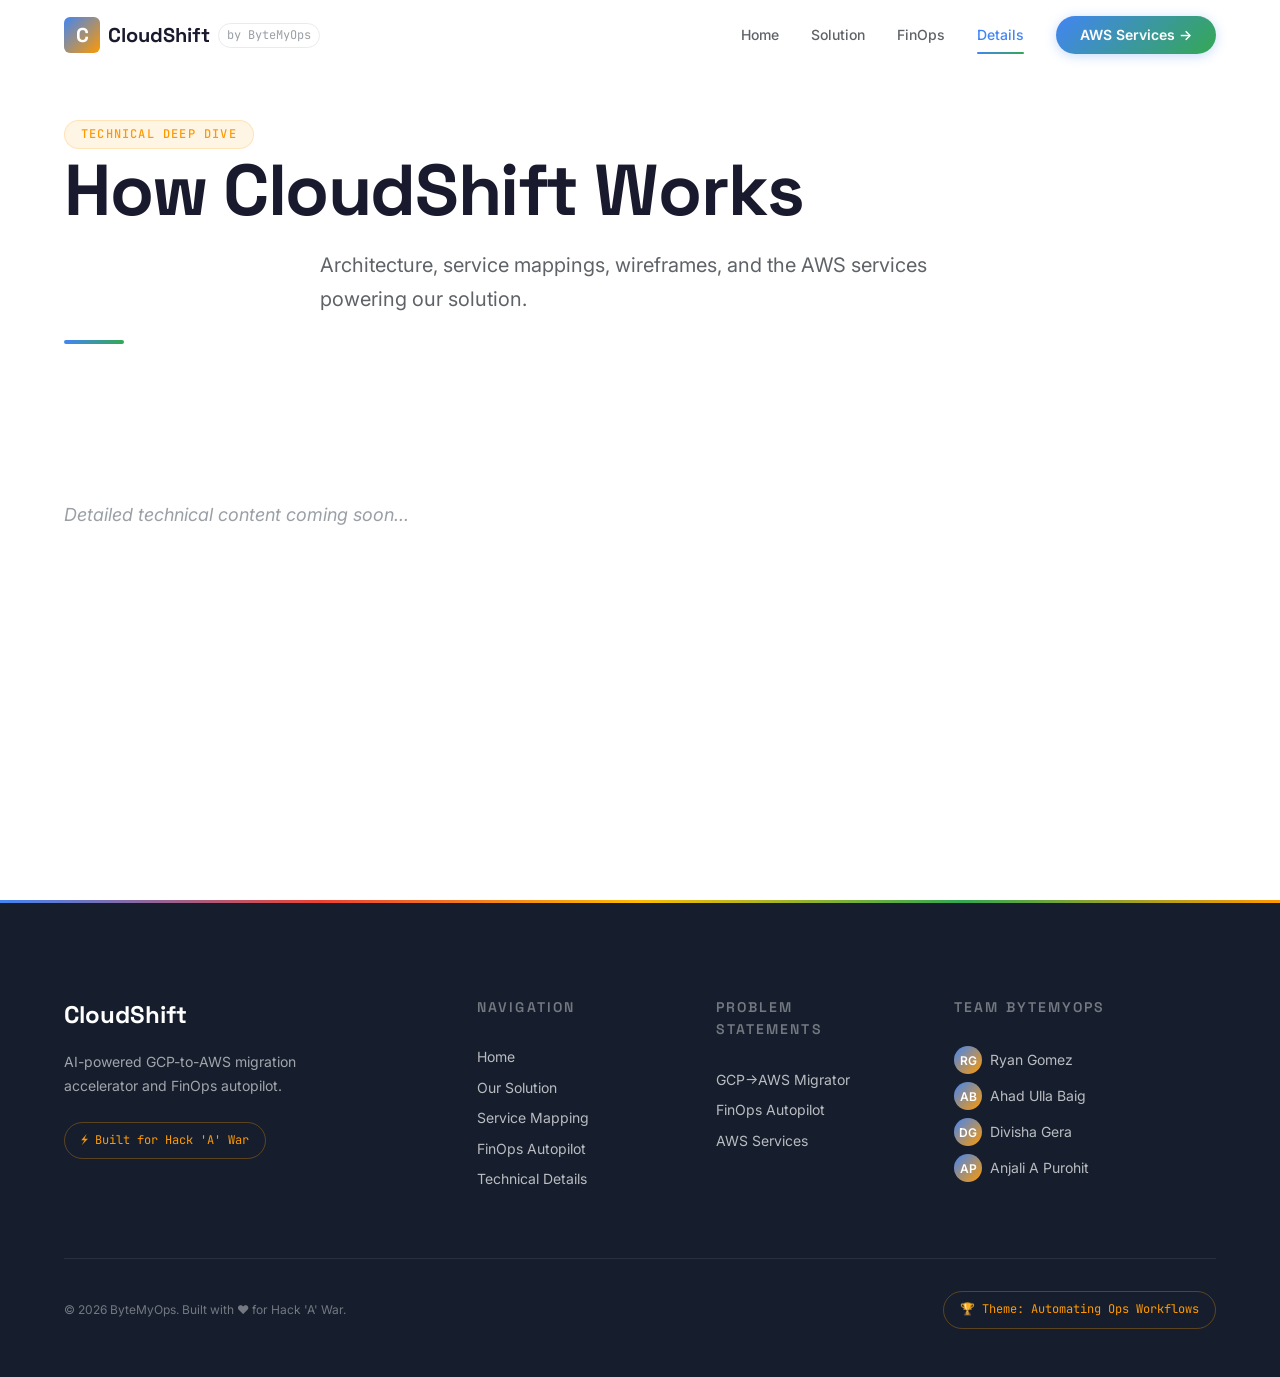
==== details.html @ 3712d78b "Batch 1: Foundation — scaffolding, CSS design system, nav & footer - Project structure: css/, js/, a" ====
<!DOCTYPE html>
<html lang="en">
<head>
  <meta charset="UTF-8">
  <meta name="viewport" content="width=device-width, initial-scale=1.0">
  <title>Technical Details — CloudShift | ByteMyOps</title>
  <meta name="description" content="Technical deep dive into CloudShift's architecture, service mapping, and AWS implementation. By ByteMyOps for Hack 'A' War.">

  <!-- Fonts -->
  <link rel="preconnect" href="https://fonts.googleapis.com">
  <link rel="preconnect" href="https://fonts.gstatic.com" crossorigin>
  <link href="https://fonts.googleapis.com/css2?family=Inter:wght@300;400;500;600;700&family=Space+Grotesk:wght@400;500;600;700&family=JetBrains+Mono:wght@400;500&display=swap" rel="stylesheet">

  <link rel="stylesheet" href="css/style.css">
</head>
<body>

  <!-- ===================== Navigation ===================== -->
  <nav class="nav nav--scrolled" id="main-nav">
    <div class="nav__inner">
      <a href="index.html" class="nav__logo" id="nav-logo">
        <div class="nav__logo-icon" aria-hidden="true">C</div>
        <span class="nav__logo-text">CloudShift</span>
        <span class="nav__logo-badge">by ByteMyOps</span>
      </a>
      <div class="nav__links" id="nav-links">
        <a href="index.html" class="nav__link">Home</a>
        <a href="index.html#transition" class="nav__link">Solution</a>
        <a href="index.html#finops" class="nav__link">FinOps</a>
        <a href="details.html" class="nav__link nav__link--active">Details</a>
        <a href="index.html#aws-services" class="nav__cta">AWS Services →</a>
      </div>
    </div>
  </nav>

  <!-- ===================== Detail Page Content ===================== -->
  <main style="padding-top: 120px; min-height: 100vh;">
    <div class="container">
      <div class="section__header text-left">
        <span class="badge badge--aws">Technical Deep Dive</span>
        <h1 class="section__title">How CloudShift Works</h1>
        <p class="section__subtitle text-left">
          Architecture, service mappings, wireframes, and the AWS services powering our solution.
        </p>
        <div class="divider"></div>
      </div>

      <!-- Placeholder — will be expanded in Batch 6 -->
      <p style="color: var(--text-muted); font-style: italic; padding: 60px 0;">
        Detailed technical content coming soon...
      </p>
    </div>
  </main>

  <!-- ===================== Footer ===================== -->
  <footer class="footer" id="footer">
    <div class="container">
      <div class="footer__inner">
        <div class="footer__brand">
          <div class="footer__brand-name">CloudShift</div>
          <p class="footer__brand-desc">
            AI-powered GCP-to-AWS migration accelerator and FinOps autopilot.
          </p>
          <div class="mt-lg">
            <span class="footer__hackathon">⚡ Built for Hack 'A' War</span>
          </div>
        </div>

        <div class="footer__col">
          <div class="footer__heading">Navigation</div>
          <a href="index.html" class="footer__link">Home</a>
          <a href="index.html#transition" class="footer__link">Our Solution</a>
          <a href="index.html#service-mapping" class="footer__link">Service Mapping</a>
          <a href="index.html#finops" class="footer__link">FinOps Autopilot</a>
          <a href="details.html" class="footer__link">Technical Details</a>
        </div>

        <div class="footer__col">
          <div class="footer__heading">Problem Statements</div>
          <a href="index.html#hero" class="footer__link">GCP→AWS Migrator</a>
          <a href="index.html#finops" class="footer__link">FinOps Autopilot</a>
          <a href="index.html#aws-services" class="footer__link">AWS Services</a>
        </div>

        <div class="footer__col">
          <div class="footer__heading">Team ByteMyOps</div>
          <div class="footer__team-member">
            <div class="footer__member-avatar">RG</div>
            <span class="footer__member-name">Ryan Gomez</span>
          </div>
          <div class="footer__team-member">
            <div class="footer__member-avatar">AB</div>
            <span class="footer__member-name">Ahad Ulla Baig</span>
          </div>
          <div class="footer__team-member">
            <div class="footer__member-avatar">DG</div>
            <span class="footer__member-name">Divisha Gera</span>
          </div>
          <div class="footer__team-member">
            <div class="footer__member-avatar">AP</div>
            <span class="footer__member-name">Anjali A Purohit</span>
          </div>
        </div>
      </div>

      <div class="footer__bottom">
        <p class="footer__copyright">© 2026 ByteMyOps. Built with ❤️ for Hack 'A' War.</p>
        <span class="footer__hackathon">🏆 Theme: Automating Ops Workflows</span>
      </div>
    </div>
  </footer>

  <script src="js/main.js"></script>
</body>
</html>
---- css/style.css ----
/* ================================================================
   CloudShift Design System
   ByteMyOps — Hack 'A' War
   ================================================================ */

/* -------------------- Reset -------------------- */
*, *::before, *::after {
  margin: 0;
  padding: 0;
  box-sizing: border-box;
}

html {
  scroll-behavior: smooth;
  font-size: 16px;
  -webkit-font-smoothing: antialiased;
  -moz-osx-font-smoothing: grayscale;
}

body {
  font-family: var(--font-body);
  color: var(--text-primary);
  background: var(--bg-primary);
  line-height: 1.6;
  overflow-x: hidden;
  transition: background var(--transition-slow), color var(--transition-slow);
}

a {
  text-decoration: none;
  color: inherit;
  transition: color var(--transition-fast);
}

ul, ol { list-style: none; }
img { max-width: 100%; display: block; }

button {
  cursor: pointer;
  border: none;
  outline: none;
  font-family: inherit;
  background: none;
}

/* -------------------- CSS Variables -------------------- */
:root {
  /* GCP Colors */
  --gcp-blue: #4285F4;
  --gcp-red: #EA4335;
  --gcp-yellow: #FBBC05;
  --gcp-green: #34A853;

  /* AWS Colors */
  --aws-orange: #FF9900;
  --aws-navy: #232F3E;
  --aws-squid: #161E2D;
  --aws-light: #F2F3F3;

  /* FinOps Colors */
  --finops-green: #00C853;
  --finops-green-light: #69F0AE;
  --finops-emerald: #00E676;

  /* Active/Dynamic — scroll engine updates these */
  --bg-primary: #ffffff;
  --bg-secondary: #f4f5f7;
  --bg-tertiary: #e8eaed;
  --text-primary: #1a1a2e;
  --text-secondary: #5f6368;
  --text-muted: #9aa0a6;
  --accent-primary: #4285F4;
  --accent-secondary: #34A853;
  --accent-glow: rgba(66, 133, 244, 0.3);

  /* Scroll progress (0–1, set by JS) */
  --scroll-progress: 0;

  /* Typography */
  --font-heading: 'Space Grotesk', sans-serif;
  --font-body: 'Inter', sans-serif;
  --font-mono: 'JetBrains Mono', monospace;

  /* Font Sizes */
  --fs-xs: 0.75rem;
  --fs-sm: 0.875rem;
  --fs-base: 1rem;
  --fs-md: 1.125rem;
  --fs-lg: 1.25rem;
  --fs-xl: 1.5rem;
  --fs-2xl: 2rem;
  --fs-3xl: 2.5rem;
  --fs-4xl: 3.5rem;
  --fs-5xl: 4.5rem;

  /* Font Weights */
  --fw-light: 300;
  --fw-regular: 400;
  --fw-medium: 500;
  --fw-semibold: 600;
  --fw-bold: 700;

  /* Spacing */
  --space-xs: 4px;
  --space-sm: 8px;
  --space-md: 16px;
  --space-lg: 24px;
  --space-xl: 32px;
  --space-2xl: 48px;
  --space-3xl: 64px;
  --space-4xl: 96px;
  --space-5xl: 128px;

  /* Container */
  --container-max: 1200px;
  --container-padding: 24px;

  /* Borders & Radius */
  --radius-sm: 6px;
  --radius-md: 12px;
  --radius-lg: 20px;
  --radius-xl: 32px;
  --radius-full: 9999px;

  /* Shadows */
  --shadow-xs: 0 1px 2px rgba(0, 0, 0, 0.05);
  --shadow-sm: 0 2px 8px rgba(0, 0, 0, 0.08);
  --shadow-md: 0 4px 24px rgba(0, 0, 0, 0.12);
  --shadow-lg: 0 8px 48px rgba(0, 0, 0, 0.16);
  --shadow-xl: 0 16px 64px rgba(0, 0, 0, 0.24);
  --shadow-glow: 0 0 40px var(--accent-glow);

  /* Glassmorphism */
  --glass-bg: rgba(255, 255, 255, 0.06);
  --glass-bg-strong: rgba(255, 255, 255, 0.12);
  --glass-border: rgba(255, 255, 255, 0.12);
  --glass-blur: blur(20px);

  /* Transitions */
  --transition-fast: 0.15s ease;
  --transition-normal: 0.3s ease;
  --transition-slow: 0.6s cubic-bezier(0.16, 1, 0.3, 1);
  --transition-bounce: 0.5s cubic-bezier(0.34, 1.56, 0.64, 1);

  /* Z-index */
  --z-negative: -1;
  --z-base: 1;
  --z-dropdown: 10;
  --z-nav: 100;
  --z-overlay: 200;
  --z-modal: 300;
}

/* -------------------- Typography -------------------- */
h1, h2, h3, h4, h5, h6 {
  font-family: var(--font-heading);
  font-weight: var(--fw-bold);
  line-height: 1.15;
  letter-spacing: -0.02em;
}

h1 { font-size: var(--fs-5xl); }
h2 { font-size: var(--fs-4xl); }
h3 { font-size: var(--fs-3xl); }
h4 { font-size: var(--fs-2xl); }
h5 { font-size: var(--fs-xl); }
h6 { font-size: var(--fs-lg); }

p {
  font-size: var(--fs-md);
  line-height: 1.7;
  color: var(--text-secondary);
}

.text-gradient {
  background: linear-gradient(135deg, var(--accent-primary), var(--accent-secondary));
  -webkit-background-clip: text;
  -webkit-text-fill-color: transparent;
  background-clip: text;
}

.text-gcp-gradient {
  background: linear-gradient(135deg, var(--gcp-blue), var(--gcp-red), var(--gcp-yellow), var(--gcp-green));
  -webkit-background-clip: text;
  -webkit-text-fill-color: transparent;
  background-clip: text;
}

.text-aws-gradient {
  background: linear-gradient(135deg, var(--aws-orange), #FFB84D);
  -webkit-background-clip: text;
  -webkit-text-fill-color: transparent;
  background-clip: text;
}

/* -------------------- Layout -------------------- */
.container {
  width: 100%;
  max-width: var(--container-max);
  margin: 0 auto;
  padding: 0 var(--container-padding);
}

.section {
  position: relative;
  padding: var(--space-5xl) 0;
  overflow: hidden;
}

.section__header {
  text-align: center;
  margin-bottom: var(--space-4xl);
}

.section__label {
  display: inline-block;
  font-family: var(--font-mono);
  font-size: var(--fs-xs);
  font-weight: var(--fw-medium);
  text-transform: uppercase;
  letter-spacing: 0.2em;
  padding: var(--space-sm) var(--space-md);
  border-radius: var(--radius-full);
  margin-bottom: var(--space-md);
  background: rgba(66, 133, 244, 0.1);
  color: var(--accent-primary);
  border: 1px solid rgba(66, 133, 244, 0.2);
}

.section__title { margin-bottom: var(--space-md); }

.section__subtitle {
  font-size: var(--fs-lg);
  color: var(--text-secondary);
  max-width: 640px;
  margin: 0 auto;
}

.grid { display: grid; gap: var(--space-lg); }
.grid--2 { grid-template-columns: repeat(2, 1fr); }
.grid--3 { grid-template-columns: repeat(3, 1fr); }
.grid--4 { grid-template-columns: repeat(4, 1fr); }

.flex { display: flex; gap: var(--space-md); }
.flex--center { align-items: center; justify-content: center; }
.flex--between { align-items: center; justify-content: space-between; }
.flex--column { flex-direction: column; }

/* -------------------- Navigation -------------------- */
.nav {
  position: fixed;
  top: 0;
  left: 0;
  width: 100%;
  z-index: var(--z-nav);
  padding: var(--space-md) 0;
  transition: all var(--transition-normal);
}

.nav::before {
  content: '';
  position: absolute;
  inset: 0;
  background: rgba(255, 255, 255, 0.02);
  backdrop-filter: blur(0px);
  border-bottom: 1px solid transparent;
  transition: all var(--transition-normal);
  z-index: -1;
}

.nav.nav--scrolled::before {
  background: rgba(255, 255, 255, 0.85);
  backdrop-filter: var(--glass-blur);
  border-bottom-color: rgba(0, 0, 0, 0.06);
}

.nav.nav--dark::before {
  background: rgba(22, 30, 45, 0.85);
  border-bottom-color: rgba(255, 255, 255, 0.06);
}

.nav.nav--dark .nav__logo-text,
.nav.nav--dark .nav__link {
  color: #ffffff;
}

.nav__inner {
  display: flex;
  align-items: center;
  justify-content: space-between;
  max-width: var(--container-max);
  margin: 0 auto;
  padding: 0 var(--container-padding);
}

.nav__logo {
  display: flex;
  align-items: center;
  gap: var(--space-sm);
}

.nav__logo-icon {
  width: 36px;
  height: 36px;
  border-radius: var(--radius-sm);
  background: linear-gradient(135deg, var(--gcp-blue), var(--aws-orange));
  display: flex;
  align-items: center;
  justify-content: center;
  font-size: var(--fs-lg);
  color: white;
  font-weight: var(--fw-bold);
  font-family: var(--font-heading);
  transition: background var(--transition-slow);
}

.nav__logo-text {
  font-family: var(--font-heading);
  font-size: var(--fs-lg);
  font-weight: var(--fw-bold);
  color: var(--text-primary);
  transition: color var(--transition-normal);
}

.nav__logo-badge {
  font-family: var(--font-mono);
  font-size: var(--fs-xs);
  color: var(--text-muted);
  padding: 2px 8px;
  border-radius: var(--radius-full);
  border: 1px solid var(--bg-tertiary);
  transition: all var(--transition-normal);
}

.nav__links {
  display: flex;
  align-items: center;
  gap: var(--space-xl);
}

.nav__link {
  font-family: var(--font-body);
  font-size: var(--fs-sm);
  font-weight: var(--fw-medium);
  color: var(--text-secondary);
  position: relative;
  padding: var(--space-sm) 0;
  transition: color var(--transition-fast);
}

.nav__link::after {
  content: '';
  position: absolute;
  bottom: 0;
  left: 0;
  width: 0;
  height: 2px;
  background: linear-gradient(90deg, var(--accent-primary), var(--accent-secondary));
  border-radius: 1px;
  transition: width var(--transition-normal);
}

.nav__link:hover { color: var(--accent-primary); }
.nav__link:hover::after { width: 100%; }
.nav__link--active { color: var(--accent-primary); }
.nav__link--active::after { width: 100%; }

.nav__cta {
  font-family: var(--font-body);
  font-size: var(--fs-sm);
  font-weight: var(--fw-semibold);
  color: white;
  background: linear-gradient(135deg, var(--accent-primary), var(--accent-secondary));
  padding: var(--space-sm) var(--space-lg);
  border-radius: var(--radius-full);
  transition: all var(--transition-normal);
  box-shadow: 0 2px 12px rgba(66, 133, 244, 0.3);
}

.nav__cta:hover {
  transform: translateY(-1px);
  box-shadow: 0 4px 20px rgba(66, 133, 244, 0.4);
}

/* -------------------- Cards -------------------- */
.card {
  background: var(--bg-secondary);
  border: 1px solid var(--bg-tertiary);
  border-radius: var(--radius-lg);
  padding: var(--space-xl);
  transition: all var(--transition-normal);
}

.card:hover {
  transform: translateY(-4px);
  box-shadow: var(--shadow-md);
}

.card--glass {
  background: var(--glass-bg);
  backdrop-filter: var(--glass-blur);
  border: 1px solid var(--glass-border);
}

.card--glass:hover {
  background: var(--glass-bg-strong);
  box-shadow: var(--shadow-glow);
}

.card__icon {
  width: 48px;
  height: 48px;
  border-radius: var(--radius-md);
  display: flex;
  align-items: center;
  justify-content: center;
  font-size: var(--fs-xl);
  margin-bottom: var(--space-md);
}

.card__title {
  font-family: var(--font-heading);
  font-size: var(--fs-lg);
  font-weight: var(--fw-semibold);
  margin-bottom: var(--space-sm);
}

.card__text {
  font-size: var(--fs-sm);
  color: var(--text-secondary);
  line-height: 1.6;
}

/* -------------------- Buttons -------------------- */
.btn {
  display: inline-flex;
  align-items: center;
  gap: var(--space-sm);
  font-family: var(--font-body);
  font-size: var(--fs-sm);
  font-weight: var(--fw-semibold);
  padding: var(--space-md) var(--space-xl);
  border-radius: var(--radius-full);
  transition: all var(--transition-normal);
  cursor: pointer;
  border: none;
  outline: none;
}

.btn--primary {
  background: linear-gradient(135deg, var(--accent-primary), var(--accent-secondary));
  color: white;
  box-shadow: 0 2px 16px var(--accent-glow);
}

.btn--primary:hover {
  transform: translateY(-2px);
  box-shadow: 0 6px 24px var(--accent-glow);
}

.btn--outline {
  background: transparent;
  color: var(--text-primary);
  border: 1.5px solid var(--bg-tertiary);
}

.btn--outline:hover {
  border-color: var(--accent-primary);
  color: var(--accent-primary);
  background: rgba(66, 133, 244, 0.05);
}

.btn--lg {
  font-size: var(--fs-base);
  padding: var(--space-lg) var(--space-2xl);
}

/* -------------------- Badges -------------------- */
.badge {
  display: inline-flex;
  align-items: center;
  gap: var(--space-xs);
  font-family: var(--font-mono);
  font-size: var(--fs-xs);
  font-weight: var(--fw-medium);
  padding: var(--space-xs) var(--space-md);
  border-radius: var(--radius-full);
  text-transform: uppercase;
  letter-spacing: 0.1em;
}

.badge--gcp {
  background: rgba(66, 133, 244, 0.1);
  color: var(--gcp-blue);
  border: 1px solid rgba(66, 133, 244, 0.2);
}

.badge--aws {
  background: rgba(255, 153, 0, 0.1);
  color: var(--aws-orange);
  border: 1px solid rgba(255, 153, 0, 0.2);
}

.badge--finops {
  background: rgba(0, 200, 83, 0.1);
  color: var(--finops-green);
  border: 1px solid rgba(0, 200, 83, 0.2);
}

/* -------------------- Divider -------------------- */
.divider {
  width: 60px;
  height: 4px;
  border-radius: 2px;
  background: linear-gradient(90deg, var(--accent-primary), var(--accent-secondary));
  margin: var(--space-lg) 0;
}

.divider--center { margin-left: auto; margin-right: auto; }

/* -------------------- Footer -------------------- */
.footer {
  background: var(--aws-squid);
  color: #ffffff;
  padding: var(--space-4xl) 0 var(--space-2xl);
  position: relative;
}

.footer::before {
  content: '';
  position: absolute;
  top: 0;
  left: 0;
  width: 100%;
  height: 3px;
  background: linear-gradient(90deg, var(--gcp-blue), var(--gcp-red), var(--gcp-yellow), var(--gcp-green), var(--aws-orange));
}

.footer__inner {
  display: grid;
  grid-template-columns: 2fr 1fr 1fr 1.5fr;
  gap: var(--space-3xl);
  margin-bottom: var(--space-3xl);
}

.footer__brand-name {
  font-family: var(--font-heading);
  font-size: var(--fs-xl);
  font-weight: var(--fw-bold);
  margin-bottom: var(--space-md);
}

.footer__brand-desc {
  font-size: var(--fs-sm);
  color: rgba(255, 255, 255, 0.6);
  line-height: 1.7;
  max-width: 300px;
}

.footer__heading {
  font-family: var(--font-heading);
  font-size: var(--fs-sm);
  font-weight: var(--fw-semibold);
  text-transform: uppercase;
  letter-spacing: 0.15em;
  color: rgba(255, 255, 255, 0.4);
  margin-bottom: var(--space-lg);
}

.footer__link {
  display: block;
  font-size: var(--fs-sm);
  color: rgba(255, 255, 255, 0.7);
  padding: var(--space-xs) 0;
  transition: color var(--transition-fast);
}

.footer__link:hover { color: var(--aws-orange); }

.footer__team-member {
  display: flex;
  align-items: center;
  gap: var(--space-sm);
  padding: var(--space-xs) 0;
}

.footer__member-avatar {
  width: 28px;
  height: 28px;
  border-radius: 50%;
  background: linear-gradient(135deg, var(--gcp-blue), var(--aws-orange));
  display: flex;
  align-items: center;
  justify-content: center;
  font-size: var(--fs-xs);
  font-weight: var(--fw-semibold);
  color: white;
  flex-shrink: 0;
}

.footer__member-name {
  font-size: var(--fs-sm);
  color: rgba(255, 255, 255, 0.7);
}

.footer__bottom {
  display: flex;
  align-items: center;
  justify-content: space-between;
  padding-top: var(--space-xl);
  border-top: 1px solid rgba(255, 255, 255, 0.08);
}

.footer__copyright {
  font-size: var(--fs-xs);
  color: rgba(255, 255, 255, 0.4);
}

.footer__hackathon {
  display: inline-flex;
  align-items: center;
  gap: var(--space-sm);
  font-family: var(--font-mono);
  font-size: var(--fs-xs);
  color: var(--aws-orange);
  padding: var(--space-sm) var(--space-md);
  border: 1px solid rgba(255, 153, 0, 0.3);
  border-radius: var(--radius-full);
}

/* -------------------- Animations -------------------- */
@keyframes fadeInUp {
  from { opacity: 0; transform: translateY(30px); }
  to { opacity: 1; transform: translateY(0); }
}

@keyframes fadeInDown {
  from { opacity: 0; transform: translateY(-20px); }
  to { opacity: 1; transform: translateY(0); }
}

@keyframes fadeIn {
  from { opacity: 0; }
  to { opacity: 1; }
}

@keyframes scaleIn {
  from { opacity: 0; transform: scale(0.9); }
  to { opacity: 1; transform: scale(1); }
}

@keyframes slideInLeft {
  from { opacity: 0; transform: translateX(-40px); }
  to { opacity: 1; transform: translateX(0); }
}

@keyframes slideInRight {
  from { opacity: 0; transform: translateX(40px); }
  to { opacity: 1; transform: translateX(0); }
}

@keyframes pulse {
  0%, 100% { opacity: 1; }
  50% { opacity: 0.5; }
}

@keyframes float {
  0%, 100% { transform: translateY(0); }
  50% { transform: translateY(-10px); }
}

@keyframes scrollIndicator {
  0% { opacity: 1; transform: translateY(0); }
  50% { opacity: 0.3; transform: translateY(8px); }
  100% { opacity: 1; transform: translateY(0); }
}

/* ---- Reveal on Scroll ---- */
.reveal {
  opacity: 0;
  transform: translateY(30px);
  transition: opacity 0.8s cubic-bezier(0.16, 1, 0.3, 1),
              transform 0.8s cubic-bezier(0.16, 1, 0.3, 1);
}

.reveal--visible { opacity: 1; transform: translateY(0); }

.reveal--left { opacity: 0; transform: translateX(-40px); }
.reveal--left.reveal--visible { opacity: 1; transform: translateX(0); }

.reveal--right { opacity: 0; transform: translateX(40px); }
.reveal--right.reveal--visible { opacity: 1; transform: translateX(0); }

.reveal--scale { opacity: 0; transform: scale(0.9); }
.reveal--scale.reveal--visible { opacity: 1; transform: scale(1); }

.reveal-delay-1 { transition-delay: 0.1s; }
.reveal-delay-2 { transition-delay: 0.2s; }
.reveal-delay-3 { transition-delay: 0.3s; }
.reveal-delay-4 { transition-delay: 0.4s; }
.reveal-delay-5 { transition-delay: 0.5s; }

/* -------------------- Section Types -------------------- */
.section--hero {
  min-height: 100vh;
  display: flex;
  align-items: center;
  position: relative;
}

.section--transition { min-height: 80vh; display: flex; align-items: center; }
.section--mapping { min-height: 80vh; }
.section--pipeline { min-height: 60vh; }
.section--finops { min-height: 80vh; }
.section--terminal { min-height: 50vh; }

/* -------------------- Utilities -------------------- */
.text-center { text-align: center; }
.text-left { text-align: left; }
.mx-auto { margin-left: auto; margin-right: auto; }
.mt-sm { margin-top: var(--space-sm); }
.mt-md { margin-top: var(--space-md); }
.mt-lg { margin-top: var(--space-lg); }
.mt-xl { margin-top: var(--space-xl); }
.mt-2xl { margin-top: var(--space-2xl); }
.mb-sm { margin-bottom: var(--space-sm); }
.mb-md { margin-bottom: var(--space-md); }
.mb-lg { margin-bottom: var(--space-lg); }
.mb-xl { margin-bottom: var(--space-xl); }
.mb-2xl { margin-bottom: var(--space-2xl); }
.w-full { width: 100%; }

.sr-only {
  position: absolute;
  width: 1px;
  height: 1px;
  padding: 0;
  margin: -1px;
  overflow: hidden;
  clip: rect(0, 0, 0, 0);
  white-space: nowrap;
  border-width: 0;
}

/* -------------------- Responsive -------------------- */
@media (max-width: 1024px) {
  :root {
    --fs-5xl: 3.5rem;
    --fs-4xl: 2.5rem;
    --fs-3xl: 2rem;
  }
  .grid--4 { grid-template-columns: repeat(2, 1fr); }
  .grid--3 { grid-template-columns: repeat(2, 1fr); }
  .footer__inner { grid-template-columns: 1fr 1fr; gap: var(--space-2xl); }
}

@media (max-width: 768px) {
  :root {
    --fs-5xl: 2.5rem;
    --fs-4xl: 2rem;
    --fs-3xl: 1.75rem;
    --container-padding: 20px;
  }
  .grid--4, .grid--3, .grid--2 { grid-template-columns: 1fr; }
  .nav__links { display: none; }
  .footer__inner { grid-template-columns: 1fr; gap: var(--space-2xl); }
  .footer__bottom { flex-direction: column; gap: var(--space-md); text-align: center; }
  .section { padding: var(--space-4xl) 0; }
}

@media (max-width: 480px) {
  :root {
    --fs-5xl: 2rem;
    --fs-4xl: 1.75rem;
    --container-padding: 16px;
  }
}
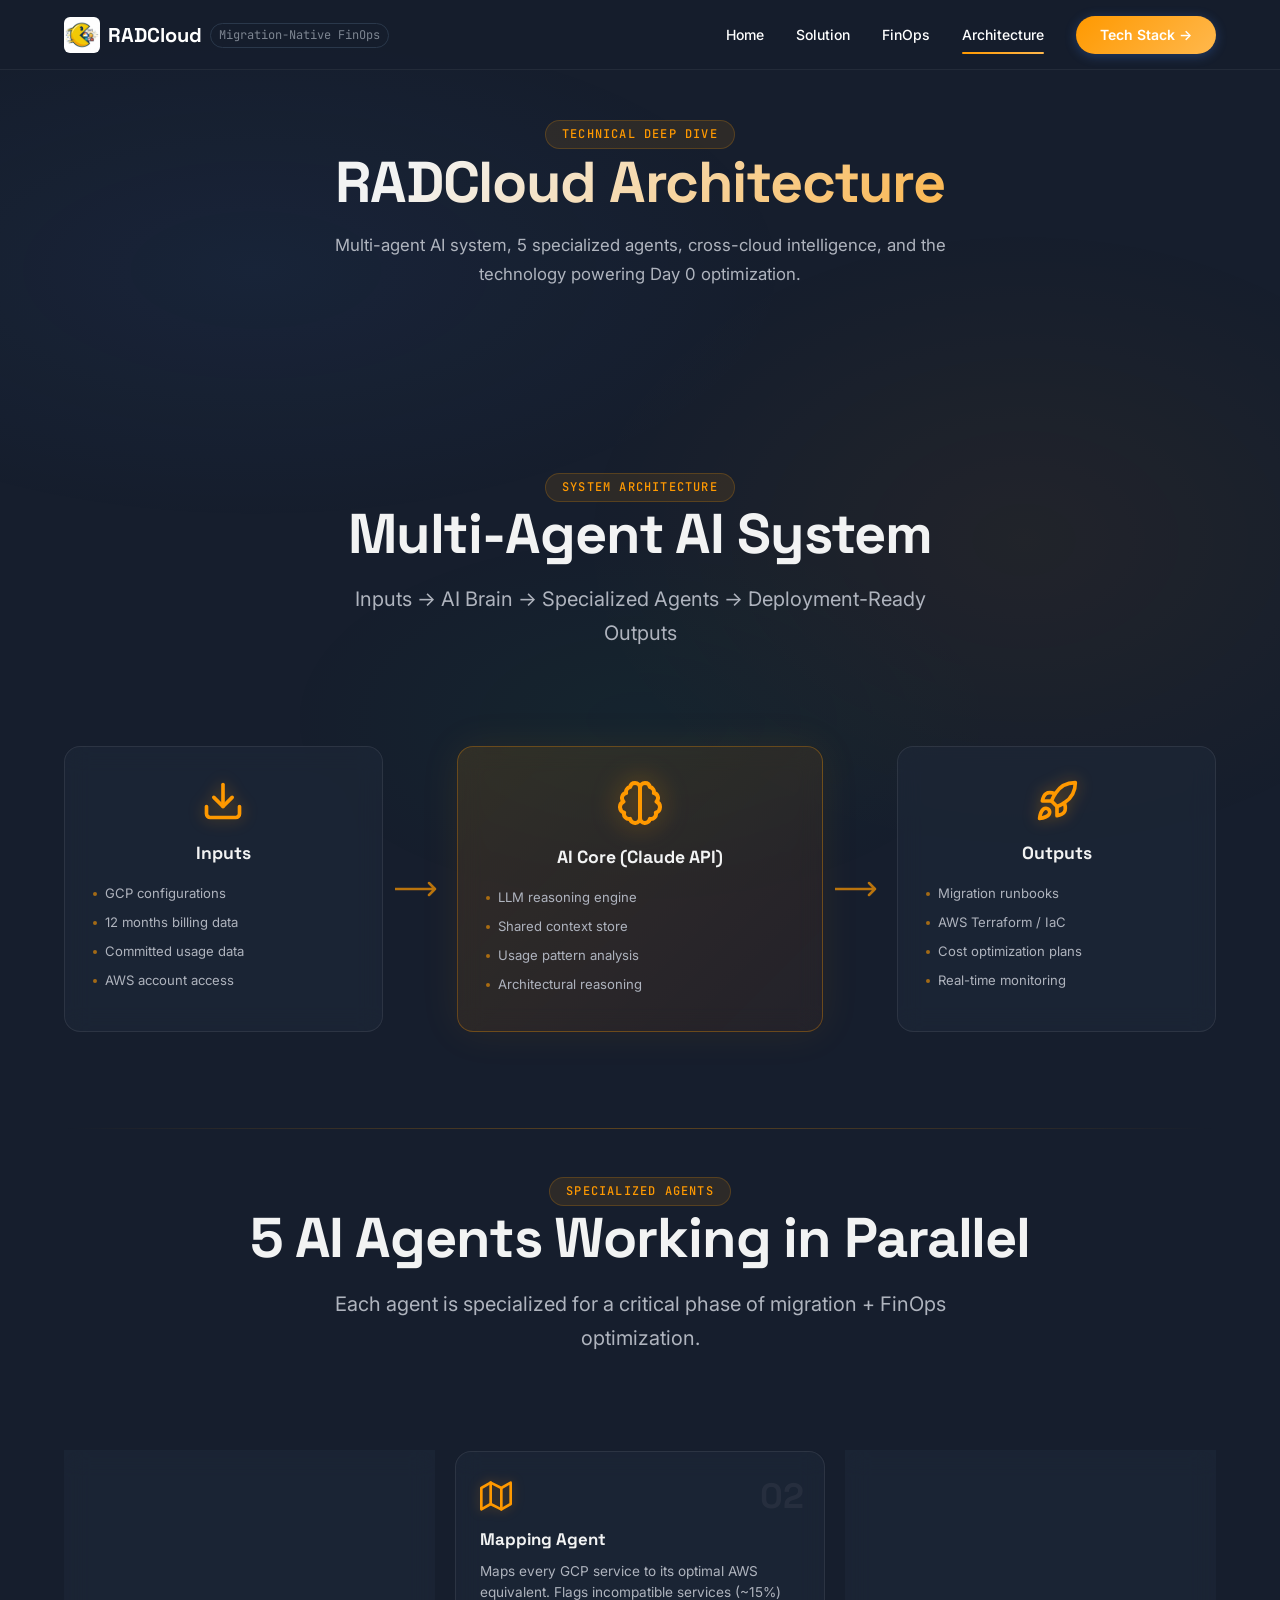
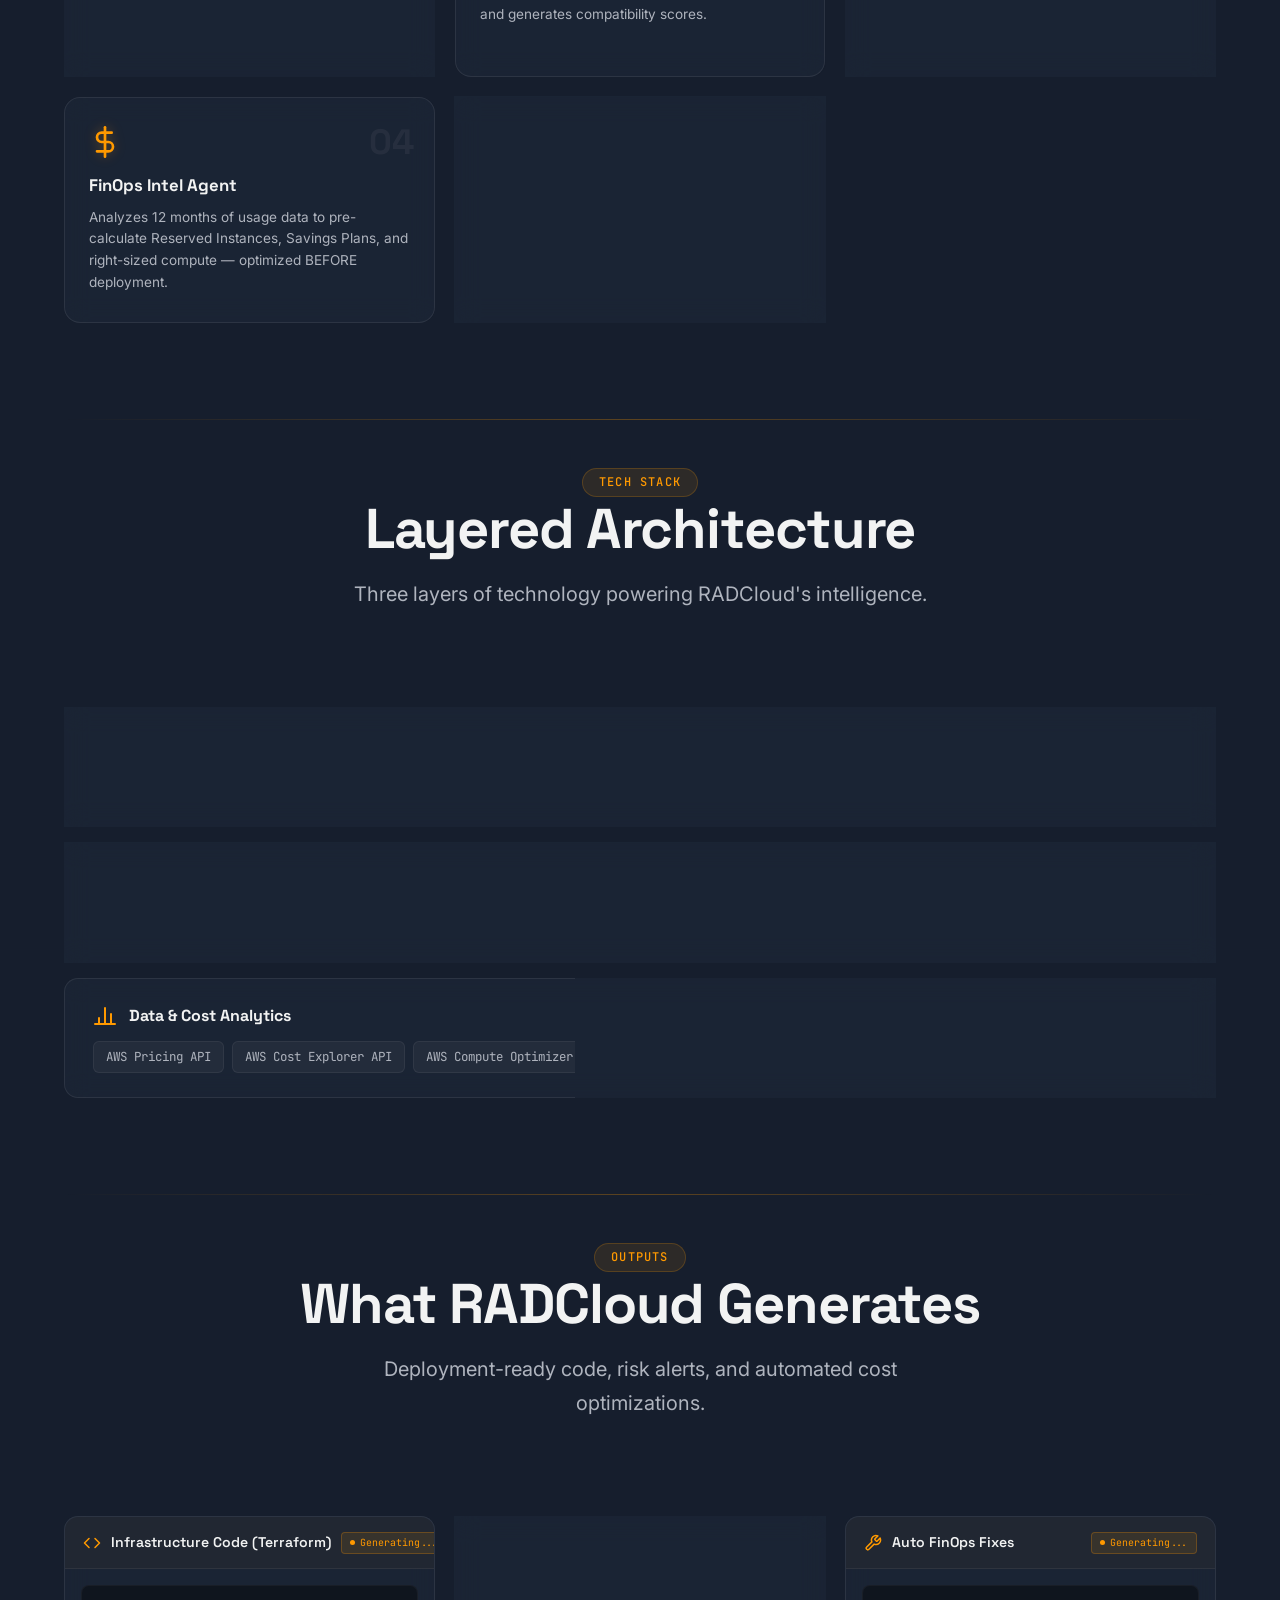
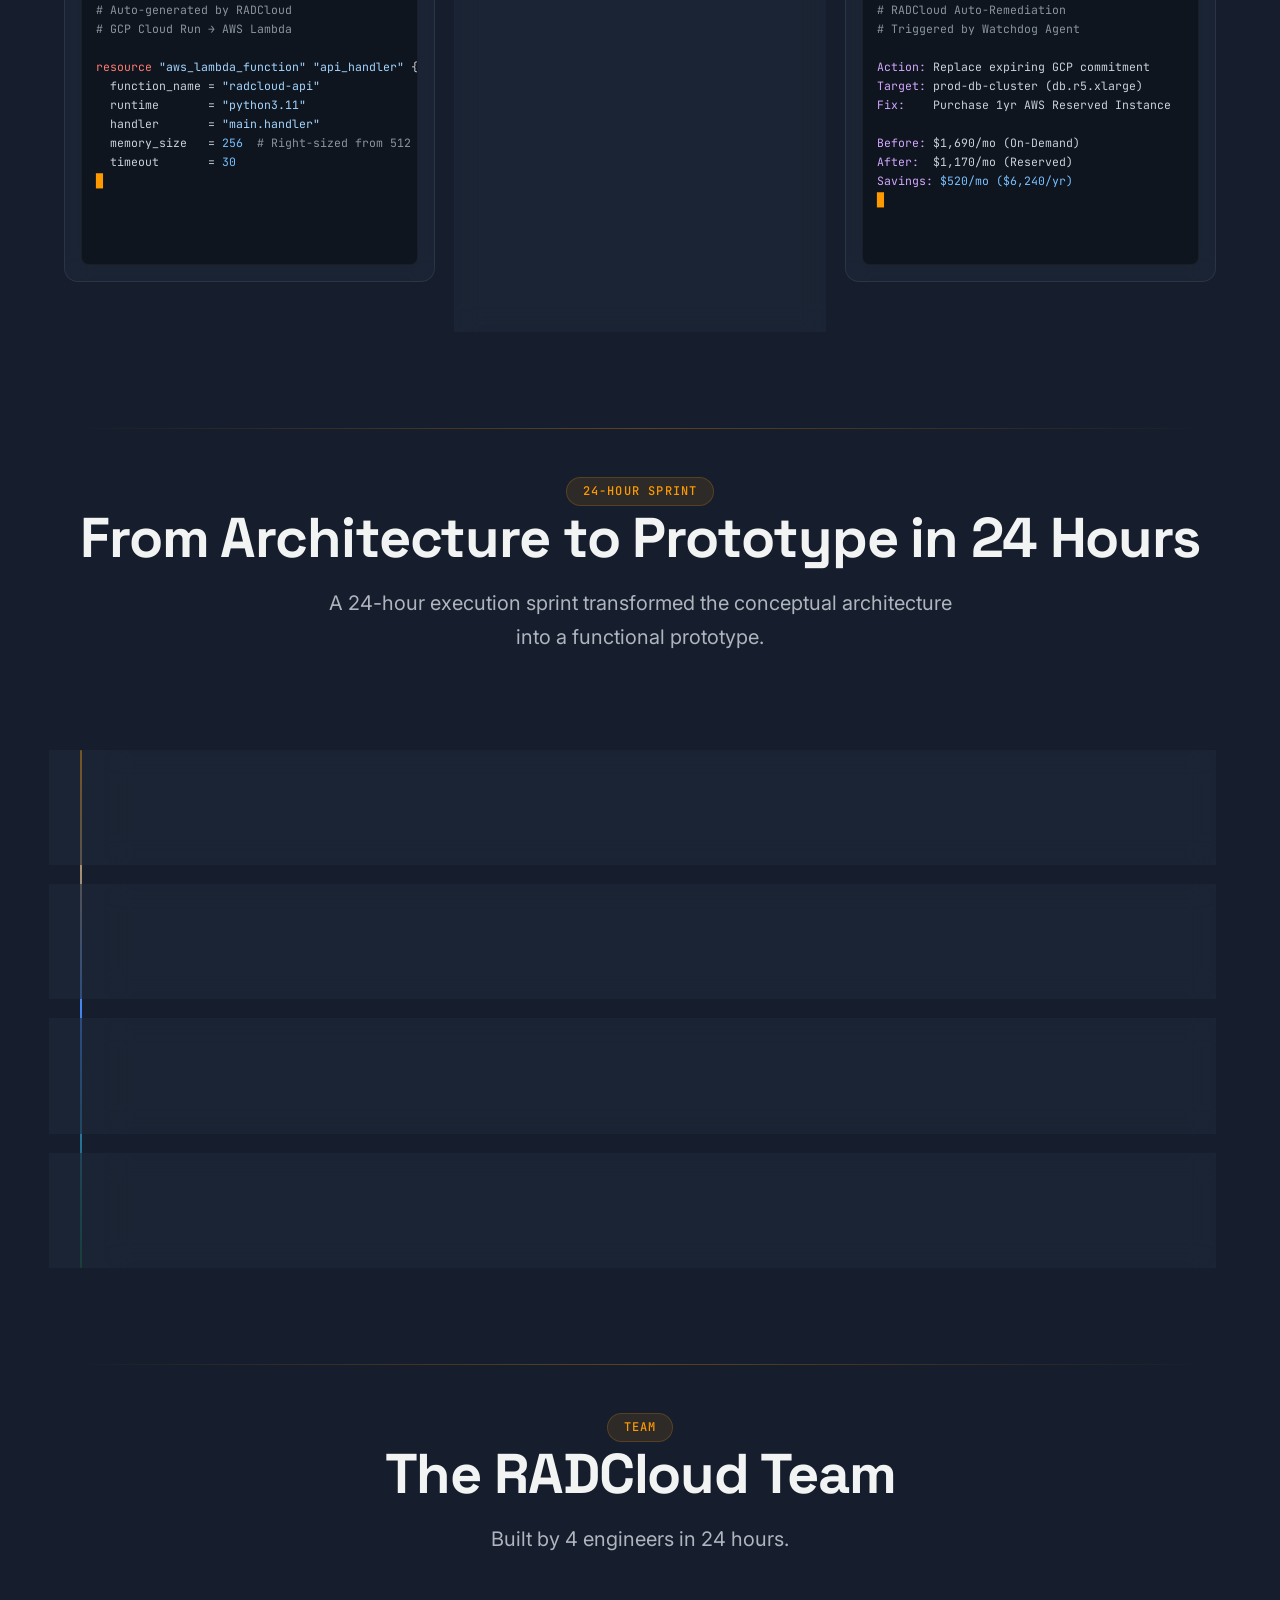
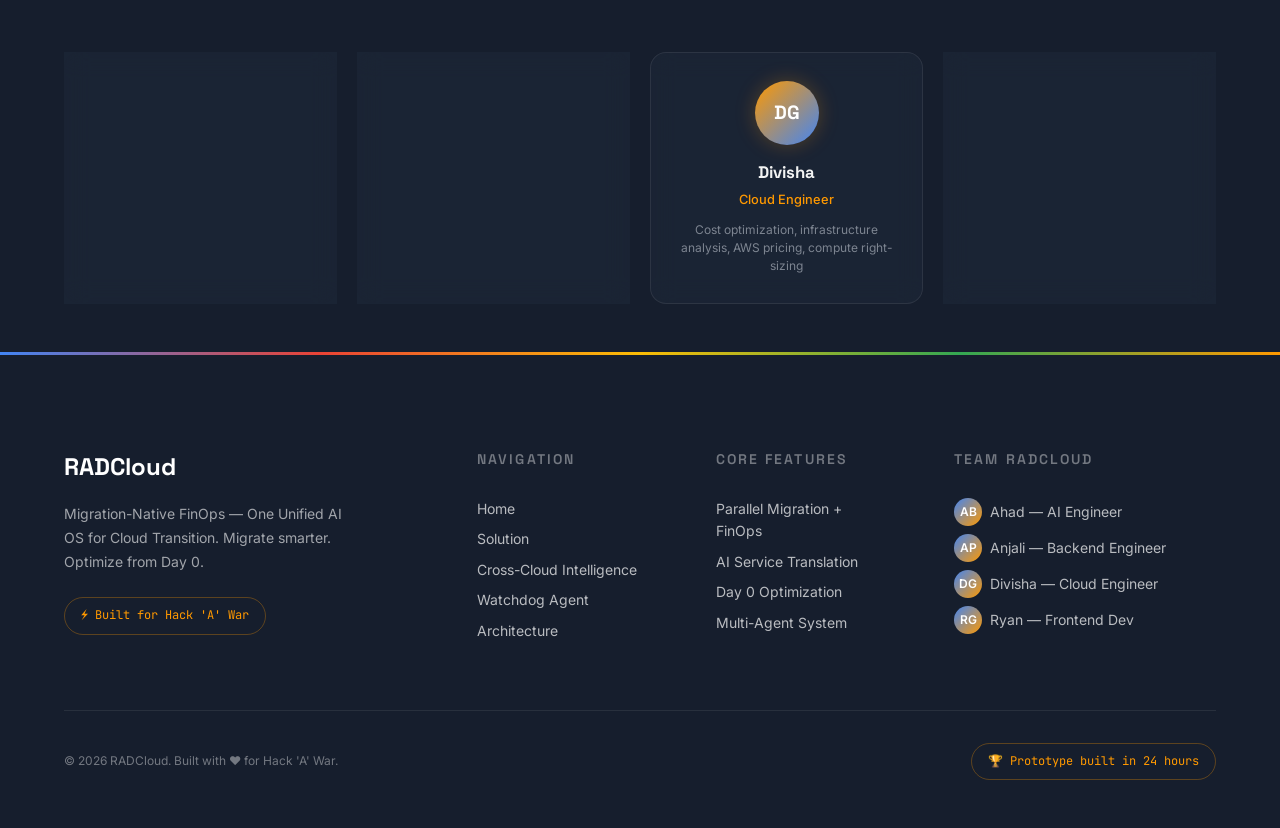
==== commit d9f3ae25: "chore: Apply premium UI enhancements, replace emojis with SVGs, update timeline, ensure consistent c" ====
--- a/details.html
+++ b/details.html
@@ -3,52 +3,1060 @@
 <head>
   <meta charset="UTF-8">
   <meta name="viewport" content="width=device-width, initial-scale=1.0">
-  <title>Technical Details — CloudShift | ByteMyOps</title>
-  <meta name="description" content="Technical deep dive into CloudShift's architecture, service mapping, and AWS implementation. By ByteMyOps for Hack 'A' War.">
+  <title>Architecture & Technical Deep Dive — RADCloud</title>
+  <meta name="description" content="Technical deep dive into RADCloud's multi-agent AI architecture, 5 specialized agents, tech stack, outputs, execution timeline, and team.">
 
   <!-- Fonts -->
   <link rel="preconnect" href="https://fonts.googleapis.com">
   <link rel="preconnect" href="https://fonts.gstatic.com" crossorigin>
   <link href="https://fonts.googleapis.com/css2?family=Inter:wght@300;400;500;600;700&family=Space+Grotesk:wght@400;500;600;700&family=JetBrains+Mono:wght@400;500&display=swap" rel="stylesheet">
 
+  <link rel="icon" type="image/jpeg" href="img/image.png">
   <link rel="stylesheet" href="css/style.css">
+  <style>
+    /* ===== Details Page — Premium Styles ===== */
+
+    /* Animated background */
+    body::before {
+      content: '';
+      position: fixed;
+      inset: 0;
+      z-index: -1;
+      background:
+        radial-gradient(ellipse 60% 40% at 20% 30%, rgba(66,133,244,0.06) 0%, transparent 70%),
+        radial-gradient(ellipse 50% 50% at 80% 60%, rgba(255,153,0,0.05) 0%, transparent 70%),
+        radial-gradient(ellipse 40% 30% at 50% 80%, rgba(0,200,83,0.04) 0%, transparent 70%);
+      animation: bgShift 12s ease-in-out infinite alternate;
+    }
+    @keyframes bgShift {
+      0% { opacity: 0.6; }
+      100% { opacity: 1; }
+    }
+
+    .details-hero {
+      padding-top: 120px;
+      padding-bottom: 40px;
+      text-align: center;
+      position: relative;
+    }
+    .details-hero .section__title {
+      font-size: clamp(2.2rem, 4.5vw, 3.6rem);
+      background: linear-gradient(135deg, var(--text-primary, #f2f3f3) 30%, var(--accent-primary, #FF9900));
+      -webkit-background-clip: text;
+      -webkit-text-fill-color: transparent;
+      background-clip: text;
+      margin-bottom: 16px;
+      letter-spacing: -0.02em;
+    }
+    .details-hero .section__subtitle {
+      text-align: center;
+      max-width: 640px;
+      margin-left: auto;
+      margin-right: auto;
+      font-size: 1.05rem;
+      line-height: 1.7;
+    }
+
+    /* Section defaults */
+    .details-section {
+      padding: 48px 0;
+      border-top: none;
+    }
+    .details-section:first-of-type {
+      padding-top: 24px;
+    }
+    .divider--gradient {
+      height: 1px;
+      background: linear-gradient(90deg, transparent, rgba(255,153,0,0.3), transparent);
+      border: none;
+      margin: 0 0 48px;
+      opacity: 1;
+    }
+
+    /* Architecture Diagram */
+    .arch-diagram {
+      display: grid;
+      grid-template-columns: 1fr auto 1.15fr auto 1fr;
+      gap: 0;
+      align-items: stretch;
+      margin: 40px 0 0;
+    }
+    @media (max-width: 900px) {
+      .arch-diagram {
+        grid-template-columns: 1fr;
+        gap: 24px;
+      }
+      .arch-arrow { transform: rotate(90deg); }
+    }
+    .arch-block {
+      background: rgba(30,40,58,0.6);
+      border: 1px solid rgba(255,255,255,0.08);
+      border-radius: 16px;
+      padding: 32px 28px;
+      text-align: center;
+      transition: transform 0.3s ease, box-shadow 0.3s ease, border-color 0.3s ease;
+      backdrop-filter: blur(12px);
+      position: relative;
+      overflow: hidden;
+      display: flex;
+      flex-direction: column;
+      align-items: center;
+    }
+    .arch-block::before {
+      content: '';
+      position: absolute;
+      inset: -1px;
+      border-radius: 17px;
+      padding: 1px;
+      background: linear-gradient(135deg, rgba(255,153,0,0.2), transparent, rgba(66,133,244,0.2));
+      -webkit-mask: linear-gradient(#fff 0 0) content-box, linear-gradient(#fff 0 0);
+      mask: linear-gradient(#fff 0 0) content-box, linear-gradient(#fff 0 0);
+      -webkit-mask-composite: xor;
+      mask-composite: exclude;
+      opacity: 0;
+      transition: opacity 0.4s ease;
+      pointer-events: none;
+    }
+    .arch-block:hover::before { opacity: 1; }
+    .arch-block:hover {
+      transform: translateY(-6px);
+      box-shadow: 0 16px 48px rgba(255,153,0,0.15);
+      border-color: rgba(255,153,0,0.2);
+    }
+    .arch-block__icon {
+      margin-bottom: 16px;
+      display: flex;
+      align-items: center;
+      justify-content: center;
+    }
+    .arch-block__icon svg {
+      width: 44px;
+      height: 44px;
+      stroke: var(--accent-primary, #FF9900);
+      filter: drop-shadow(0 0 8px rgba(255,153,0,0.4));
+    }
+    .arch-block__title {
+      font-family: 'Space Grotesk', sans-serif;
+      font-weight: 700;
+      font-size: 1.1rem;
+      color: var(--text-primary, #f2f3f3);
+      margin-bottom: 12px;
+    }
+    .arch-block__list {
+      list-style: none;
+      padding: 0;
+      margin: 0;
+      text-align: left;
+      width: 100%;
+    }
+    .arch-block__list li {
+      font-size: 0.82rem;
+      color: var(--text-secondary, #afb4be);
+      padding: 4px 0;
+      display: flex;
+      align-items: center;
+      gap: 8px;
+    }
+    .arch-block__list li::before {
+      content: '';
+      width: 4px;
+      height: 4px;
+      border-radius: 50%;
+      background: var(--accent-primary, #FF9900);
+      flex-shrink: 0;
+      opacity: 0.6;
+    }
+    .arch-block--core {
+      background: linear-gradient(135deg, rgba(255,153,0,0.12), rgba(255,100,0,0.06));
+      border-color: rgba(255,153,0,0.3);
+      box-shadow: 0 0 40px rgba(255,153,0,0.08);
+    }
+    .arch-block--core .arch-block__icon svg {
+      width: 48px;
+      height: 48px;
+      filter: drop-shadow(0 0 12px rgba(255,153,0,0.5));
+    }
+    .arch-arrow {
+      display: flex;
+      align-items: center;
+      justify-content: center;
+      padding: 0 12px;
+    }
+    .arch-arrow svg {
+      width: 50px;
+      height: 24px;
+      color: var(--accent-primary, #FF9900);
+      opacity: 0.7;
+      animation: arrowPulse 2s ease-in-out infinite;
+    }
+    @keyframes arrowPulse {
+      0%, 100% { opacity: 0.5; transform: translateX(0); }
+      50% { opacity: 1; transform: translateX(4px); }
+    }
+
+    /* Agent Cards */
+    .agents-grid {
+      display: grid;
+      grid-template-columns: repeat(3, 1fr);
+      gap: 20px;
+      margin: 40px 0 0;
+    }
+    .agents-grid .agent-card:nth-child(4),
+    .agents-grid .agent-card:nth-child(5) {
+      max-width: 100%;
+    }
+    @media (max-width: 900px) {
+      .agents-grid { grid-template-columns: 1fr; }
+    }
+    .agent-card {
+      background: rgba(30,40,58,0.6);
+      border: 1px solid rgba(255,255,255,0.08);
+      border-radius: 16px;
+      padding: 28px 24px;
+      transition: transform 0.4s ease, box-shadow 0.4s ease, border-color 0.4s ease;
+      position: relative;
+      overflow: hidden;
+      backdrop-filter: blur(12px);
+    }
+    .agent-card::before {
+      content: '';
+      position: absolute;
+      top: 0;
+      left: 0;
+      right: 0;
+      height: 3px;
+      background: linear-gradient(90deg, var(--accent-primary, #FF9900), #4285F4, #00C853);
+      opacity: 0;
+      transition: opacity 0.3s ease;
+    }
+    .agent-card::after {
+      content: '';
+      position: absolute;
+      top: -50%;
+      left: -50%;
+      width: 200%;
+      height: 200%;
+      background: radial-gradient(circle at center, rgba(255,153,0,0.06), transparent 60%);
+      opacity: 0;
+      transition: opacity 0.4s ease;
+      pointer-events: none;
+    }
+    .agent-card:hover {
+      transform: translateY(-8px);
+      box-shadow: 0 20px 60px rgba(255,153,0,0.15);
+      border-color: rgba(255,153,0,0.3);
+    }
+    .agent-card:hover::before { opacity: 1; }
+    .agent-card:hover::after { opacity: 1; }
+    .agent-card__icon {
+      margin-bottom: 14px;
+      display: flex;
+      align-items: center;
+    }
+    .agent-card__icon svg {
+      width: 32px;
+      height: 32px;
+      stroke: var(--accent-primary, #FF9900);
+      filter: drop-shadow(0 0 6px rgba(255,153,0,0.3));
+    }
+    .agent-card__name {
+      font-family: 'Space Grotesk', sans-serif;
+      font-weight: 700;
+      font-size: 1.05rem;
+      color: var(--text-primary, #f2f3f3);
+      margin-bottom: 8px;
+    }
+    .agent-card__desc {
+      font-size: 0.85rem;
+      color: var(--text-secondary, #afb4be);
+      line-height: 1.6;
+    }
+    .agent-card__number {
+      position: absolute;
+      top: 16px;
+      right: 20px;
+      font-family: 'Space Grotesk', sans-serif;
+      font-weight: 700;
+      font-size: 2.2rem;
+      opacity: 0.05;
+      color: var(--text-primary, #f2f3f3);
+    }
+
+    /* Tech Stack Layers */
+    .stack-layers {
+      display: grid;
+      gap: 16px;
+      margin: 40px 0 0;
+    }
+    .stack-layer {
+      background: rgba(30,40,58,0.6);
+      border: 1px solid rgba(255,255,255,0.08);
+      border-radius: 14px;
+      padding: 24px 28px;
+      transition: transform 0.4s ease, box-shadow 0.4s ease, border-color 0.4s ease;
+      backdrop-filter: blur(12px);
+      position: relative;
+    }
+    .stack-layer::before {
+      content: '';
+      position: absolute;
+      left: 0;
+      top: 0;
+      bottom: 0;
+      width: 3px;
+      border-radius: 3px 0 0 3px;
+      background: linear-gradient(180deg, var(--accent-primary, #FF9900), rgba(255,153,0,0.2));
+      opacity: 0;
+      transition: opacity 0.3s ease;
+    }
+    .stack-layer:hover::before { opacity: 1; }
+    .stack-layer:hover {
+      transform: translateX(4px);
+      box-shadow: 0 12px 36px rgba(0,0,0,0.25);
+      border-color: rgba(255,153,0,0.15);
+    }
+    .stack-layer__header {
+      display: flex;
+      align-items: center;
+      gap: 12px;
+      margin-bottom: 12px;
+    }
+    .stack-layer__icon {
+      display: flex;
+      align-items: center;
+    }
+    .stack-layer__icon svg {
+      width: 24px;
+      height: 24px;
+      stroke: var(--accent-primary, #FF9900);
+    }
+    .stack-layer__title {
+      font-family: 'Space Grotesk', sans-serif;
+      font-weight: 700;
+      font-size: 1rem;
+      color: var(--text-primary, #f2f3f3);
+    }
+    .stack-layer__tag {
+      font-size: 0.65rem;
+      font-family: 'JetBrains Mono', monospace;
+      font-weight: 600;
+      background: rgba(255,153,0,0.12);
+      color: var(--accent-primary, #FF9900);
+      border-radius: 4px;
+      padding: 2px 8px;
+      margin-left: auto;
+      border: 1px solid rgba(255,153,0,0.2);
+      letter-spacing: 0.04em;
+      text-transform: uppercase;
+    }
+    .stack-layer__items {
+      display: flex;
+      flex-wrap: wrap;
+      gap: 8px;
+    }
+    .stack-layer__item {
+      font-size: 0.78rem;
+      font-family: 'JetBrains Mono', monospace;
+      background: rgba(255,255,255,0.04);
+      border: 1px solid rgba(255,255,255,0.06);
+      border-radius: 6px;
+      padding: 5px 12px;
+      color: var(--text-secondary, #afb4be);
+      transition: all 0.3s ease;
+    }
+    .stack-layer__item:hover {
+      background: rgba(255,153,0,0.1);
+      border-color: rgba(255,153,0,0.3);
+      color: var(--text-primary, #f2f3f3);
+      transform: translateY(-2px);
+      box-shadow: 0 4px 12px rgba(255,153,0,0.1);
+    }
+
+    /* Output Panels */
+    .output-panels {
+      display: grid;
+      grid-template-columns: repeat(3, 1fr);
+      gap: 20px;
+      margin: 40px 0 0;
+      align-items: start;
+    }
+    @media (max-width: 1000px) {
+      .output-panels { grid-template-columns: 1fr; }
+    }
+    .output-panel {
+      background: rgba(30,40,58,0.6);
+      border: 1px solid rgba(255,255,255,0.08);
+      border-radius: 14px;
+      overflow: hidden;
+      transition: transform 0.3s ease, box-shadow 0.3s ease;
+      backdrop-filter: blur(12px);
+      display: flex;
+      flex-direction: column;
+    }
+    .output-panel:hover {
+      transform: translateY(-4px);
+      box-shadow: 0 16px 48px rgba(0,0,0,0.3);
+    }
+    .output-panel__header {
+      padding: 14px 18px;
+      border-bottom: 1px solid rgba(255,255,255,0.06);
+      display: flex;
+      align-items: center;
+      gap: 10px;
+      background: rgba(255,153,0,0.03);
+      flex-shrink: 0;
+    }
+    .output-panel__icon {
+      display: flex;
+      align-items: center;
+      flex-shrink: 0;
+    }
+    .output-panel__icon svg {
+      width: 18px;
+      height: 18px;
+      stroke: var(--accent-primary, #FF9900);
+    }
+    .output-panel__title {
+      font-family: 'Space Grotesk', sans-serif;
+      font-weight: 600;
+      font-size: 0.88rem;
+      color: var(--text-primary, #f2f3f3);
+      white-space: nowrap;
+    }
+    .output-panel__body {
+      padding: 16px;
+      flex: 1;
+      display: flex;
+      flex-direction: column;
+    }
+    .output-panel__code {
+      font-family: 'JetBrains Mono', monospace;
+      font-size: 0.72rem;
+      line-height: 1.65;
+      color: #c9d1d9;
+      background: rgba(0,0,0,0.4);
+      border: 1px solid rgba(255,255,255,0.04);
+      border-radius: 8px;
+      padding: 14px;
+      overflow-x: auto;
+      white-space: pre;
+      margin: 0;
+      flex: 1;
+    }
+    .output-panel__code .kw { color: #ff7b72; }
+    .output-panel__code .str { color: #a5d6ff; }
+    .output-panel__code .cm { color: #8b949e; }
+    .output-panel__code .fn { color: #d2a8ff; }
+    .output-panel__code .num { color: #79c0ff; }
+
+    .alert-list {
+      list-style: none;
+      padding: 0;
+      margin: 0;
+      display: grid;
+      gap: 10px;
+      flex: 1;
+    }
+    .alert-item {
+      display: flex;
+      gap: 10px;
+      padding: 12px;
+      border-radius: 8px;
+      font-size: 0.8rem;
+      line-height: 1.5;
+      transition: transform 0.2s ease;
+    }
+    .alert-item:hover {
+      transform: translateX(3px);
+    }
+    .alert-item--warn {
+      background: rgba(255,153,0,0.06);
+      border: 1px solid rgba(255,153,0,0.15);
+      color: var(--text-secondary, #afb4be);
+    }
+    .alert-item--ok {
+      background: rgba(63,185,80,0.06);
+      border: 1px solid rgba(63,185,80,0.15);
+      color: var(--text-secondary, #afb4be);
+    }
+    .alert-item__icon {
+      flex-shrink: 0;
+      display: flex;
+      align-items: flex-start;
+      padding-top: 1px;
+    }
+    .alert-item__icon svg { width: 16px; height: 16px; }
+    .alert-item__text { flex: 1; }
+    .alert-item__text strong {
+      color: var(--text-primary, #f2f3f3);
+      font-size: 0.82rem;
+    }
+
+    /* Timeline */
+    .sprint-timeline {
+      position: relative;
+      margin: 40px 0 0;
+      padding-left: 40px;
+    }
+    .sprint-timeline::before {
+      content: '';
+      position: absolute;
+      top: 0;
+      bottom: 0;
+      left: 16px;
+      width: 2px;
+      background: linear-gradient(180deg, var(--accent-primary, #FF9900), #4285F4, rgba(0,200,83,0.4));
+      border-radius: 2px;
+    }
+    .sprint-step {
+      position: relative;
+      margin-bottom: 20px;
+      padding: 20px 24px;
+      background: rgba(30,40,58,0.6);
+      border: 1px solid rgba(255,255,255,0.08);
+      border-radius: 12px;
+      transition: transform 0.3s ease, box-shadow 0.3s ease, border-color 0.3s ease;
+      backdrop-filter: blur(12px);
+    }
+    .sprint-step:last-child { margin-bottom: 0; }
+    .sprint-step:hover {
+      transform: translateX(8px);
+      box-shadow: 0 12px 40px rgba(255,153,0,0.12);
+      border-color: rgba(255,153,0,0.2);
+    }
+    .sprint-step::before {
+      content: '';
+      position: absolute;
+      left: -32px;
+      top: 24px;
+      width: 12px;
+      height: 12px;
+      border-radius: 50%;
+      background: var(--accent-primary, #FF9900);
+      border: 3px solid var(--bg-primary, #161E2D);
+      box-shadow: 0 0 16px rgba(255,153,0,0.5);
+      animation: dotPulse 2s ease-in-out infinite;
+    }
+    @keyframes dotPulse {
+      0%, 100% { box-shadow: 0 0 8px rgba(255,153,0,0.3); }
+      50% { box-shadow: 0 0 20px rgba(255,153,0,0.6); }
+    }
+    .sprint-step__hours {
+      font-family: 'JetBrains Mono', monospace;
+      font-size: 0.72rem;
+      color: var(--accent-primary, #FF9900);
+      margin-bottom: 4px;
+      font-weight: 600;
+      letter-spacing: 0.02em;
+    }
+    .sprint-step__title {
+      font-family: 'Space Grotesk', sans-serif;
+      font-weight: 700;
+      font-size: 1rem;
+      color: var(--text-primary, #f2f3f3);
+      margin-bottom: 4px;
+    }
+    .sprint-step__desc {
+      font-size: 0.82rem;
+      color: var(--text-secondary, #afb4be);
+      line-height: 1.55;
+    }
+
+    /* Team Section */
+    .team-grid {
+      display: grid;
+      grid-template-columns: repeat(4, 1fr);
+      gap: 20px;
+      margin: 40px 0 0;
+    }
+    @media (max-width: 900px) {
+      .team-grid { grid-template-columns: repeat(2, 1fr); }
+    }
+    .team-card {
+      background: rgba(30,40,58,0.6);
+      border: 1px solid rgba(255,255,255,0.08);
+      border-radius: 16px;
+      padding: 28px 20px;
+      text-align: center;
+      transition: transform 0.4s ease, box-shadow 0.4s ease, border-color 0.4s ease;
+      position: relative;
+      overflow: hidden;
+      backdrop-filter: blur(12px);
+    }
+    .team-card::after {
+      content: '';
+      position: absolute;
+      bottom: 0;
+      left: 0;
+      right: 0;
+      height: 3px;
+      background: linear-gradient(90deg, var(--accent-primary, #FF9900), #4285F4);
+      opacity: 0;
+      transition: opacity 0.3s ease;
+    }
+    .team-card:hover {
+      transform: translateY(-8px);
+      box-shadow: 0 20px 60px rgba(255,153,0,0.12);
+      border-color: rgba(255,153,0,0.25);
+    }
+    .team-card:hover::after {
+      opacity: 1;
+    }
+    .team-card__avatar {
+      width: 64px;
+      height: 64px;
+      border-radius: 50%;
+      background: linear-gradient(135deg, var(--accent-primary, #FF9900), #4285F4);
+      display: flex;
+      align-items: center;
+      justify-content: center;
+      font-family: 'Space Grotesk', sans-serif;
+      font-weight: 700;
+      font-size: 1.2rem;
+      color: #fff;
+      margin: 0 auto 14px;
+      box-shadow: 0 0 20px rgba(255,153,0,0.25);
+    }
+    .team-card__name {
+      font-family: 'Space Grotesk', sans-serif;
+      font-weight: 700;
+      font-size: 1.05rem;
+      color: var(--text-primary, #f2f3f3);
+      margin-bottom: 4px;
+    }
+    .team-card__role {
+      font-size: 0.8rem;
+      color: var(--accent-primary, #FF9900);
+      font-weight: 500;
+      margin-bottom: 10px;
+    }
+    .team-card__focus {
+      font-size: 0.75rem;
+      color: var(--text-muted, #7d8591);
+      line-height: 1.5;
+    }
+
+    /* Typewriter animation */
+    .output-panel__code--typewriter {
+      position: relative;
+      min-height: 280px;
+    }
+    .typewriter-cursor {
+      display: inline;
+      color: var(--accent-primary, #FF9900);
+      animation: cursorBlink 0.7s step-end infinite;
+      font-weight: bold;
+    }
+    @keyframes cursorBlink {
+      0%, 100% { opacity: 1; }
+      50% { opacity: 0; }
+    }
+    .output-panel__status {
+      font-family: 'JetBrains Mono', monospace;
+      font-size: 0.62rem;
+      padding: 2px 8px;
+      border-radius: 4px;
+      margin-left: auto;
+      display: flex;
+      align-items: center;
+      gap: 5px;
+      flex-shrink: 0;
+    }
+    .output-panel__status--generating {
+      background: rgba(255,153,0,0.1);
+      color: var(--accent-primary, #FF9900);
+      border: 1px solid rgba(255,153,0,0.25);
+    }
+    .output-panel__status--complete {
+      background: rgba(63,185,80,0.1);
+      color: #3fb950;
+      border: 1px solid rgba(63,185,80,0.25);
+    }
+    .status-dot {
+      width: 5px;
+      height: 5px;
+      border-radius: 50%;
+      display: inline-block;
+    }
+    .status-dot--pulse {
+      background: var(--accent-primary, #FF9900);
+      animation: statusPulse 1s ease-in-out infinite;
+    }
+    .status-dot--done {
+      background: #3fb950;
+    }
+    @keyframes statusPulse {
+      0%, 100% { opacity: 1; transform: scale(1); }
+      50% { opacity: 0.4; transform: scale(0.7); }
+    }
+  </style>
+  <link rel="icon" type="image/jpeg" href="img/image.png">
 </head>
-<body>
+<body class="phase-aws" style="--bg-primary: rgb(22, 30, 45); --bg-secondary: rgb(30, 40, 58); --bg-tertiary: rgb(42, 56, 75); --text-primary: rgb(242, 243, 243); --text-secondary: rgb(175, 180, 190); --text-muted: rgb(125, 133, 145); --accent-primary: rgb(255, 153, 0); --accent-secondary: rgb(255, 184, 77); --accent-glow: rgba(255, 153, 0, 0.3); --grad-1: rgba(255, 153, 0, 0.07); --grad-2: rgba(100, 130, 180, 0.04);">
+
+  <!-- ===================== Premium Loading Screen ===================== -->
+  <div class="loader-overlay" id="loader">
+    <div class="loader__particles">
+      <div class="loader__particle"></div>
+      <div class="loader__particle"></div>
+      <div class="loader__particle"></div>
+      <div class="loader__particle"></div>
+      <div class="loader__particle"></div>
+      <div class="loader__particle"></div>
+    </div>
+    <div class="loader__logo-wrap">
+      <div class="loader__glow"></div>
+      <img src="img/image.png" alt="RADCloud" class="loader__logo-img">
+      <div class="loader__ring loader__ring--1"></div>
+      <div class="loader__ring loader__ring--2"></div>
+      <div class="loader__ring loader__ring--3"></div>
+    </div>
+    <div class="loader__title">RADCloud</div>
+    <div class="loader__subtitle">Architecture Deep Dive</div>
+  </div>
 
   <!-- ===================== Navigation ===================== -->
-  <nav class="nav nav--scrolled" id="main-nav">
+  <nav class="nav nav--scrolled nav--dark" id="main-nav">
     <div class="nav__inner">
       <a href="index.html" class="nav__logo" id="nav-logo">
-        <div class="nav__logo-icon" aria-hidden="true">C</div>
-        <span class="nav__logo-text">CloudShift</span>
-        <span class="nav__logo-badge">by ByteMyOps</span>
+        <img src="img/image.png" alt="RADCloud" style="width:36px;height:36px;border-radius:6px;object-fit:cover;">
+        <span class="nav__logo-text">RADCloud</span>
+        <span class="nav__logo-badge">Migration-Native FinOps</span>
       </a>
       <div class="nav__links" id="nav-links">
         <a href="index.html" class="nav__link">Home</a>
         <a href="index.html#transition" class="nav__link">Solution</a>
         <a href="index.html#finops" class="nav__link">FinOps</a>
-        <a href="details.html" class="nav__link nav__link--active">Details</a>
-        <a href="index.html#aws-services" class="nav__cta">AWS Services →</a>
+        <a href="details.html" class="nav__link nav__link--active">Architecture</a>
+        <a href="index.html#aws-services" class="nav__cta">Tech Stack →</a>
       </div>
     </div>
   </nav>
 
-  <!-- ===================== Detail Page Content ===================== -->
-  <main style="padding-top: 120px; min-height: 100vh;">
-    <div class="container">
-      <div class="section__header text-left">
-        <span class="badge badge--aws">Technical Deep Dive</span>
-        <h1 class="section__title">How CloudShift Works</h1>
-        <p class="section__subtitle text-left">
-          Architecture, service mappings, wireframes, and the AWS services powering our solution.
-        </p>
-        <div class="divider"></div>
+  <!-- ===================== Page Header ===================== -->
+  <main>
+    <div class="details-hero">
+      <div class="container">
+        <div class="section__header">
+          <span class="badge badge--aws">Technical Deep Dive</span>
+          <h1 class="section__title">RADCloud Architecture</h1>
+          <p class="section__subtitle">
+            Multi-agent AI system, 5 specialized agents, cross-cloud intelligence, and the technology powering Day 0 optimization.
+          </p>
+        </div>
       </div>
-
-      <!-- Placeholder — will be expanded in Batch 6 -->
-      <p style="color: var(--text-muted); font-style: italic; padding: 60px 0;">
-        Detailed technical content coming soon...
-      </p>
+    </div>
+
+    <!-- ===================== Architecture Diagram ===================== -->
+    <div class="details-section">
+      <div class="container">
+        <div class="section__header reveal">
+          <span class="badge badge--aws">System Architecture</span>
+          <h2 class="section__title">Multi-Agent AI System</h2>
+          <p class="section__subtitle">Inputs → AI Brain → Specialized Agents → Deployment-Ready Outputs</p>
+        </div>
+
+        <div class="arch-diagram reveal">
+          <!-- Inputs -->
+          <div class="arch-block">
+            <div class="arch-block__icon"><svg width="44" height="44" viewBox="0 0 24 24" fill="none" stroke="currentColor" stroke-width="2" stroke-linecap="round" stroke-linejoin="round"><path d="M21 15v4a2 2 0 0 1-2 2H5a2 2 0 0 1-2-2v-4"/><polyline points="7 10 12 15 17 10"/><line x1="12" y1="15" x2="12" y2="3"/></svg></div>
+            <div class="arch-block__title">Inputs</div>
+            <ul class="arch-block__list">
+              <li>GCP configurations</li>
+              <li>12 months billing data</li>
+              <li>Committed usage data</li>
+              <li>AWS account access</li>
+            </ul>
+          </div>
+
+          <!-- Arrow -->
+          <div class="arch-arrow">
+            <svg viewBox="0 0 50 24"><path d="M 0 12 L 40 12 M 34 6 L 40 12 L 34 18" fill="none" stroke="currentColor" stroke-width="2.5" stroke-linecap="round" stroke-linejoin="round"/></svg>
+          </div>
+
+          <!-- AI Core -->
+          <div class="arch-block arch-block--core">
+            <div class="arch-block__icon"><svg width="48" height="48" viewBox="0 0 24 24" fill="none" stroke="currentColor" stroke-width="2" stroke-linecap="round" stroke-linejoin="round"><path d="M9.5 2A2.5 2.5 0 0 1 12 4.5v15a2.5 2.5 0 0 1-4.96.44 2.5 2.5 0 0 1-2.96-3.08 3 3 0 0 1-.34-5.58 2.5 2.5 0 0 1 1.32-4.24 2.5 2.5 0 0 1 1.98-3A2.5 2.5 0 0 1 9.5 2Z"/><path d="M14.5 2A2.5 2.5 0 0 0 12 4.5v15a2.5 2.5 0 0 0 4.96.44 2.5 2.5 0 0 0 2.96-3.08 3 3 0 0 0 .34-5.58 2.5 2.5 0 0 0-1.32-4.24 2.5 2.5 0 0 0-1.98-3A2.5 2.5 0 0 0 14.5 2Z"/></svg></div>
+            <div class="arch-block__title">AI Core (Claude API)</div>
+            <ul class="arch-block__list">
+              <li>LLM reasoning engine</li>
+              <li>Shared context store</li>
+              <li>Usage pattern analysis</li>
+              <li>Architectural reasoning</li>
+            </ul>
+          </div>
+
+          <!-- Arrow -->
+          <div class="arch-arrow">
+            <svg viewBox="0 0 50 24"><path d="M 0 12 L 40 12 M 34 6 L 40 12 L 34 18" fill="none" stroke="currentColor" stroke-width="2.5" stroke-linecap="round" stroke-linejoin="round"/></svg>
+          </div>
+
+          <!-- Outputs -->
+          <div class="arch-block">
+            <div class="arch-block__icon"><svg width="44" height="44" viewBox="0 0 24 24" fill="none" stroke="currentColor" stroke-width="2" stroke-linecap="round" stroke-linejoin="round"><path d="M4.5 16.5c-1.5 1.26-2 5-2 5s3.74-.5 5-2c.71-.84.7-2.13-.09-2.91a2.18 2.18 0 0 0-2.91-.09z"/><path d="m12 15-3-3a22 22 0 0 1 2-3.95A12.88 12.88 0 0 1 22 2c0 2.72-.78 7.5-6 11a22.35 22.35 0 0 1-4 2z"/><path d="M9 12H4s.55-3.03 2-4c1.62-1.08 5 0 5 0"/><path d="M12 15v5s3.03-.55 4-2c1.08-1.62 0-5 0-5"/></svg></div>
+            <div class="arch-block__title">Outputs</div>
+            <ul class="arch-block__list">
+              <li>Migration runbooks</li>
+              <li>AWS Terraform / IaC</li>
+              <li>Cost optimization plans</li>
+              <li>Real-time monitoring</li>
+            </ul>
+          </div>
+        </div>
+      </div>
+    </div>
+
+    <!-- ===================== Five Agents ===================== -->
+    <div class="details-section">
+      <div class="container">
+        <hr class="divider--gradient">
+        <div class="section__header reveal">
+          <span class="badge badge--aws">Specialized Agents</span>
+          <h2 class="section__title">5 AI Agents Working in Parallel</h2>
+          <p class="section__subtitle">Each agent is specialized for a critical phase of migration + FinOps optimization.</p>
+        </div>
+
+        <div class="agents-grid">
+          <div class="agent-card reveal">
+            <span class="agent-card__number">01</span>
+            <div class="agent-card__icon"><svg width="36" height="36" viewBox="0 0 24 24" fill="none" stroke="currentColor" stroke-width="2" stroke-linecap="round" stroke-linejoin="round"><circle cx="11" cy="11" r="8"/><path d="m21 21-4.3-4.3"/><path d="M11 8v6M8 11h6"/></svg></div>
+            <div class="agent-card__name">Discovery Agent</div>
+            <p class="agent-card__desc">Identifies all GCP resources, configurations, dependencies, and usage patterns. Scans IAM, networking, compute, storage, and database layers.</p>
+          </div>
+          <div class="agent-card reveal">
+            <span class="agent-card__number">02</span>
+            <div class="agent-card__icon"><svg width="36" height="36" viewBox="0 0 24 24" fill="none" stroke="currentColor" stroke-width="2" stroke-linecap="round" stroke-linejoin="round"><polygon points="1 6 1 22 8 18 16 22 23 18 23 2 16 6 8 2 1 6"/><line x1="8" y1="2" x2="8" y2="18"/><line x1="16" y1="6" x2="16" y2="22"/></svg></div>
+            <div class="agent-card__name">Mapping Agent</div>
+            <p class="agent-card__desc">Maps every GCP service to its optimal AWS equivalent. Flags incompatible services (~15%) and generates compatibility scores.</p>
+          </div>
+          <div class="agent-card reveal">
+            <span class="agent-card__number">03</span>
+            <div class="agent-card__icon"><svg width="36" height="36" viewBox="0 0 24 24" fill="none" stroke="currentColor" stroke-width="2" stroke-linecap="round" stroke-linejoin="round"><path d="M12 22s8-4 8-10V5l-8-3-8 3v7c0 6 8 10 8 10z"/></svg></div>
+            <div class="agent-card__name">Risk Agent</div>
+            <p class="agent-card__desc">Detects deployment risks, architecture incompatibilities, and data migration hazards. Produces confidence-ranked migration plans with rollback strategies.</p>
+          </div>
+          <div class="agent-card reveal">
+            <span class="agent-card__number">04</span>
+            <div class="agent-card__icon"><svg width="36" height="36" viewBox="0 0 24 24" fill="none" stroke="currentColor" stroke-width="2" stroke-linecap="round" stroke-linejoin="round"><line x1="12" y1="1" x2="12" y2="23"/><path d="M17 5H9.5a3.5 3.5 0 0 0 0 7h5a3.5 3.5 0 0 1 0 7H6"/></svg></div>
+            <div class="agent-card__name">FinOps Intel Agent</div>
+            <p class="agent-card__desc">Analyzes 12 months of usage data to pre-calculate Reserved Instances, Savings Plans, and right-sized compute — optimized BEFORE deployment.</p>
+          </div>
+          <div class="agent-card reveal">
+            <span class="agent-card__number">05</span>
+            <div class="agent-card__icon"><svg width="36" height="36" viewBox="0 0 24 24" fill="none" stroke="currentColor" stroke-width="2" stroke-linecap="round" stroke-linejoin="round"><path d="M2 12s3-7 10-7 10 7 10 7-3 7-10 7-10-7-10-7Z"/><circle cx="12" cy="12" r="3"/></svg></div>
+            <div class="agent-card__name">Watchdog Agent</div>
+            <p class="agent-card__desc">Post-migration continuous monitoring. Detects anomalies, cost spikes, and performance issues. Triggers auto-remediation when safe.</p>
+          </div>
+        </div>
+      </div>
+    </div>
+
+    <!-- ===================== Tech Stack ===================== -->
+    <div class="details-section">
+      <div class="container">
+        <hr class="divider--gradient">
+        <div class="section__header reveal">
+          <span class="badge badge--aws">Tech Stack</span>
+          <h2 class="section__title">Layered Architecture</h2>
+          <p class="section__subtitle">Three layers of technology powering RADCloud's intelligence.</p>
+        </div>
+
+        <div class="stack-layers">
+          <div class="stack-layer reveal">
+            <div class="stack-layer__header">
+              <span class="stack-layer__icon"><svg width="28" height="28" viewBox="0 0 24 24" fill="none" stroke="currentColor" stroke-width="2" stroke-linecap="round" stroke-linejoin="round"><path d="M21 12a9 9 0 0 0-9-9 9.75 9.75 0 0 0-6.74 2.74L3 8"/><path d="M3 3v5h5"/><path d="M3 12a9 9 0 0 0 9 9 9.75 9.75 0 0 0 6.74-2.74L21 16"/><path d="M16 16h5v5"/></svg></span>
+              <span class="stack-layer__title">Orchestration & Ingestion</span>
+              <span class="stack-layer__tag">Layer 1</span>
+            </div>
+            <div class="stack-layer__items">
+              <span class="stack-layer__item">gcloud CLI Parsing</span>
+              <span class="stack-layer__item">Terraform / YAML Parsing</span>
+              <span class="stack-layer__item">AWS Account Connector</span>
+              <span class="stack-layer__item">Multi-Agent Orchestrator</span>
+            </div>
+          </div>
+
+          <div class="stack-layer reveal">
+            <div class="stack-layer__header">
+              <span class="stack-layer__icon"><svg width="28" height="28" viewBox="0 0 24 24" fill="none" stroke="currentColor" stroke-width="2" stroke-linecap="round" stroke-linejoin="round"><path d="M9.5 2A2.5 2.5 0 0 1 12 4.5v15a2.5 2.5 0 0 1-4.96.44 2.5 2.5 0 0 1-2.96-3.08 3 3 0 0 1-.34-5.58 2.5 2.5 0 0 1 1.32-4.24 2.5 2.5 0 0 1 1.98-3A2.5 2.5 0 0 1 9.5 2Z"/><path d="M14.5 2A2.5 2.5 0 0 0 12 4.5v15a2.5 2.5 0 0 0 4.96.44 2.5 2.5 0 0 0 2.96-3.08 3 3 0 0 0 .34-5.58 2.5 2.5 0 0 0-1.32-4.24 2.5 2.5 0 0 0-1.98-3A2.5 2.5 0 0 0 14.5 2Z"/></svg></span>
+              <span class="stack-layer__title">Intelligence Core</span>
+              <span class="stack-layer__tag">Layer 2</span>
+            </div>
+            <div class="stack-layer__items">
+              <span class="stack-layer__item">Amazon Bedrock</span>
+              <span class="stack-layer__item">Claude API</span>
+              <span class="stack-layer__item">Shared Context Store</span>
+              <span class="stack-layer__item">Contextual Reasoning Engine</span>
+            </div>
+          </div>
+
+          <div class="stack-layer reveal">
+            <div class="stack-layer__header">
+              <span class="stack-layer__icon"><svg width="28" height="28" viewBox="0 0 24 24" fill="none" stroke="currentColor" stroke-width="2" stroke-linecap="round" stroke-linejoin="round"><line x1="18" y1="20" x2="18" y2="10"/><line x1="12" y1="20" x2="12" y2="4"/><line x1="6" y1="20" x2="6" y2="14"/><line x1="2" y1="20" x2="22" y2="20"/></svg></span>
+              <span class="stack-layer__title">Data & Cost Analytics</span>
+              <span class="stack-layer__tag">Layer 3</span>
+            </div>
+            <div class="stack-layer__items">
+              <span class="stack-layer__item">AWS Pricing API</span>
+              <span class="stack-layer__item">AWS Cost Explorer API</span>
+              <span class="stack-layer__item">AWS Compute Optimizer</span>
+              <span class="stack-layer__item">Usage Pattern Analyzer</span>
+            </div>
+          </div>
+        </div>
+      </div>
+    </div>
+
+    <!-- ===================== Outputs ===================== -->
+    <div class="details-section">
+      <div class="container">
+        <hr class="divider--gradient">
+        <div class="section__header reveal">
+          <span class="badge badge--aws">Outputs</span>
+          <h2 class="section__title">What RADCloud Generates</h2>
+          <p class="section__subtitle">Deployment-ready code, risk alerts, and automated cost optimizations.</p>
+        </div>
+
+        <div class="output-panels">
+          <!-- Terraform Code -->
+          <div class="output-panel reveal">
+            <div class="output-panel__header">
+              <span class="output-panel__icon"><svg width="22" height="22" viewBox="0 0 24 24" fill="none" stroke="currentColor" stroke-width="2" stroke-linecap="round" stroke-linejoin="round"><polyline points="16 18 22 12 16 6"/><polyline points="8 6 2 12 8 18"/></svg></span>
+              <span class="output-panel__title">Infrastructure Code (Terraform)</span>
+              <span class="output-panel__status output-panel__status--generating" id="terraform-status"><span class="status-dot status-dot--pulse"></span> Generating...</span>
+            </div>
+            <div class="output-panel__body">
+              <pre class="output-panel__code output-panel__code--typewriter" id="terraform-code"></pre>
+
+            </div>
+          </div>
+
+          <!-- Risk Alerts -->
+          <div class="output-panel reveal">
+            <div class="output-panel__header">
+              <span class="output-panel__icon"><svg width="22" height="22" viewBox="0 0 24 24" fill="none" stroke="#FF9900" stroke-width="2" stroke-linecap="round" stroke-linejoin="round"><path d="M10.29 3.86L1.82 18a2 2 0 0 0 1.71 3h16.94a2 2 0 0 0 1.71-3L13.71 3.86a2 2 0 0 0-3.42 0z"/><line x1="12" y1="9" x2="12" y2="13"/><line x1="12" y1="17" x2="12.01" y2="17"/></svg></span>
+              <span class="output-panel__title">Risk Alerts</span>
+            </div>
+            <div class="output-panel__body">
+              <ul class="alert-list">
+                <li class="alert-item alert-item--warn">
+                  <span class="alert-item__icon"><svg width="18" height="18" viewBox="0 0 24 24" fill="none" stroke="#FF9900" stroke-width="2" stroke-linecap="round" stroke-linejoin="round"><path d="M10.29 3.86L1.82 18a2 2 0 0 0 1.71 3h16.94a2 2 0 0 0 1.71-3L13.71 3.86a2 2 0 0 0-3.42 0z"/><line x1="12" y1="9" x2="12" y2="13"/><line x1="12" y1="17" x2="12.01" y2="17"/></svg></span>
+                  <div class="alert-item__text">
+                    <strong>Incompatible Service Detected</strong><br>
+                    GCP Cloud Spanner has no direct AWS equivalent. Suggested: Amazon Aurora Global Database with manual schema migration.
+                  </div>
+                </li>
+                <li class="alert-item alert-item--warn">
+                  <span class="alert-item__icon">&#x26A0;</span>
+                  <div class="alert-item__text">
+                    <strong>Expiring Commitment</strong><br>
+                    GCP committed use discount expires in 45 days. RADCloud pre-calculated AWS Reserved Instance to replace it.
+                  </div>
+                </li>
+                <li class="alert-item alert-item--ok">
+                  <span class="alert-item__icon"><svg width="18" height="18" viewBox="0 0 24 24" fill="none" stroke="#3fb950" stroke-width="2" stroke-linecap="round" stroke-linejoin="round"><path d="M22 11.08V12a10 10 0 1 1-5.93-9.14"/><polyline points="22 4 12 14.01 9 11.01"/></svg></span>
+                  <div class="alert-item__text">
+                    <strong>Data Migration Safe</strong><br>
+                    All Cloud Storage → S3 transfers validated. Zero-downtime sync available. Formats 100% compatible.
+                  </div>
+                </li>
+              </ul>
+            </div>
+          </div>
+
+          <!-- Auto FinOps Fix -->
+          <div class="output-panel reveal">
+            <div class="output-panel__header">
+              <span class="output-panel__icon"><svg width="22" height="22" viewBox="0 0 24 24" fill="none" stroke="currentColor" stroke-width="2" stroke-linecap="round" stroke-linejoin="round"><path d="M14.7 6.3a1 1 0 0 0 0 1.4l1.6 1.6a1 1 0 0 0 1.4 0l3.77-3.77a6 6 0 0 1-7.94 7.94l-6.91 6.91a2.12 2.12 0 0 1-3-3l6.91-6.91a6 6 0 0 1 7.94-7.94l-3.76 3.76z"/></svg></span>
+              <span class="output-panel__title">Auto FinOps Fixes</span>
+              <span class="output-panel__status output-panel__status--generating" id="finops-status"><span class="status-dot status-dot--pulse"></span> Generating...</span>
+            </div>
+            <div class="output-panel__body">
+              <pre class="output-panel__code output-panel__code--typewriter" id="finops-code"></pre>
+            </div>
+          </div>
+        </div>
+      </div>
+    </div>
+
+    <!-- ===================== Execution Timeline ===================== -->
+    <div class="details-section">
+      <div class="container">
+        <hr class="divider--gradient">
+        <div class="section__header reveal">
+          <span class="badge badge--aws">24-Hour Sprint</span>
+          <h2 class="section__title">From Architecture to Prototype in 24 Hours</h2>
+          <p class="section__subtitle">A 24-hour execution sprint transformed the conceptual architecture into a functional prototype.</p>
+        </div>
+
+        <div class="sprint-timeline">
+          <div class="sprint-step reveal">
+            <div class="sprint-step__hours">Hours 1–6</div>
+            <div class="sprint-step__title">Foundation</div>
+            <div class="sprint-step__desc">Stand up Amazon Bedrock / Claude API connections; build the core GCP Terraform/YAML parser.</div>
+          </div>
+
+          <div class="sprint-step reveal">
+            <div class="sprint-step__hours">Hours 6–12</div>
+            <div class="sprint-step__title">Intelligence</div>
+            <div class="sprint-step__desc">Develop the Discovery and Mapping Agents; establish stable hooks into the AWS Pricing API.</div>
+          </div>
+
+          <div class="sprint-step reveal">
+            <div class="sprint-step__hours">Hours 12–18</div>
+            <div class="sprint-step__title">FinOps</div>
+            <div class="sprint-step__desc">Build and train the FinOps Intel Agent to execute accurate RI and right-sizing calculations based on historical data.</div>
+          </div>
+
+          <div class="sprint-step reveal">
+            <div class="sprint-step__hours">Hours 18–24</div>
+            <div class="sprint-step__title">Execution</div>
+            <div class="sprint-step__desc">Finalize UI dashboard mockups, tune the Risk Agent parameters, and generate the end-to-end demonstration.</div>
+          </div>
+        </div>
+      </div>
+    </div>
+
+    <!-- ===================== Team ===================== -->
+    <div class="details-section">
+      <div class="container">
+        <hr class="divider--gradient">
+        <div class="section__header reveal">
+          <span class="badge badge--aws">Team</span>
+          <h2 class="section__title">The RADCloud Team</h2>
+          <p class="section__subtitle">Built by 4 engineers in 24 hours.</p>
+        </div>
+
+        <div class="team-grid">
+          <div class="team-card reveal">
+            <div class="team-card__avatar">AB</div>
+            <div class="team-card__name">Ahad</div>
+            <div class="team-card__role">AI Engineer</div>
+            <div class="team-card__focus">LLM integration, code generation, multi-agent architecture, Claude API</div>
+          </div>
+
+          <div class="team-card reveal">
+            <div class="team-card__avatar">AP</div>
+            <div class="team-card__name">Anjali</div>
+            <div class="team-card__role">Backend Engineer</div>
+            <div class="team-card__focus">Cloud orchestration, agent coordination, API integration, data pipeline</div>
+          </div>
+
+          <div class="team-card reveal">
+            <div class="team-card__avatar">DG</div>
+            <div class="team-card__name">Divisha</div>
+            <div class="team-card__role">Cloud Engineer</div>
+            <div class="team-card__focus">Cost optimization, infrastructure analysis, AWS pricing, compute right-sizing</div>
+          </div>
+
+          <div class="team-card reveal">
+            <div class="team-card__avatar">RG</div>
+            <div class="team-card__name">Ryan</div>
+            <div class="team-card__role">Frontend Developer</div>
+            <div class="team-card__focus">UI/UX design, dashboard visualization, website implementation</div>
+          </div>
+        </div>
+      </div>
     </div>
   </main>
 
@@ -57,9 +1065,10 @@
     <div class="container">
       <div class="footer__inner">
         <div class="footer__brand">
-          <div class="footer__brand-name">CloudShift</div>
+          <div class="footer__brand-name">RADCloud</div>
           <p class="footer__brand-desc">
-            AI-powered GCP-to-AWS migration accelerator and FinOps autopilot.
+            Migration-Native FinOps — One Unified AI OS for Cloud Transition.
+            Migrate smarter. Optimize from Day 0.
           </p>
           <div class="mt-lg">
             <span class="footer__hackathon">⚡ Built for Hack 'A' War</span>
@@ -69,47 +1078,196 @@
         <div class="footer__col">
           <div class="footer__heading">Navigation</div>
           <a href="index.html" class="footer__link">Home</a>
-          <a href="index.html#transition" class="footer__link">Our Solution</a>
-          <a href="index.html#service-mapping" class="footer__link">Service Mapping</a>
-          <a href="index.html#finops" class="footer__link">FinOps Autopilot</a>
-          <a href="details.html" class="footer__link">Technical Details</a>
+          <a href="index.html#transition" class="footer__link">Solution</a>
+          <a href="index.html#service-mapping" class="footer__link">Cross-Cloud Intelligence</a>
+          <a href="index.html#finops" class="footer__link">Watchdog Agent</a>
+          <a href="details.html" class="footer__link">Architecture</a>
         </div>
 
         <div class="footer__col">
-          <div class="footer__heading">Problem Statements</div>
-          <a href="index.html#hero" class="footer__link">GCP→AWS Migrator</a>
-          <a href="index.html#finops" class="footer__link">FinOps Autopilot</a>
-          <a href="index.html#aws-services" class="footer__link">AWS Services</a>
+          <div class="footer__heading">Core Features</div>
+          <a href="index.html#transition" class="footer__link">Parallel Migration + FinOps</a>
+          <a href="index.html#service-mapping" class="footer__link">AI Service Translation</a>
+          <a href="index.html#finops" class="footer__link">Day 0 Optimization</a>
+          <a href="index.html#aws-services" class="footer__link">Multi-Agent System</a>
         </div>
 
         <div class="footer__col">
-          <div class="footer__heading">Team ByteMyOps</div>
+          <div class="footer__heading">Team RADCloud</div>
+          <div class="footer__team-member">
+            <div class="footer__member-avatar">AB</div>
+            <span class="footer__member-name">Ahad — AI Engineer</span>
+          </div>
+          <div class="footer__team-member">
+            <div class="footer__member-avatar">AP</div>
+            <span class="footer__member-name">Anjali — Backend Engineer</span>
+          </div>
+          <div class="footer__team-member">
+            <div class="footer__member-avatar">DG</div>
+            <span class="footer__member-name">Divisha — Cloud Engineer</span>
+          </div>
           <div class="footer__team-member">
             <div class="footer__member-avatar">RG</div>
-            <span class="footer__member-name">Ryan Gomez</span>
-          </div>
-          <div class="footer__team-member">
-            <div class="footer__member-avatar">AB</div>
-            <span class="footer__member-name">Ahad Ulla Baig</span>
-          </div>
-          <div class="footer__team-member">
-            <div class="footer__member-avatar">DG</div>
-            <span class="footer__member-name">Divisha Gera</span>
-          </div>
-          <div class="footer__team-member">
-            <div class="footer__member-avatar">AP</div>
-            <span class="footer__member-name">Anjali A Purohit</span>
+            <span class="footer__member-name">Ryan — Frontend Dev</span>
           </div>
         </div>
       </div>
 
       <div class="footer__bottom">
-        <p class="footer__copyright">© 2026 ByteMyOps. Built with ❤️ for Hack 'A' War.</p>
-        <span class="footer__hackathon">🏆 Theme: Automating Ops Workflows</span>
+        <p class="footer__copyright">© 2026 RADCloud. Built with ♥ for Hack 'A' War.</p>
+        <span class="footer__hackathon">&#x1F3C6; Prototype built in 24 hours</span>
       </div>
     </div>
   </footer>
 
   <script src="js/main.js"></script>
+  <script>
+    window.addEventListener('load', function() {
+      setTimeout(function() {
+        var loader = document.getElementById('loader');
+        if (loader) {
+          loader.classList.add('loader--hidden');
+          setTimeout(function() { loader.remove(); }, 600);
+        }
+      }, 1500);
+    });
+  </script>
+
+  <script>
+    // ===== Typewriter Animation for Code Blocks =====
+    (function() {
+      var terraformLines = [
+        { text: '# Auto-generated by RADCloud', cls: 'cm' },
+        { text: '# GCP Cloud Run → AWS Lambda', cls: 'cm' },
+        { text: '' },
+        { text: 'resource', cls: 'kw', after: ' "aws_lambda_function" "api_handler" {', afterParts: [{text: '"aws_lambda_function"', cls:'str'}, {text: ' '}, {text: '"api_handler"', cls:'str'}, {text: ' {'}] },
+        { text: '  function_name = "radcloud-api"', parts: [{text:'  function_name = '}, {text:'"radcloud-api"', cls:'str'}] },
+        { text: '  runtime       = "python3.11"', parts: [{text:'  runtime       = '}, {text:'"python3.11"', cls:'str'}] },
+        { text: '  handler       = "main.handler"', parts: [{text:'  handler       = '}, {text:'"main.handler"', cls:'str'}] },
+        { text: '  memory_size   = 256  # Right-sized from 512', parts: [{text:'  memory_size   = '}, {text:'256', cls:'num'}, {text:'  '}, {text:'# Right-sized from 512', cls:'cm'}] },
+        { text: '  timeout       = 30', parts: [{text:'  timeout       = '}, {text:'30', cls:'num'}] },
+        { text: '' },
+        { text: '  # FinOps: Savings Plan pre-calculated', cls: 'cm' },
+        { text: '  tags = {' },
+        { text: '    cost_center  = "production"', parts: [{text:'    cost_center  = '}, {text:'"production"', cls:'str'}] },
+        { text: '    savings_plan = "compute-1yr"', parts: [{text:'    savings_plan = '}, {text:'"compute-1yr"', cls:'str'}] },
+        { text: '    managed_by   = "radcloud"', parts: [{text:'    managed_by   = '}, {text:'"radcloud"', cls:'str'}] },
+        { text: '  }' },
+        { text: '}' },
+        { text: '' },
+        { text: 'resource', cls: 'kw', after: ' "aws_lambda_function_url" "api" {', afterParts: [{text: '"aws_lambda_function_url"', cls:'str'}, {text: ' '}, {text: '"api"', cls:'str'}, {text: ' {'}] },
+        { text: '  function_name      = aws_lambda_function.api_handler.function_name' },
+        { text: '  authorization_type = "NONE"', parts: [{text:'  authorization_type = '}, {text:'"NONE"', cls:'str'}] },
+        { text: '}' }
+      ];
+
+      var finopsLines = [
+        { text: '# RADCloud Auto-Remediation', cls: 'cm' },
+        { text: '# Triggered by Watchdog Agent', cls: 'cm' },
+        { text: '' },
+        { text: 'Action:', cls: 'fn', after: ' Replace expiring GCP commitment' },
+        { text: 'Target:', cls: 'fn', after: ' prod-db-cluster (db.r5.xlarge)' },
+        { text: 'Fix:   ', cls: 'fn', after: ' Purchase 1yr AWS Reserved Instance' },
+        { text: '' },
+        { text: 'Before:', cls: 'fn', after: ' $1,690/mo (On-Demand)' },
+        { text: 'After: ', cls: 'fn', after: ' $1,170/mo (Reserved)' },
+        { text: 'Savings:', cls: 'fn', after: ' ', afterParts: [{text:'$520/mo ($6,240/yr)', cls:'num'}] },
+        { text: '' },
+        { text: 'Action:', cls: 'fn', after: ' Right-size compute' },
+        { text: 'Target:', cls: 'fn', after: ' 9x m5.xlarge instances' },
+        { text: 'Fix:   ', cls: 'fn', after: ' Downsize to m5.large' },
+        { text: '' },
+        { text: 'Before:', cls: 'fn', after: ' $2,950/mo' },
+        { text: 'After: ', cls: 'fn', after: ' $2,110/mo' },
+        { text: 'Savings:', cls: 'fn', after: ' ', afterParts: [{text:'$840/mo ($10,080/yr)', cls:'num'}] },
+        { text: '' },
+        { text: 'Status:', cls: 'fn', after: ' ', afterParts: [{text:'APPLIED ✓', cls:'str'}] }
+      ];
+
+      function buildLineHTML(line) {
+        if (!line.text && !line.cls) return '';
+        if (line.parts) {
+          return line.parts.map(function(p) {
+            return p.cls ? '<span class="' + p.cls + '">' + escapeHTML(p.text) + '</span>' : escapeHTML(p.text);
+          }).join('');
+        }
+        var html = '';
+        if (line.cls) {
+          html += '<span class="' + line.cls + '">' + escapeHTML(line.text) + '</span>';
+        } else {
+          html += escapeHTML(line.text);
+        }
+        if (line.after) {
+          if (line.afterParts) {
+            html += escapeHTML(line.after.substring(0, 1));
+            html += line.afterParts.map(function(p) {
+              return p.cls ? '<span class="' + p.cls + '">' + escapeHTML(p.text) + '</span>' : escapeHTML(p.text);
+            }).join('');
+          } else {
+            html += escapeHTML(line.after);
+          }
+        }
+        return html;
+      }
+
+      function escapeHTML(s) {
+        return s.replace(/&/g,'&amp;').replace(/</g,'&lt;').replace(/>/g,'&gt;');
+      }
+
+      function typewriterAnimate(elementId, lines, statusId, delay) {
+        var el = document.getElementById(elementId);
+        var statusEl = document.getElementById(statusId);
+        if (!el) return;
+        el.innerHTML = '<span class="typewriter-cursor">█</span>';
+        var lineIndex = 0;
+        var lineDelay = delay || 80;
+
+        function typeLine() {
+          if (lineIndex >= lines.length) {
+            // Remove cursor, update status
+            el.innerHTML = el.innerHTML.replace('<span class="typewriter-cursor">█</span>', '');
+            if (statusEl) {
+              statusEl.className = 'output-panel__status output-panel__status--complete';
+              statusEl.innerHTML = '<span class="status-dot status-dot--done"></span> Complete';
+            }
+            return;
+          }
+          var line = lines[lineIndex];
+          var html = el.innerHTML.replace('<span class="typewriter-cursor">█</span>', '');
+          html += buildLineHTML(line) + '\n';
+          html += '<span class="typewriter-cursor">█</span>';
+          el.innerHTML = html;
+          el.scrollTop = el.scrollHeight;
+          lineIndex++;
+          setTimeout(typeLine, line.text === '' ? lineDelay * 0.4 : lineDelay);
+        }
+
+        setTimeout(typeLine, 400);
+      }
+
+      // Use IntersectionObserver to trigger when panels come into view
+      var observed = { terraform: false, finops: false };
+      var observer = new IntersectionObserver(function(entries) {
+        entries.forEach(function(entry) {
+          if (entry.isIntersecting) {
+            var id = entry.target.id;
+            if (id === 'terraform-code' && !observed.terraform) {
+              observed.terraform = true;
+              typewriterAnimate('terraform-code', terraformLines, 'terraform-status', 70);
+            }
+            if (id === 'finops-code' && !observed.finops) {
+              observed.finops = true;
+              typewriterAnimate('finops-code', finopsLines, 'finops-status', 65);
+            }
+          }
+        });
+      }, { threshold: 0.3 });
+
+      var tf = document.getElementById('terraform-code');
+      var fo = document.getElementById('finops-code');
+      if (tf) observer.observe(tf);
+      if (fo) observer.observe(fo);
+    })();
+  </script>
 </body>
 </html>
--- a/css/style.css
+++ b/css/style.css
@@ -1,7 +1,168 @@
 /* ================================================================
-   CloudShift Design System
-   ByteMyOps — Hack 'A' War
+   RADCloud Design System
+   Migration-Native FinOps | Hack 'A' War
    ================================================================ */
+
+/* -------------------- Premium Loading Screen -------------------- */
+.loader-overlay {
+  position: fixed;
+  inset: 0;
+  z-index: 10000;
+  display: flex;
+  flex-direction: column;
+  align-items: center;
+  justify-content: center;
+  background: #0a0e1a;
+  transition: opacity 0.6s ease, visibility 0.6s ease;
+}
+.loader-overlay.loader--hidden {
+  opacity: 0;
+  visibility: hidden;
+  pointer-events: none;
+}
+
+/* Animated gradient backdrop */
+.loader-overlay::before {
+  content: '';
+  position: absolute;
+  inset: 0;
+  background:
+    radial-gradient(ellipse 60% 50% at 30% 40%, rgba(66,133,244,0.15) 0%, transparent 70%),
+    radial-gradient(ellipse 50% 60% at 70% 60%, rgba(255,153,0,0.12) 0%, transparent 70%),
+    radial-gradient(ellipse 40% 40% at 50% 20%, rgba(0,200,83,0.08) 0%, transparent 70%);
+  animation: loaderGradientShift 3s ease-in-out infinite alternate;
+}
+
+@keyframes loaderGradientShift {
+  0% { opacity: 0.6; transform: scale(1); }
+  100% { opacity: 1; transform: scale(1.05); }
+}
+
+/* Logo container */
+.loader__logo-wrap {
+  position: relative;
+  width: 140px;
+  height: 140px;
+  display: flex;
+  align-items: center;
+  justify-content: center;
+  z-index: 1;
+}
+
+.loader__logo-img {
+  width: 80px;
+  height: 80px;
+  border-radius: 50%;
+  object-fit: cover;
+  position: relative;
+  z-index: 3;
+  filter: drop-shadow(0 0 20px rgba(255,153,0,0.5));
+  animation: loaderLogoPulse 2s ease-in-out infinite;
+}
+
+@keyframes loaderLogoPulse {
+  0%, 100% { filter: drop-shadow(0 0 20px rgba(255,153,0,0.5)); transform: scale(1); }
+  50% { filter: drop-shadow(0 0 35px rgba(255,153,0,0.8)); transform: scale(1.04); }
+}
+
+/* Orbital rings */
+.loader__ring {
+  position: absolute;
+  border-radius: 50%;
+  border: 2px solid transparent;
+}
+.loader__ring--1 {
+  width: 120px;
+  height: 120px;
+  border-top-color: rgba(66,133,244,0.7);
+  border-right-color: rgba(66,133,244,0.2);
+  animation: loaderSpin 1.5s linear infinite;
+}
+.loader__ring--2 {
+  width: 140px;
+  height: 140px;
+  border-bottom-color: rgba(255,153,0,0.7);
+  border-left-color: rgba(255,153,0,0.2);
+  animation: loaderSpin 2s linear infinite reverse;
+}
+.loader__ring--3 {
+  width: 100px;
+  height: 100px;
+  border-top-color: rgba(0,200,83,0.5);
+  border-left-color: rgba(0,200,83,0.15);
+  animation: loaderSpin 2.5s linear infinite;
+}
+
+@keyframes loaderSpin { to { transform: rotate(360deg); } }
+
+/* Glow pulse behind logo */
+.loader__glow {
+  position: absolute;
+  width: 80px;
+  height: 80px;
+  border-radius: 50%;
+  background: radial-gradient(circle, rgba(255,153,0,0.3), transparent 70%);
+  animation: loaderGlowPulse 2s ease-in-out infinite;
+  z-index: 0;
+}
+@keyframes loaderGlowPulse {
+  0%, 100% { transform: scale(1); opacity: 0.5; }
+  50% { transform: scale(2); opacity: 0.15; }
+}
+
+.loader__title {
+  font-family: 'Space Grotesk', sans-serif;
+  font-size: 1.5rem;
+  font-weight: 700;
+  letter-spacing: 0.1em;
+  margin-top: 28px;
+  z-index: 1;
+  background: linear-gradient(135deg, #4285F4, #FF9900, #00C853);
+  -webkit-background-clip: text;
+  -webkit-text-fill-color: transparent;
+  background-clip: text;
+  animation: loaderTextPulse 2s ease-in-out infinite;
+}
+@keyframes loaderTextPulse {
+  0%, 100% { opacity: 0.7; }
+  50% { opacity: 1; }
+}
+
+.loader__subtitle {
+  font-family: 'JetBrains Mono', monospace;
+  font-size: 0.7rem;
+  color: rgba(255,255,255,0.35);
+  letter-spacing: 0.2em;
+  text-transform: uppercase;
+  margin-top: 8px;
+  z-index: 1;
+}
+
+/* Floating particles */
+.loader__particles {
+  position: absolute;
+  inset: 0;
+  overflow: hidden;
+}
+.loader__particle {
+  position: absolute;
+  width: 3px;
+  height: 3px;
+  border-radius: 50%;
+  background: rgba(255,255,255,0.3);
+  animation: loaderFloat 4s ease-in-out infinite;
+}
+.loader__particle:nth-child(1) { left: 15%; top: 20%; animation-delay: 0s; background: rgba(66,133,244,0.5); }
+.loader__particle:nth-child(2) { left: 75%; top: 30%; animation-delay: 0.5s; background: rgba(255,153,0,0.5); }
+.loader__particle:nth-child(3) { left: 40%; top: 70%; animation-delay: 1s; background: rgba(0,200,83,0.5); }
+.loader__particle:nth-child(4) { left: 85%; top: 65%; animation-delay: 1.5s; background: rgba(66,133,244,0.4); }
+.loader__particle:nth-child(5) { left: 25%; top: 80%; animation-delay: 0.8s; background: rgba(255,153,0,0.4); }
+.loader__particle:nth-child(6) { left: 60%; top: 15%; animation-delay: 1.2s; background: rgba(0,200,83,0.4); }
+
+@keyframes loaderFloat {
+  0%, 100% { transform: translateY(0) scale(1); opacity: 0.3; }
+  50% { transform: translateY(-30px) scale(1.5); opacity: 0.8; }
+}
 
 /* -------------------- Reset -------------------- */
 *, *::before, *::after {
@@ -24,6 +185,18 @@
   line-height: 1.6;
   overflow-x: hidden;
   transition: background var(--transition-slow), color var(--transition-slow);
+}
+
+/* ---- Gradient Background Overlay ---- */
+.bg-gradient {
+  position: fixed;
+  inset: 0;
+  z-index: 0;
+  pointer-events: none;
+  will-change: background;
+  background:
+    radial-gradient(ellipse 80% 60% at 80% 15%, var(--grad-1) 0%, transparent 70%),
+    radial-gradient(ellipse 70% 80% at 15% 85%, var(--grad-2) 0%, transparent 70%);
 }
 
 a {
@@ -72,6 +245,10 @@
   --accent-primary: #4285F4;
   --accent-secondary: #34A853;
   --accent-glow: rgba(66, 133, 244, 0.3);
+
+  /* Gradient overlay colors (set by scroll engine) */
+  --grad-1: rgba(66, 133, 244, 0.12);
+  --grad-2: rgba(52, 168, 83, 0.08);
 
   /* Scroll progress (0–1, set by JS) */
   --scroll-progress: 0;
@@ -205,6 +382,7 @@
   position: relative;
   padding: var(--space-5xl) 0;
   overflow: hidden;
+  z-index: var(--z-base);
 }
 
 .section__header {
@@ -524,6 +702,7 @@
   color: #ffffff;
   padding: var(--space-4xl) 0 var(--space-2xl);
   position: relative;
+  z-index: var(--z-base);
 }
 
 .footer::before {
@@ -681,9 +860,10 @@
   transform: translateY(30px);
   transition: opacity 0.8s cubic-bezier(0.16, 1, 0.3, 1),
               transform 0.8s cubic-bezier(0.16, 1, 0.3, 1);
-}
-
-.reveal--visible { opacity: 1; transform: translateY(0); }
+  will-change: transform, opacity;
+}
+
+.reveal--visible { opacity: 1; transform: translateY(0); will-change: auto; }
 
 .reveal--left { opacity: 0; transform: translateX(-40px); }
 .reveal--left.reveal--visible { opacity: 1; transform: translateX(0); }
@@ -713,6 +893,1683 @@
 .section--pipeline { min-height: 60vh; }
 .section--finops { min-height: 80vh; }
 .section--terminal { min-height: 50vh; }
+
+/* -------------------- Hero Section -------------------- */
+.hero__bg {
+  position: absolute;
+  inset: 0;
+  overflow: hidden;
+  z-index: var(--z-negative);
+}
+
+.hero__orb {
+  position: absolute;
+  border-radius: 50%;
+  filter: blur(80px);
+  opacity: 0.15;
+}
+
+.hero__orb--blue {
+  width: 500px;
+  height: 500px;
+  background: var(--gcp-blue);
+  top: -10%;
+  right: -5%;
+  animation: float 8s ease-in-out infinite;
+}
+
+.hero__orb--red {
+  width: 350px;
+  height: 350px;
+  background: var(--gcp-red);
+  bottom: 10%;
+  right: 15%;
+  animation: float 10s ease-in-out infinite 1s;
+}
+
+.hero__orb--yellow {
+  width: 300px;
+  height: 300px;
+  background: var(--gcp-yellow);
+  top: 30%;
+  left: -5%;
+  animation: float 12s ease-in-out infinite 2s;
+}
+
+.hero__orb--green {
+  width: 250px;
+  height: 250px;
+  background: var(--gcp-green);
+  bottom: -5%;
+  left: 20%;
+  animation: float 9s ease-in-out infinite 0.5s;
+}
+
+.hero__content {
+  max-width: 800px;
+  position: relative;
+  z-index: var(--z-base);
+}
+
+.hero__badge {
+  animation: fadeInDown 0.6s ease forwards;
+}
+
+.hero__title {
+  font-size: var(--fs-5xl);
+  line-height: 1.1;
+  margin-top: var(--space-md);
+  margin-bottom: var(--space-lg);
+  animation: fadeInUp 0.8s ease 0.2s both;
+}
+
+.hero__subtitle {
+  font-size: var(--fs-lg);
+  color: var(--text-secondary);
+  max-width: 600px;
+  line-height: 1.7;
+  margin-bottom: var(--space-2xl);
+  animation: fadeInUp 0.8s ease 0.4s both;
+}
+
+.hero__stats {
+  display: flex;
+  gap: var(--space-2xl);
+  margin-bottom: var(--space-2xl);
+  animation: fadeInUp 0.8s ease 0.6s both;
+}
+
+.hero__stat {
+  position: relative;
+  padding-left: var(--space-lg);
+}
+
+.hero__stat::before {
+  content: '';
+  position: absolute;
+  left: 0;
+  top: 0;
+  bottom: 0;
+  width: 3px;
+  border-radius: 2px;
+  background: linear-gradient(180deg, var(--gcp-blue), var(--gcp-green));
+}
+
+.hero__stat--red::before {
+  background: linear-gradient(180deg, var(--gcp-red), var(--gcp-yellow));
+}
+
+.hero__stat--green::before {
+  background: linear-gradient(180deg, var(--gcp-green), var(--gcp-blue));
+}
+
+.hero__stat-value {
+  font-family: var(--font-heading);
+  font-size: var(--fs-3xl);
+  font-weight: var(--fw-bold);
+  color: var(--text-primary);
+  line-height: 1.2;
+}
+
+.hero__stat-label {
+  font-size: var(--fs-sm);
+  color: var(--text-muted);
+  margin-top: var(--space-xs);
+}
+
+.hero__actions {
+  display: flex;
+  gap: var(--space-md);
+  animation: fadeInUp 0.8s ease 0.8s both;
+}
+
+.hero__scroll-indicator {
+  position: absolute;
+  bottom: var(--space-2xl);
+  left: 50%;
+  transform: translateX(-50%);
+  display: flex;
+  flex-direction: column;
+  align-items: center;
+  gap: var(--space-sm);
+  animation: fadeIn 1s ease 1.2s both;
+}
+
+.hero__scroll-indicator span {
+  font-family: var(--font-mono);
+  font-size: var(--fs-xs);
+  color: var(--text-muted);
+  text-transform: uppercase;
+  letter-spacing: 0.15em;
+}
+
+.hero__scroll-arrow {
+  font-size: var(--fs-lg);
+  color: var(--text-muted);
+  animation: scrollIndicator 2s ease-in-out infinite;
+}
+
+/* -------------------- Transition Portal -------------------- */
+.portal {
+  display: grid;
+  grid-template-columns: 1fr auto 1fr;
+  gap: var(--space-xl);
+  align-items: stretch;
+  margin-bottom: var(--space-4xl);
+}
+
+.portal__side {
+  background: rgba(255, 255, 255, 0.04);
+  border: 1px solid rgba(255, 255, 255, 0.08);
+  border-radius: var(--radius-lg);
+  padding: var(--space-2xl);
+  backdrop-filter: blur(8px);
+  transition: transform var(--transition-normal), box-shadow var(--transition-normal);
+}
+
+.portal__side:hover {
+  transform: translateY(-4px);
+  box-shadow: 0 12px 40px rgba(0, 0, 0, 0.2);
+}
+
+.portal__side--gcp {
+  border-color: rgba(66, 133, 244, 0.15);
+}
+
+.portal__side--aws {
+  border-color: rgba(255, 153, 0, 0.15);
+}
+
+.portal__side-header {
+  display: flex;
+  align-items: center;
+  gap: var(--space-sm);
+  margin-bottom: var(--space-xl);
+  padding-bottom: var(--space-md);
+  border-bottom: 1px solid rgba(255, 255, 255, 0.06);
+}
+
+.portal__icon {
+  font-size: var(--fs-2xl);
+}
+
+.portal__side-title {
+  font-family: var(--font-heading);
+  font-size: var(--fs-lg);
+  font-weight: var(--fw-bold);
+  color: var(--text-primary);
+  flex: 1;
+}
+
+.portal__tag {
+  font-family: var(--font-mono);
+  font-size: var(--fs-xs);
+  font-weight: var(--fw-semibold);
+  padding: 2px 10px;
+  border-radius: var(--radius-full);
+  text-transform: uppercase;
+  letter-spacing: 0.08em;
+}
+
+.portal__tag--old {
+  background: rgba(234, 67, 53, 0.12);
+  color: var(--gcp-red);
+  border: 1px solid rgba(234, 67, 53, 0.2);
+}
+
+.portal__tag--new {
+  background: rgba(0, 200, 83, 0.12);
+  color: var(--finops-green);
+  border: 1px solid rgba(0, 200, 83, 0.2);
+}
+
+.portal__list {
+  list-style: none;
+  padding: 0;
+  margin: 0;
+  display: flex;
+  flex-direction: column;
+  gap: var(--space-md);
+}
+
+.portal__item {
+  display: flex;
+  align-items: center;
+  gap: var(--space-md);
+  font-size: var(--fs-sm);
+  color: var(--text-secondary);
+  padding: var(--space-sm) var(--space-md);
+  border-radius: var(--radius-sm);
+  transition: background var(--transition-fast);
+}
+
+.portal__item:hover {
+  background: rgba(255, 255, 255, 0.04);
+}
+
+.portal__item-icon {
+  display: flex;
+  align-items: center;
+  justify-content: center;
+  width: 28px;
+  height: 28px;
+  border-radius: 50%;
+  font-size: var(--fs-xs);
+  font-weight: var(--fw-bold);
+  flex-shrink: 0;
+}
+
+.portal__item--pain .portal__item-icon {
+  background: rgba(234, 67, 53, 0.12);
+  color: var(--gcp-red);
+}
+
+.portal__item--win .portal__item-icon {
+  background: rgba(0, 200, 83, 0.12);
+  color: var(--finops-green);
+}
+
+/* Staggered list item animations */
+.portal__side .portal__item {
+  opacity: 0;
+  transform: translateY(12px);
+  transition: opacity 0.4s ease, transform 0.4s ease;
+}
+
+.portal__side.reveal--visible .portal__item:nth-child(1) { opacity: 1; transform: translateY(0); transition-delay: 0.15s; }
+.portal__side.reveal--visible .portal__item:nth-child(2) { opacity: 1; transform: translateY(0); transition-delay: 0.25s; }
+.portal__side.reveal--visible .portal__item:nth-child(3) { opacity: 1; transform: translateY(0); transition-delay: 0.35s; }
+.portal__side.reveal--visible .portal__item:nth-child(4) { opacity: 1; transform: translateY(0); transition-delay: 0.45s; }
+
+/* Portal divider — glowing vertical line */
+.portal__divider {
+  display: flex;
+  flex-direction: column;
+  align-items: center;
+  justify-content: center;
+  position: relative;
+  width: 48px;
+}
+
+.portal__divider-line {
+  width: 2px;
+  flex: 1;
+  background: linear-gradient(
+    to bottom,
+    transparent,
+    var(--aws-orange) 30%,
+    var(--aws-orange) 70%,
+    transparent
+  );
+  border-radius: 1px;
+}
+
+.portal__divider-glow {
+  position: absolute;
+  width: 40px;
+  height: 40px;
+  border-radius: 50%;
+  background: var(--aws-orange);
+  opacity: 0.15;
+  filter: blur(12px);
+  animation: portalPulse 3s ease-in-out infinite;
+}
+
+.portal__divider-label {
+  position: absolute;
+  width: 36px;
+  height: 36px;
+  border-radius: 50%;
+  background: rgba(255, 153, 0, 0.15);
+  border: 1px solid rgba(255, 153, 0, 0.3);
+  display: flex;
+  align-items: center;
+  justify-content: center;
+  font-size: var(--fs-sm);
+  color: var(--aws-orange);
+  font-weight: var(--fw-bold);
+}
+
+@keyframes portalPulse {
+  0%, 100% { opacity: 0.15; transform: scale(1); }
+  50% { opacity: 0.3; transform: scale(1.5); }
+}
+
+/* Feature cards */
+.portal__features {
+  display: grid;
+  grid-template-columns: repeat(3, 1fr);
+  gap: var(--space-xl);
+}
+
+.portal__feature-card {
+  background: rgba(255, 255, 255, 0.03);
+  border: 1px solid rgba(255, 255, 255, 0.06);
+  border-radius: var(--radius-lg);
+  padding: var(--space-2xl);
+  text-align: center;
+  transition: transform var(--transition-normal), border-color var(--transition-normal), box-shadow var(--transition-normal);
+}
+
+.portal__feature-card:hover {
+  transform: translateY(-6px);
+  border-color: rgba(255, 153, 0, 0.2);
+  box-shadow: 0 16px 48px rgba(0, 0, 0, 0.2);
+}
+
+.portal__feature-icon {
+  font-size: 2.5rem;
+  margin-bottom: var(--space-md);
+}
+
+.portal__feature-title {
+  font-family: var(--font-heading);
+  font-size: var(--fs-base);
+  font-weight: var(--fw-semibold);
+  color: var(--text-primary);
+  margin-bottom: var(--space-sm);
+}
+
+.portal__feature-text {
+  font-size: var(--fs-sm);
+  color: var(--text-secondary);
+  line-height: 1.6;
+}
+
+/* -------------------- Service Mapping -------------------- */
+.mapping {
+  display: grid;
+  grid-template-columns: 1fr 80px 1fr;
+  gap: var(--space-md) var(--space-lg);
+  align-items: center;
+}
+
+/* Column headers */
+.mapping__col-header {
+  display: flex;
+  align-items: center;
+  justify-content: center;
+  gap: var(--space-sm);
+  font-family: var(--font-mono);
+  font-size: var(--fs-xs);
+  font-weight: var(--fw-semibold);
+  text-transform: uppercase;
+  letter-spacing: 0.1em;
+  color: var(--text-muted);
+  padding: var(--space-sm) 0;
+  margin-bottom: var(--space-md);
+}
+
+.mapping__col-icon {
+  font-size: var(--fs-base);
+}
+
+.mapping__col-header--center {
+  font-size: 0.65rem;
+}
+
+/* Service cards */
+.mapping__card {
+  display: flex;
+  align-items: flex-start;
+  gap: var(--space-md);
+  padding: var(--space-lg);
+  background: rgba(255, 255, 255, 0.04);
+  border: 1px solid rgba(255, 255, 255, 0.06);
+  border-radius: var(--radius-md);
+  transition: transform var(--transition-normal),
+              border-color var(--transition-normal),
+              box-shadow var(--transition-normal),
+              background var(--transition-normal);
+  position: relative;
+  cursor: default;
+}
+
+.mapping__card:hover {
+  transform: translateY(-3px);
+  background: rgba(255, 255, 255, 0.07);
+}
+
+/* JS-driven cross-pair highlight */
+.mapping__card--highlight {
+  transform: translateY(-3px);
+  background: rgba(255, 255, 255, 0.07);
+}
+
+.mapping__card--gcp {
+  border-left: 3px solid var(--gcp-blue);
+}
+
+.mapping__card--gcp:hover,
+.mapping__card--gcp.mapping__card--highlight {
+  border-color: var(--gcp-blue);
+  box-shadow: 0 8px 32px rgba(66, 133, 244, 0.15), 0 0 0 1px rgba(66, 133, 244, 0.1);
+}
+
+.mapping__card--aws {
+  border-right: 3px solid var(--aws-orange);
+}
+
+.mapping__card--aws:hover,
+.mapping__card--aws.mapping__card--highlight {
+  border-color: var(--aws-orange);
+  box-shadow: 0 8px 32px rgba(255, 153, 0, 0.15), 0 0 0 1px rgba(255, 153, 0, 0.1);
+}
+
+.mapping__card-icon {
+  font-size: 1.8rem;
+  flex-shrink: 0;
+  width: 44px;
+  height: 44px;
+  display: flex;
+  align-items: center;
+  justify-content: center;
+  background: rgba(255, 255, 255, 0.06);
+  border-radius: var(--radius-sm);
+  transition: background var(--transition-normal), transform var(--transition-normal);
+}
+
+.mapping__card:hover .mapping__card-icon,
+.mapping__card--highlight .mapping__card-icon {
+  transform: scale(1.08);
+}
+
+.mapping__card--gcp:hover .mapping__card-icon,
+.mapping__card--gcp.mapping__card--highlight .mapping__card-icon {
+  background: rgba(66, 133, 244, 0.12);
+}
+
+.mapping__card--aws:hover .mapping__card-icon,
+.mapping__card--aws.mapping__card--highlight .mapping__card-icon {
+  background: rgba(255, 153, 0, 0.12);
+}
+
+.mapping__card-body {
+  flex: 1;
+  min-width: 0;
+}
+
+.mapping__card-category {
+  font-family: var(--font-mono);
+  font-size: 0.65rem;
+  font-weight: var(--fw-semibold);
+  text-transform: uppercase;
+  letter-spacing: 0.1em;
+  color: var(--text-muted);
+  display: block;
+  margin-bottom: 2px;
+}
+
+.mapping__card-name {
+  font-family: var(--font-heading);
+  font-size: var(--fs-base);
+  font-weight: var(--fw-semibold);
+  color: var(--text-primary);
+  margin-bottom: 4px;
+}
+
+.mapping__card-desc {
+  font-size: var(--fs-xs);
+  color: var(--text-secondary);
+  line-height: 1.5;
+}
+
+/* Connector between cards */
+.mapping__connector {
+  display: flex;
+  flex-direction: column;
+  align-items: center;
+  justify-content: center;
+  gap: var(--space-xs);
+  position: relative;
+  min-height: 60px;
+  --stagger: 0s;
+}
+
+/* SVG connector line */
+.mapping__svg {
+  width: 100%;
+  height: 20px;
+  overflow: visible;
+}
+
+.mapping__svg-path {
+  fill: none;
+  stroke: var(--aws-orange);
+  stroke-width: 2;
+  stroke-dasharray: 6 4;
+  stroke-dashoffset: 80;
+  opacity: 0.5;
+  transition: stroke-dashoffset 0.8s ease-out, opacity 0.5s ease;
+  transition-delay: var(--stagger);
+}
+
+/* Draw-on animation when revealed */
+.mapping__connector.reveal--visible .mapping__svg-path {
+  stroke-dashoffset: 0;
+  opacity: 0.6;
+  animation: svgDraw 0.8s ease-out forwards;
+  animation-delay: var(--stagger);
+}
+
+/* Connector glow on row hover */
+.mapping__connector--active .mapping__svg-path {
+  opacity: 1;
+  stroke-width: 3;
+  filter: drop-shadow(0 0 6px rgba(255, 153, 0, 0.5));
+}
+
+@keyframes svgDraw {
+  0% { stroke-dashoffset: 80; opacity: 0.2; }
+  100% { stroke-dashoffset: 0; opacity: 0.6; }
+}
+
+/* Flowing data particle */
+.mapping__svg-dot {
+  fill: var(--aws-orange);
+  opacity: 0;
+  filter: drop-shadow(0 0 4px var(--aws-orange));
+  transition: opacity 0.3s ease;
+}
+
+.mapping__connector.reveal--visible .mapping__svg-dot {
+  opacity: 0.9;
+  transition-delay: calc(var(--stagger) + 0.6s);
+}
+
+/* Badge glow on reveal */
+.mapping__connector-badge {
+  font-family: var(--font-mono);
+  font-size: 0.7rem;
+  font-weight: var(--fw-bold);
+  padding: 2px 8px;
+  border-radius: var(--radius-full);
+  white-space: nowrap;
+  opacity: 0;
+  transform: scale(0.7);
+  transition: opacity 0.4s ease, transform 0.4s var(--transition-bounce), box-shadow var(--transition-normal);
+  position: relative;
+}
+
+/* Badge color tiers */
+.mapping__connector-badge[data-tier="high"] {
+  background: rgba(0, 200, 83, 0.12);
+  color: var(--finops-green);
+  border: 1px solid rgba(0, 200, 83, 0.2);
+}
+
+.mapping__connector-badge[data-tier="mid"] {
+  background: rgba(251, 188, 5, 0.12);
+  color: var(--gcp-yellow);
+  border: 1px solid rgba(251, 188, 5, 0.2);
+}
+
+.mapping__connector-badge[data-tier="low"] {
+  background: rgba(255, 153, 0, 0.12);
+  color: var(--aws-orange);
+  border: 1px solid rgba(255, 153, 0, 0.2);
+}
+
+/* Tooltip on badge hover */
+.mapping__connector-badge::after {
+  content: 'Compatibility';
+  position: absolute;
+  bottom: calc(100% + 6px);
+  left: 50%;
+  transform: translateX(-50%) scale(0.9);
+  font-size: 0.6rem;
+  font-weight: var(--fw-medium);
+  color: var(--text-muted);
+  background: rgba(0, 0, 0, 0.6);
+  padding: 2px 8px;
+  border-radius: var(--radius-sm);
+  white-space: nowrap;
+  opacity: 0;
+  pointer-events: none;
+  transition: opacity var(--transition-fast), transform var(--transition-fast);
+}
+
+.mapping__connector-badge:hover::after {
+  opacity: 1;
+  transform: translateX(-50%) scale(1);
+}
+
+.mapping__connector.reveal--visible .mapping__connector-badge {
+  opacity: 1;
+  transform: scale(1);
+  transition-delay: calc(var(--stagger) + 0.4s);
+}
+
+/* Badge glow on active */
+.mapping__connector--active .mapping__connector-badge {
+  box-shadow: 0 0 12px rgba(0, 200, 83, 0.3);
+}
+
+/* -------------------- Pipeline -------------------- */
+.pipeline {
+  display: flex;
+  align-items: flex-start;
+  gap: 0;
+  margin-top: var(--space-2xl);
+}
+
+.pipeline__step {
+  flex: 1;
+  padding: var(--space-xl) var(--space-lg);
+  background: rgba(255, 255, 255, 0.04);
+  border: 1px solid rgba(255, 255, 255, 0.06);
+  border-radius: var(--radius-md);
+  text-align: center;
+  position: relative;
+  transition: transform var(--transition-normal),
+              border-color var(--transition-normal),
+              box-shadow var(--transition-normal);
+}
+
+.pipeline__step:hover {
+  transform: translateY(-4px);
+  border-color: rgba(255, 153, 0, 0.2);
+  box-shadow: 0 8px 32px rgba(255, 153, 0, 0.1);
+}
+
+.pipeline__step-number {
+  font-family: var(--font-mono);
+  font-size: var(--fs-xs);
+  font-weight: var(--fw-bold);
+  color: var(--aws-orange);
+  letter-spacing: 0.15em;
+  margin-bottom: var(--space-sm);
+  opacity: 0.7;
+}
+
+.pipeline__step-icon {
+  font-size: 2.5rem;
+  margin-bottom: var(--space-md);
+  line-height: 1;
+  display: flex;
+  align-items: center;
+  justify-content: center;
+}
+.pipeline__step-icon svg {
+  width: 40px;
+  height: 40px;
+  stroke: var(--accent-primary);
+  filter: drop-shadow(0 0 6px var(--accent-glow));
+}
+
+.pipeline__step-title {
+  font-family: var(--font-heading);
+  font-size: var(--fs-lg);
+  font-weight: var(--fw-bold);
+  color: var(--text-primary);
+  margin-bottom: var(--space-sm);
+}
+
+.pipeline__step-desc {
+  font-size: var(--fs-sm);
+  color: var(--text-secondary);
+  line-height: 1.6;
+  margin-bottom: var(--space-md);
+}
+
+.pipeline__step-list {
+  text-align: left;
+  padding-left: var(--space-md);
+}
+
+.pipeline__step-list li {
+  font-size: var(--fs-xs);
+  color: var(--text-muted);
+  line-height: 1.8;
+  position: relative;
+  padding-left: var(--space-md);
+}
+
+.pipeline__step-list li::before {
+  content: '→';
+  position: absolute;
+  left: 0;
+  color: var(--aws-orange);
+  font-weight: var(--fw-bold);
+}
+
+/* Flow arrows */
+.pipeline__arrow {
+  display: flex;
+  align-items: center;
+  justify-content: center;
+  flex-shrink: 0;
+  width: 40px;
+  align-self: center;
+  color: var(--aws-orange);
+  opacity: 0.5;
+}
+
+.pipeline__arrow-svg {
+  width: 100%;
+  height: 24px;
+}
+
+/* Arrow pulse on reveal */
+.pipeline__arrow.reveal--visible {
+  animation: arrowPulse 2s ease-in-out infinite;
+}
+
+@keyframes arrowPulse {
+  0%, 100% { opacity: 0.4; transform: scale(1); }
+  50% { opacity: 0.8; transform: scale(1.1); }
+}
+
+/* -------------------- FinOps Dashboard -------------------- */
+.finops-dashboard {
+  display: flex;
+  gap: var(--space-xl);
+  margin-top: var(--space-2xl);
+  background: rgba(255, 255, 255, 0.03);
+  border: 1px solid rgba(0, 200, 83, 0.1);
+  border-radius: var(--radius-lg);
+  padding: var(--space-xl);
+  box-shadow: 0 0 40px rgba(0, 200, 83, 0.04);
+}
+
+.finops-chart-panel {
+  flex: 0 0 42%;
+  display: flex;
+  flex-direction: column;
+  align-items: center;
+}
+
+.finops-kpi-panel {
+  flex: 1;
+  display: flex;
+  flex-direction: column;
+}
+
+.finops-panel__title {
+  font-family: var(--font-heading);
+  font-size: var(--fs-base);
+  font-weight: var(--fw-semibold);
+  color: var(--text-primary);
+  margin-bottom: var(--space-lg);
+  text-align: center;
+}
+
+/* Donut chart wrapper */
+.finops-chart-wrap {
+  position: relative;
+  width: 260px;
+  height: 260px;
+  margin: 0 auto var(--space-lg);
+}
+
+.finops-chart-wrap canvas {
+  width: 100% !important;
+  height: 100% !important;
+}
+
+.finops-chart-center {
+  position: absolute;
+  top: 50%;
+  left: 50%;
+  transform: translate(-50%, -50%);
+  text-align: center;
+  pointer-events: none;
+}
+
+.finops-chart-center__amount {
+  display: block;
+  font-family: var(--font-mono);
+  font-size: var(--fs-2xl);
+  font-weight: var(--fw-bold);
+  color: var(--text-primary);
+  line-height: 1.2;
+}
+
+.finops-chart-center__label {
+  font-family: var(--font-mono);
+  font-size: var(--fs-xs);
+  color: var(--text-muted);
+  text-transform: uppercase;
+  letter-spacing: 0.06em;
+}
+
+/* Legend */
+.finops-legend {
+  display: flex;
+  justify-content: center;
+  gap: var(--space-lg);
+  flex-wrap: wrap;
+}
+
+.finops-legend__item {
+  display: flex;
+  align-items: center;
+  gap: 6px;
+}
+
+.finops-legend__dot {
+  width: 10px;
+  height: 10px;
+  border-radius: 50%;
+  flex-shrink: 0;
+}
+
+.finops-legend__name {
+  font-family: var(--font-mono);
+  font-size: var(--fs-xs);
+  color: var(--text-secondary);
+}
+
+.finops-legend__val {
+  font-family: var(--font-mono);
+  font-size: var(--fs-xs);
+  font-weight: var(--fw-bold);
+  color: var(--text-primary);
+}
+
+/* KPI cards */
+.finops-kpis {
+  display: flex;
+  flex-direction: column;
+  gap: var(--space-md);
+  flex: 1;
+}
+
+.finops-kpi {
+  display: flex;
+  align-items: center;
+  gap: var(--space-md);
+  padding: var(--space-md) var(--space-lg);
+  background: rgba(255, 255, 255, 0.04);
+  border: 1px solid rgba(255, 255, 255, 0.06);
+  border-radius: var(--radius-md);
+  transition: transform var(--transition-normal),
+              border-color var(--transition-normal),
+              box-shadow var(--transition-normal);
+}
+
+.finops-kpi:hover {
+  transform: translateX(4px);
+  border-color: rgba(0, 200, 83, 0.2);
+  box-shadow: 0 4px 16px rgba(0, 200, 83, 0.06);
+}
+
+.finops-kpi__icon {
+  font-size: 1.6rem;
+  width: 44px;
+  height: 44px;
+  display: flex;
+  align-items: center;
+  justify-content: center;
+  background: rgba(0, 200, 83, 0.06);
+  border-radius: var(--radius-sm);
+  flex-shrink: 0;
+}
+
+.finops-kpi__body {
+  display: flex;
+  flex-direction: column;
+}
+
+.finops-kpi__value {
+  font-family: var(--font-mono);
+  font-size: var(--fs-xl);
+  font-weight: var(--fw-bold);
+  color: var(--text-primary);
+  line-height: 1.2;
+}
+
+.finops-kpi__value--green {
+  color: var(--finops-green);
+}
+
+.finops-kpi__label {
+  font-size: var(--fs-xs);
+  color: var(--text-muted);
+  margin-top: 2px;
+}
+/* Optimization flip cards */
+.optim-section {
+  margin-top: var(--space-xl);
+}
+
+.optim-grid {
+  display: grid;
+  grid-template-columns: repeat(3, 1fr);
+  gap: var(--space-lg);
+}
+
+.optim-flip {
+  perspective: 1000px;
+  height: 300px;
+  cursor: pointer;
+}
+
+.optim-flip__inner {
+  position: relative;
+  width: 100%;
+  height: 100%;
+  transition: transform 0.6s cubic-bezier(0.4, 0, 0.2, 1);
+  transform-style: preserve-3d;
+  will-change: transform;
+}
+
+.optim-flip:hover .optim-flip__inner {
+  transform: rotateY(180deg);
+}
+
+.optim-flip__front,
+.optim-flip__back {
+  position: absolute;
+  inset: 0;
+  backface-visibility: hidden;
+  -webkit-backface-visibility: hidden;
+  border-radius: var(--radius-lg);
+  padding: var(--space-xl) var(--space-lg);
+  display: flex;
+  flex-direction: column;
+  align-items: center;
+  justify-content: center;
+  text-align: center;
+}
+
+.optim-flip__front {
+  background: rgba(255, 255, 255, 0.03);
+  border: 1px solid rgba(0, 200, 83, 0.1);
+}
+
+.optim-flip__back {
+  background: rgba(0, 200, 83, 0.06);
+  border: 1px solid rgba(0, 200, 83, 0.2);
+  transform: rotateY(180deg);
+}
+
+.optim-flip__badge {
+  font-family: var(--font-mono);
+  font-size: 0.6rem;
+  font-weight: var(--fw-bold);
+  text-transform: uppercase;
+  letter-spacing: 0.1em;
+  padding: 3px 10px;
+  border-radius: var(--radius-full);
+  margin-bottom: var(--space-sm);
+}
+
+.optim-flip__badge--high {
+  color: #3fb950;
+  background: rgba(63, 185, 80, 0.1);
+  border: 1px solid rgba(63, 185, 80, 0.25);
+}
+
+.optim-flip__badge--medium {
+  color: #d29922;
+  background: rgba(210, 153, 34, 0.1);
+  border: 1px solid rgba(210, 153, 34, 0.25);
+}
+
+.optim-flip__icon {
+  font-size: 2.2rem;
+  margin-bottom: var(--space-sm);
+}
+
+.optim-flip__title {
+  font-family: var(--font-heading);
+  font-size: var(--fs-base);
+  font-weight: var(--fw-semibold);
+  color: var(--text-primary);
+  margin-bottom: var(--space-xs);
+}
+
+.optim-flip__stat {
+  font-size: var(--fs-xs);
+  color: var(--text-muted);
+  margin-bottom: var(--space-md);
+}
+
+.optim-flip__savings {
+  display: flex;
+  align-items: baseline;
+  gap: 4px;
+}
+
+.optim-flip__savings-amount {
+  font-family: var(--font-mono);
+  font-size: var(--fs-2xl);
+  font-weight: var(--fw-bold);
+  color: #3fb950;
+}
+
+.optim-flip__savings-label {
+  font-family: var(--font-mono);
+  font-size: var(--fs-xs);
+  color: var(--text-muted);
+}
+
+/* Back face */
+.optim-flip__back-icon {
+  font-size: 1.6rem;
+  margin-bottom: var(--space-sm);
+}
+
+.optim-flip__back-title {
+  font-family: var(--font-heading);
+  font-size: var(--fs-base);
+  font-weight: var(--fw-semibold);
+  color: var(--text-primary);
+  margin-bottom: var(--space-md);
+}
+
+.optim-flip__actions {
+  list-style: none;
+  padding: 0;
+  margin: 0 0 var(--space-md) 0;
+  text-align: left;
+  width: 100%;
+}
+
+.optim-flip__actions li {
+  font-family: var(--font-mono);
+  font-size: 0.72rem;
+  color: var(--text-secondary);
+  padding: 6px 0;
+  border-bottom: 1px solid rgba(255, 255, 255, 0.06);
+  line-height: 1.5;
+}
+
+.optim-flip__actions li:last-child {
+  border-bottom: none;
+}
+
+.optim-flip__actions li::before {
+  content: '→ ';
+  color: #3fb950;
+}
+
+.optim-flip__confidence {
+  font-family: var(--font-mono);
+  font-size: 0.65rem;
+  color: #3fb950;
+  letter-spacing: 0.05em;
+}
+
+/* Auto-Remediation Flow */
+.remediation-section {
+  margin-top: var(--space-xl);
+}
+
+.remediation-flow {
+  display: flex;
+  align-items: flex-start;
+  justify-content: center;
+  gap: 0;
+  margin-bottom: var(--space-xl);
+}
+
+.remediation-step {
+  flex: 1;
+  text-align: center;
+  padding: var(--space-lg) var(--space-sm);
+  background: rgba(255, 255, 255, 0.03);
+  border: 1px solid rgba(0, 200, 83, 0.08);
+  border-radius: var(--radius-md);
+  transition: border-color var(--transition-normal), box-shadow var(--transition-normal);
+}
+
+.remediation-step:hover {
+  border-color: rgba(0, 200, 83, 0.2);
+  box-shadow: 0 4px 20px rgba(0, 200, 83, 0.06);
+}
+
+.remediation-step__icon {
+  font-size: 1.8rem;
+  margin-bottom: var(--space-xs);
+  display: flex;
+  align-items: center;
+  justify-content: center;
+}
+.remediation-step__icon svg {
+  width: 32px;
+  height: 32px;
+  stroke: var(--finops-green);
+  filter: drop-shadow(0 0 4px rgba(0, 200, 83, 0.3));
+}
+
+.remediation-step__title {
+  font-family: var(--font-heading);
+  font-size: var(--fs-sm);
+  font-weight: var(--fw-semibold);
+  color: var(--text-primary);
+  margin-bottom: 4px;
+}
+
+.remediation-step__desc {
+  font-size: 0.7rem;
+  color: var(--text-muted);
+  line-height: 1.5;
+}
+
+.remediation-arrow {
+  display: flex;
+  align-items: center;
+  padding: 0 var(--space-xs);
+  color: rgba(0, 200, 83, 0.4);
+  flex-shrink: 0;
+  margin-top: 36px;
+}
+
+/* Savings Total Aggregator */
+.savings-total {
+  display: flex;
+  gap: var(--space-xl);
+  background: rgba(0, 200, 83, 0.04);
+  border: 1px solid rgba(0, 200, 83, 0.15);
+  border-radius: var(--radius-lg);
+  padding: var(--space-xl);
+}
+
+.savings-total__left {
+  flex: 1;
+  display: flex;
+  flex-direction: column;
+  gap: var(--space-md);
+}
+
+.savings-total__status {
+  display: flex;
+  align-items: center;
+  gap: 8px;
+}
+
+.savings-total__dot {
+  width: 10px;
+  height: 10px;
+  border-radius: 50%;
+  background: #3fb950;
+  animation: autopilotPulse 2s ease-in-out infinite;
+  flex-shrink: 0;
+}
+
+@keyframes autopilotPulse {
+  0%, 100% { box-shadow: 0 0 0 0 rgba(63, 185, 80, 0.5); }
+  50% { box-shadow: 0 0 0 6px rgba(63, 185, 80, 0); }
+}
+
+.savings-total__status-text {
+  font-family: var(--font-mono);
+  font-size: var(--fs-xs);
+  font-weight: var(--fw-semibold);
+  color: #3fb950;
+  text-transform: uppercase;
+  letter-spacing: 0.08em;
+}
+
+.savings-total__line {
+  display: flex;
+  align-items: baseline;
+  justify-content: space-between;
+}
+
+.savings-total__label {
+  font-size: var(--fs-sm);
+  color: var(--text-secondary);
+}
+
+.savings-total__amount {
+  font-family: var(--font-mono);
+  font-size: var(--fs-3xl);
+  font-weight: var(--fw-bold);
+  color: #3fb950;
+  line-height: 1;
+}
+
+.savings-total__amount--annual {
+  font-size: var(--fs-xl);
+  color: var(--text-primary);
+}
+
+.savings-total__line--sub {
+  padding-top: var(--space-xs);
+  border-top: 1px solid rgba(255, 255, 255, 0.06);
+}
+
+.savings-total__right {
+  flex: 0 0 240px;
+  display: flex;
+  align-items: center;
+}
+
+.savings-total__breakdown {
+  width: 100%;
+  display: flex;
+  flex-direction: column;
+  gap: var(--space-xs);
+}
+
+.savings-total__item {
+  display: flex;
+  justify-content: space-between;
+  align-items: center;
+  font-family: var(--font-mono);
+  font-size: var(--fs-xs);
+  color: var(--text-secondary);
+  padding: 6px 0;
+  border-bottom: 1px solid rgba(255, 255, 255, 0.04);
+}
+
+.savings-total__item:last-child {
+  border-bottom: none;
+}
+
+.savings-total__item-val {
+  font-weight: var(--fw-bold);
+  color: #3fb950;
+}
+
+/* Charts row */
+.finops-charts-row {
+  display: grid;
+  grid-template-columns: repeat(2, 1fr);
+  gap: var(--space-xl);
+  margin-top: var(--space-xl);
+}
+
+.finops-chart-card {
+  background: rgba(255, 255, 255, 0.03);
+  border: 1px solid rgba(0, 200, 83, 0.1);
+  border-radius: var(--radius-lg);
+  padding: var(--space-xl);
+}
+
+.finops-chart-card__sub {
+  font-size: var(--fs-xs);
+  color: var(--text-muted);
+  text-align: center;
+  margin-bottom: var(--space-lg);
+}
+
+.finops-chart-canvas-wrap {
+  position: relative;
+}
+
+.finops-chart-canvas-wrap--line {
+  height: 280px;
+}
+
+.finops-chart-canvas-wrap--bar {
+  height: 260px;
+}
+
+.finops-chart-canvas-wrap canvas {
+  width: 100% !important;
+  height: 100% !important;
+}
+
+/* -------------------- AWS Services Grid -------------------- */
+.services-grid {
+  display: grid;
+  grid-template-columns: repeat(4, 1fr);
+  gap: var(--space-lg);
+  margin-top: var(--space-2xl);
+}
+
+.service-card {
+  padding: var(--space-xl) var(--space-lg);
+  background: rgba(255, 255, 255, 0.04);
+  border: 1px solid rgba(255, 255, 255, 0.06);
+  border-radius: var(--radius-md);
+  text-align: center;
+  transition: transform var(--transition-normal),
+              border-color var(--transition-normal),
+              box-shadow var(--transition-normal);
+}
+
+.service-card:hover {
+  transform: translateY(-4px);
+  border-color: rgba(255, 153, 0, 0.2);
+  box-shadow: 0 8px 32px rgba(255, 153, 0, 0.08);
+}
+
+.service-card__icon {
+  font-size: 2.2rem;
+  margin-bottom: var(--space-md);
+  width: 56px;
+  height: 56px;
+  display: flex;
+  align-items: center;
+  justify-content: center;
+  background: rgba(255, 153, 0, 0.06);
+  border-radius: var(--radius-full);
+  margin-left: auto;
+  margin-right: auto;
+  transition: background var(--transition-normal), transform var(--transition-normal);
+}
+.service-card__icon svg {
+  width: 28px;
+  height: 28px;
+  stroke: var(--accent-primary);
+}
+
+.service-card:hover .service-card__icon {
+  background: rgba(255, 153, 0, 0.12);
+  transform: scale(1.08);
+}
+
+.service-card__name {
+  font-family: var(--font-heading);
+  font-size: var(--fs-base);
+  font-weight: var(--fw-semibold);
+  color: var(--text-primary);
+  margin-bottom: var(--space-xs);
+}
+
+.service-card__desc {
+  font-size: var(--fs-xs);
+  color: var(--text-secondary);
+  line-height: 1.6;
+  margin-bottom: var(--space-md);
+}
+
+.service-card__tag {
+  font-family: var(--font-mono);
+  font-size: 0.65rem;
+  font-weight: var(--fw-semibold);
+  text-transform: uppercase;
+  letter-spacing: 0.08em;
+  color: var(--aws-orange);
+  background: rgba(255, 153, 0, 0.08);
+  padding: 2px 10px;
+  border-radius: var(--radius-full);
+  border: 1px solid rgba(255, 153, 0, 0.15);
+}
+
+/* -------------------- Terminal -------------------- */
+.terminal {
+  border-radius: var(--radius-lg);
+  overflow: hidden;
+  border: 1px solid rgba(255, 255, 255, 0.08);
+  margin-top: var(--space-2xl);
+  box-shadow: 0 16px 48px rgba(0, 0, 0, 0.3);
+}
+
+.terminal__chrome {
+  display: flex;
+  align-items: center;
+  padding: 12px 16px;
+  background: rgba(255, 255, 255, 0.06);
+  border-bottom: 1px solid rgba(255, 255, 255, 0.06);
+}
+
+.terminal__dots {
+  display: flex;
+  gap: 8px;
+}
+
+.terminal__dot {
+  width: 12px;
+  height: 12px;
+  border-radius: 50%;
+}
+
+.terminal__dot--red { background: #ff5f57; }
+.terminal__dot--yellow { background: #febc2e; }
+.terminal__dot--green { background: #28c840; }
+
+.terminal__title {
+  flex: 1;
+  text-align: center;
+  font-family: var(--font-mono);
+  font-size: var(--fs-xs);
+  color: var(--text-muted);
+  margin-right: 52px; /* offset for dots width to center */
+}
+
+.terminal__body {
+  background: #0d1117;
+  padding: var(--space-xl);
+  min-height: 320px;
+  max-height: 420px;
+  overflow-y: auto;
+  position: relative;
+}
+
+.terminal__output {
+  font-family: var(--font-mono);
+  font-size: 0.8rem;
+  line-height: 1.7;
+  color: #c9d1d9;
+  white-space: pre-wrap;
+  word-break: break-word;
+  margin: 0;
+}
+
+.terminal__cursor {
+  font-family: var(--font-mono);
+  font-size: 0.8rem;
+  color: var(--finops-green);
+  animation: cursorBlink 1s step-end infinite;
+}
+
+@keyframes cursorBlink {
+  0%, 100% { opacity: 1; }
+  50% { opacity: 0; }
+}
+
+/* Terminal text color classes (applied by JS) */
+.t-green { color: #3fb950; }
+.t-orange { color: var(--aws-orange); }
+.t-muted { color: #6e7681; }
+.t-blue { color: #58a6ff; }
+.t-bold { font-weight: var(--fw-bold); color: #f0f6fc; }
+
+/* -------------------- Cost Comparison -------------------- */
+.cost-compare {
+  display: flex;
+  align-items: stretch;
+  gap: 0;
+  margin-top: var(--space-2xl);
+}
+
+.cost-card {
+  flex: 1;
+  background: rgba(255, 255, 255, 0.04);
+  border: 1px solid rgba(255, 255, 255, 0.06);
+  border-radius: var(--radius-md);
+  overflow: hidden;
+  transition: transform var(--transition-normal), box-shadow var(--transition-normal);
+}
+
+.cost-card:hover {
+  transform: translateY(-3px);
+  box-shadow: 0 8px 32px rgba(0, 0, 0, 0.2);
+}
+
+.cost-card--gcp { border-left: 3px solid var(--gcp-blue); }
+.cost-card--aws { border-right: 3px solid var(--aws-orange); }
+
+.cost-card__header {
+  display: flex;
+  justify-content: space-between;
+  align-items: center;
+  padding: var(--space-lg);
+  border-bottom: 1px solid rgba(255, 255, 255, 0.06);
+}
+
+.cost-card__provider {
+  font-family: var(--font-heading);
+  font-size: var(--fs-base);
+  font-weight: var(--fw-semibold);
+  color: var(--text-primary);
+}
+
+.cost-card__label {
+  font-family: var(--font-mono);
+  font-size: var(--fs-xs);
+  color: var(--text-muted);
+  text-transform: uppercase;
+  letter-spacing: 0.08em;
+}
+
+.cost-card__rows { padding: var(--space-md) var(--space-lg); }
+
+.cost-card__row {
+  display: flex;
+  justify-content: space-between;
+  align-items: center;
+  padding: var(--space-sm) 0;
+  border-bottom: 1px dashed rgba(255, 255, 255, 0.06);
+  font-size: var(--fs-sm);
+  color: var(--text-secondary);
+}
+
+.cost-card__row:last-child { border-bottom: none; }
+
+.cost-card__amount {
+  font-family: var(--font-mono);
+  font-weight: var(--fw-bold);
+  color: var(--text-primary);
+}
+
+.cost-card__total {
+  display: flex;
+  justify-content: space-between;
+  align-items: center;
+  padding: var(--space-md) var(--space-lg);
+  background: rgba(255, 255, 255, 0.03);
+  border-top: 1px solid rgba(255, 255, 255, 0.08);
+}
+
+.cost-card__amount--total {
+  font-size: var(--fs-xl);
+}
+
+.cost-card__amount--savings {
+  color: var(--finops-green);
+}
+
+/* Savings callout */
+.cost-savings {
+  display: flex;
+  flex-direction: column;
+  align-items: center;
+  justify-content: center;
+  padding: 0 var(--space-lg);
+  gap: var(--space-sm);
+  min-width: 120px;
+}
+
+.cost-savings__arrow {
+  font-size: 1.5rem;
+  color: var(--aws-orange);
+  opacity: 0.5;
+}
+
+.cost-savings__badge {
+  display: flex;
+  flex-direction: column;
+  align-items: center;
+  background: rgba(0, 200, 83, 0.1);
+  border: 1px solid rgba(0, 200, 83, 0.2);
+  border-radius: var(--radius-full);
+  padding: var(--space-md) var(--space-lg);
+  animation: savingsPulse 3s ease-in-out infinite;
+}
+
+@keyframes savingsPulse {
+  0%, 100% { box-shadow: 0 0 0 0 rgba(0, 200, 83, 0); }
+  50% { box-shadow: 0 0 20px 4px rgba(0, 200, 83, 0.15); }
+}
+
+.cost-savings__percent {
+  font-family: var(--font-mono);
+  font-size: var(--fs-3xl);
+  font-weight: var(--fw-bold);
+  color: var(--finops-green);
+  line-height: 1;
+}
+
+.cost-savings__label {
+  font-size: var(--fs-xs);
+  color: var(--finops-green);
+  opacity: 0.8;
+}
+
+.cost-savings__sub {
+  font-family: var(--font-mono);
+  font-size: var(--fs-xs);
+  color: var(--text-muted);
+  white-space: nowrap;
+}
+
+/* Risk cards */
+.risk-grid {
+  display: grid;
+  grid-template-columns: repeat(3, 1fr);
+  gap: var(--space-lg);
+  margin-top: var(--space-2xl);
+}
+
+.risk-card {
+  padding: var(--space-lg);
+  background: rgba(255, 255, 255, 0.04);
+  border: 1px solid rgba(255, 255, 255, 0.06);
+  border-radius: var(--radius-md);
+  text-align: center;
+  position: relative;
+  overflow: hidden;
+  transition: transform var(--transition-normal), box-shadow var(--transition-normal);
+}
+
+.risk-card:hover {
+  transform: translateY(-3px);
+  box-shadow: 0 8px 24px rgba(0, 0, 0, 0.15);
+}
+
+.risk-card__indicator {
+  height: 3px;
+  position: absolute;
+  top: 0;
+  left: 0;
+  right: 0;
+}
+
+.risk-card__indicator--low { background: var(--finops-green); }
+.risk-card__indicator--medium { background: var(--gcp-yellow); }
+.risk-card__indicator--high { background: var(--gcp-red); }
+
+.risk-card__title {
+  font-family: var(--font-heading);
+  font-size: var(--fs-sm);
+  font-weight: var(--fw-semibold);
+  color: var(--text-primary);
+  margin-bottom: var(--space-sm);
+  margin-top: var(--space-sm);
+}
+
+.risk-card__value {
+  font-family: var(--font-mono);
+  font-size: var(--fs-base);
+  font-weight: var(--fw-bold);
+  display: inline-block;
+  padding: 2px 12px;
+  border-radius: var(--radius-full);
+  margin-bottom: var(--space-sm);
+}
+
+.risk-card__value--low {
+  background: rgba(0, 200, 83, 0.12);
+  color: var(--finops-green);
+}
+
+.risk-card__value--medium {
+  background: rgba(251, 188, 5, 0.12);
+  color: var(--gcp-yellow);
+}
+
+.risk-card__desc {
+  font-size: var(--fs-xs);
+  color: var(--text-muted);
+  line-height: 1.6;
+}
 
 /* -------------------- Utilities -------------------- */
 .text-center { text-align: center; }
@@ -752,6 +2609,10 @@
   .grid--4 { grid-template-columns: repeat(2, 1fr); }
   .grid--3 { grid-template-columns: repeat(2, 1fr); }
   .footer__inner { grid-template-columns: 1fr 1fr; gap: var(--space-2xl); }
+  .portal__features { grid-template-columns: repeat(2, 1fr); }
+  .mapping { grid-template-columns: 1fr 60px 1fr; gap: var(--space-sm) var(--space-md); }
+  .mapping__card { padding: var(--space-md); }
+  .mapping__card-desc { display: none; }
 }
 
 @media (max-width: 768px) {
@@ -762,16 +2623,169 @@
     --container-padding: 20px;
   }
   .grid--4, .grid--3, .grid--2 { grid-template-columns: 1fr; }
+  /* Nav */
   .nav__links { display: none; }
+  .nav__cta { font-size: var(--fs-xs); padding: 8px 16px; }
+
+  /* Layout */
   .footer__inner { grid-template-columns: 1fr; gap: var(--space-2xl); }
   .footer__bottom { flex-direction: column; gap: var(--space-md); text-align: center; }
   .section { padding: var(--space-4xl) 0; }
+
+  /* Hero */
+  .hero__title { font-size: var(--fs-4xl); }
+  .hero__description { font-size: var(--fs-sm); }
+  .hero__stats { flex-direction: column; gap: var(--space-lg); }
+  .hero__actions { flex-direction: column; align-items: flex-start; }
+  .hero__scroll-indicator { display: none; }
+
+  /* Portal */
+  .portal { grid-template-columns: 1fr; gap: var(--space-lg); }
+  .portal__divider {
+    width: 100%;
+    height: 48px;
+    flex-direction: row;
+  }
+  .portal__divider-line {
+    height: 2px;
+    width: 100%;
+    flex: 1;
+    background: linear-gradient(to right, transparent, var(--aws-orange) 30%, var(--aws-orange) 70%, transparent);
+  }
+  .portal__features { grid-template-columns: 1fr; }
+
+  /* Mapping */
+  .mapping {
+    grid-template-columns: 1fr;
+    gap: 0;
+  }
+  .mapping__col-header { display: none; }
+  .mapping__card { border-left: 3px solid transparent; border-right: 3px solid transparent; }
+  .mapping__card--gcp { border-left-color: var(--gcp-blue); border-radius: var(--radius-md) var(--radius-md) 0 0; }
+  .mapping__card--aws { border-right-color: var(--aws-orange); border-radius: 0 0 var(--radius-md) var(--radius-md); margin-bottom: var(--space-lg); }
+  .mapping__connector {
+    min-height: 36px;
+    flex-direction: row;
+  }
+  .mapping__svg {
+    transform: rotate(90deg);
+    width: 36px;
+    height: 20px;
+  }
+
+  /* Pipeline */
+  .pipeline { flex-direction: column; gap: var(--space-md); }
+  .pipeline__arrow { width: 100%; height: 32px; transform: rotate(90deg); }
+  .pipeline__step { padding: var(--space-lg); }
+
+  /* Cost */
+  .cost-compare { flex-direction: column; gap: var(--space-md); }
+  .cost-savings { flex-direction: row; padding: var(--space-md) 0; }
+  .cost-savings__arrow { transform: rotate(90deg); }
+  .risk-grid { grid-template-columns: 1fr; }
+
+  /* Services */
+  .services-grid { grid-template-columns: repeat(2, 1fr); }
+
+  /* FinOps */
+  .finops-dashboard { flex-direction: column; }
+  .finops-charts-row { grid-template-columns: 1fr; }
+  .finops-chart-canvas-wrap--line { height: 240px; }
+  .finops-chart-canvas-wrap--bar { height: 220px; }
+  .optim-grid { grid-template-columns: 1fr; }
+  .optim-flip { height: 260px; }
+  .remediation-flow { flex-direction: column; align-items: stretch; }
+  .remediation-arrow { transform: rotate(90deg); justify-content: center; padding: var(--space-xs) 0; margin-top: 0; }
+  .savings-total { flex-direction: column; }
+  .savings-total__right { flex: auto; }
+  .savings-total__amount { font-size: var(--fs-2xl); }
+
+  /* Terminal */
+  .terminal__body { font-size: 0.72rem; }
+  .terminal__output { word-break: break-all; }
 }
 
 @media (max-width: 480px) {
   :root {
     --fs-5xl: 2rem;
-    --fs-4xl: 1.75rem;
+    --fs-4xl: 1.6rem;
+    --fs-3xl: 1.4rem;
+    --fs-2xl: 1.25rem;
     --container-padding: 16px;
   }
-}
+
+  /* Section spacing tighter */
+  .section { padding: var(--space-3xl) 0; }
+  .section__header { margin-bottom: var(--space-xl); }
+
+  /* Hero */
+  .hero { min-height: 85vh; padding-top: 80px; }
+  .hero__actions { width: 100%; }
+  .hero__actions .btn { width: 100%; text-align: center; }
+
+  /* Pipeline */
+  .pipeline__step-number { font-size: var(--fs-sm); width: 28px; height: 28px; }
+  .pipeline__step-title { font-size: var(--fs-sm); }
+  .pipeline__step-desc { font-size: var(--fs-xs); }
+
+  /* Services */
+  .services-grid { grid-template-columns: 1fr; }
+  .service-card { padding: var(--space-md); }
+
+  /* FinOps */
+  .finops-dashboard { padding: var(--space-md); }
+  .finops-chart-wrap { width: 200px; height: 200px; }
+  .finops-chart-center__amount { font-size: var(--fs-xl); }
+  .finops-panel__title { font-size: var(--fs-sm); }
+  .finops-kpi { padding: var(--space-sm) var(--space-md); }
+  .finops-kpi__value { font-size: var(--fs-lg); }
+  .finops-chart-card { padding: var(--space-md); }
+  .finops-chart-canvas-wrap--line { height: 200px; }
+  .finops-chart-canvas-wrap--bar { height: 200px; }
+  .optim-flip { height: 240px; }
+  .optim-flip__icon { font-size: 1.6rem; }
+  .optim-flip__savings-amount { font-size: var(--fs-xl); }
+  .optim-flip__title { font-size: var(--fs-sm); }
+
+  /* Remediation */
+  .remediation-step { padding: var(--space-md) var(--space-xs); }
+  .remediation-step__icon { font-size: 1.4rem; }
+
+  /* Savings */
+  .savings-total { padding: var(--space-md); }
+  .savings-total__amount { font-size: var(--fs-xl); }
+  .savings-total__amount--annual { font-size: var(--fs-lg); }
+
+  /* Cost section */
+  .cost-card { padding: var(--space-md); }
+  .cost-card__amount { font-size: var(--fs-2xl); }
+
+  /* Terminal */
+  .terminal__body { font-size: 0.65rem; padding: var(--space-md); }
+  .terminal__header { padding: 8px var(--space-md); }
+}
+
+/* Force equal heights on remediation cards */
+.remediation-flow {
+  align-items: stretch;
+}
+.remediation-step {
+  height: 100%;
+  display: flex;
+  flex-direction: column;
+}
+.remediation-step__desc {
+  flex-grow: 1;
+}
+
+/* -------------------- Reduced Motion -------------------- */
+@media (prefers-reduced-motion: reduce) {
+  *, *::before, *::after {
+    animation-duration: 0.01ms !important;
+    animation-iteration-count: 1 !important;
+    transition-duration: 0.01ms !important;
+    scroll-behavior: auto !important;
+  }
+  .reveal { will-change: auto; }
+  .optim-flip__inner { will-change: auto; }
+}
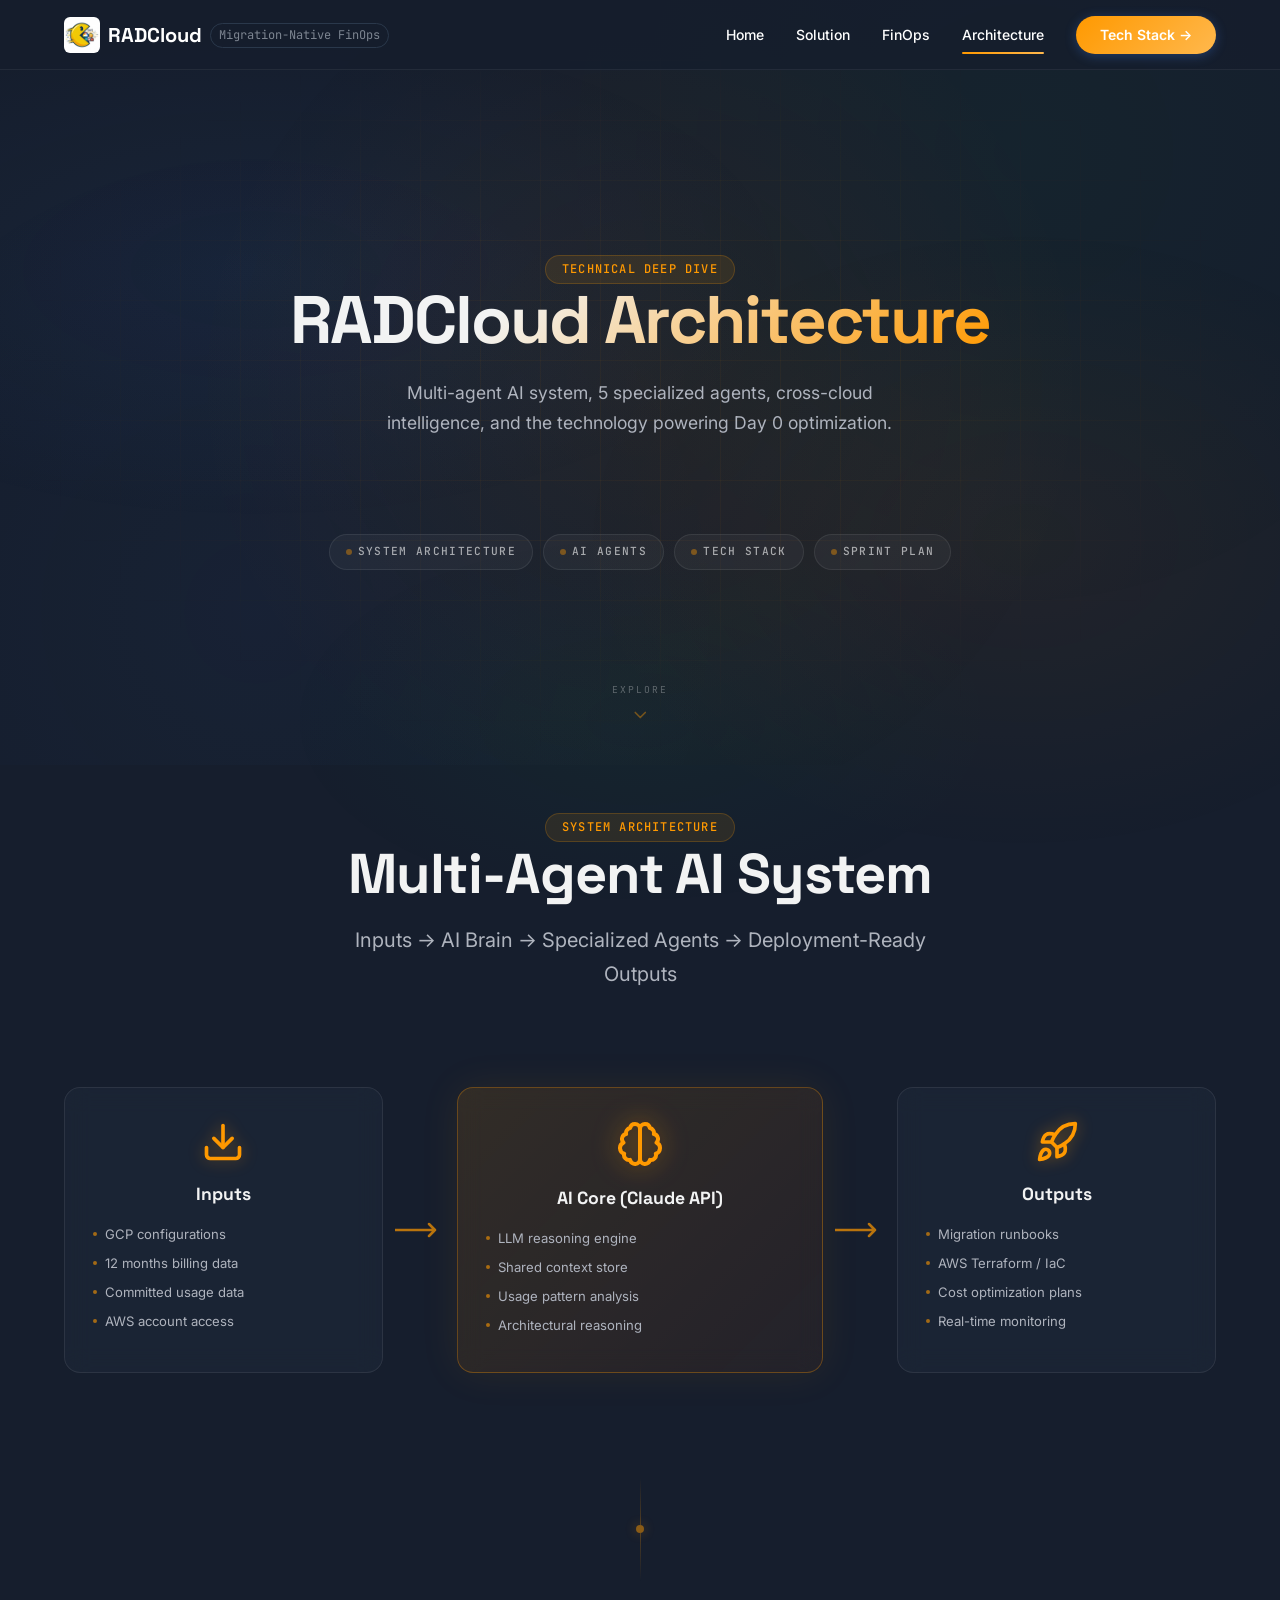
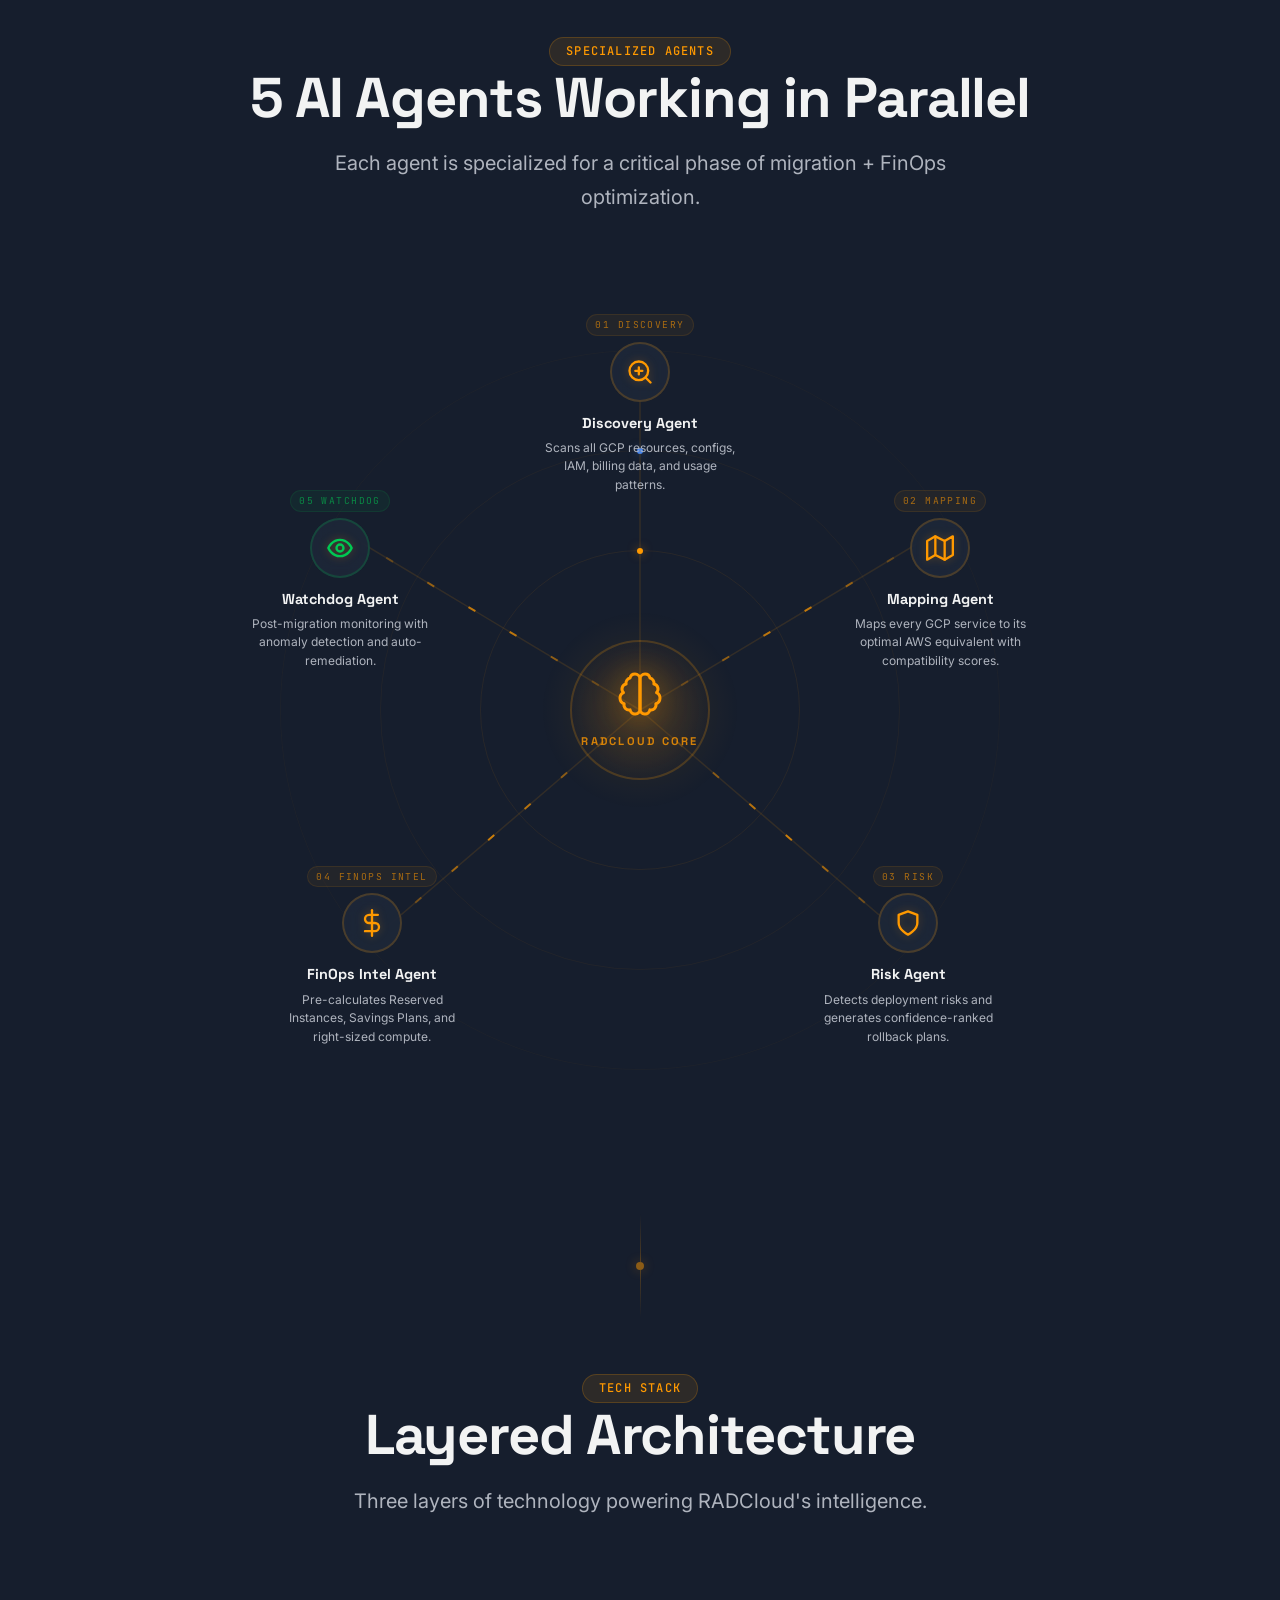
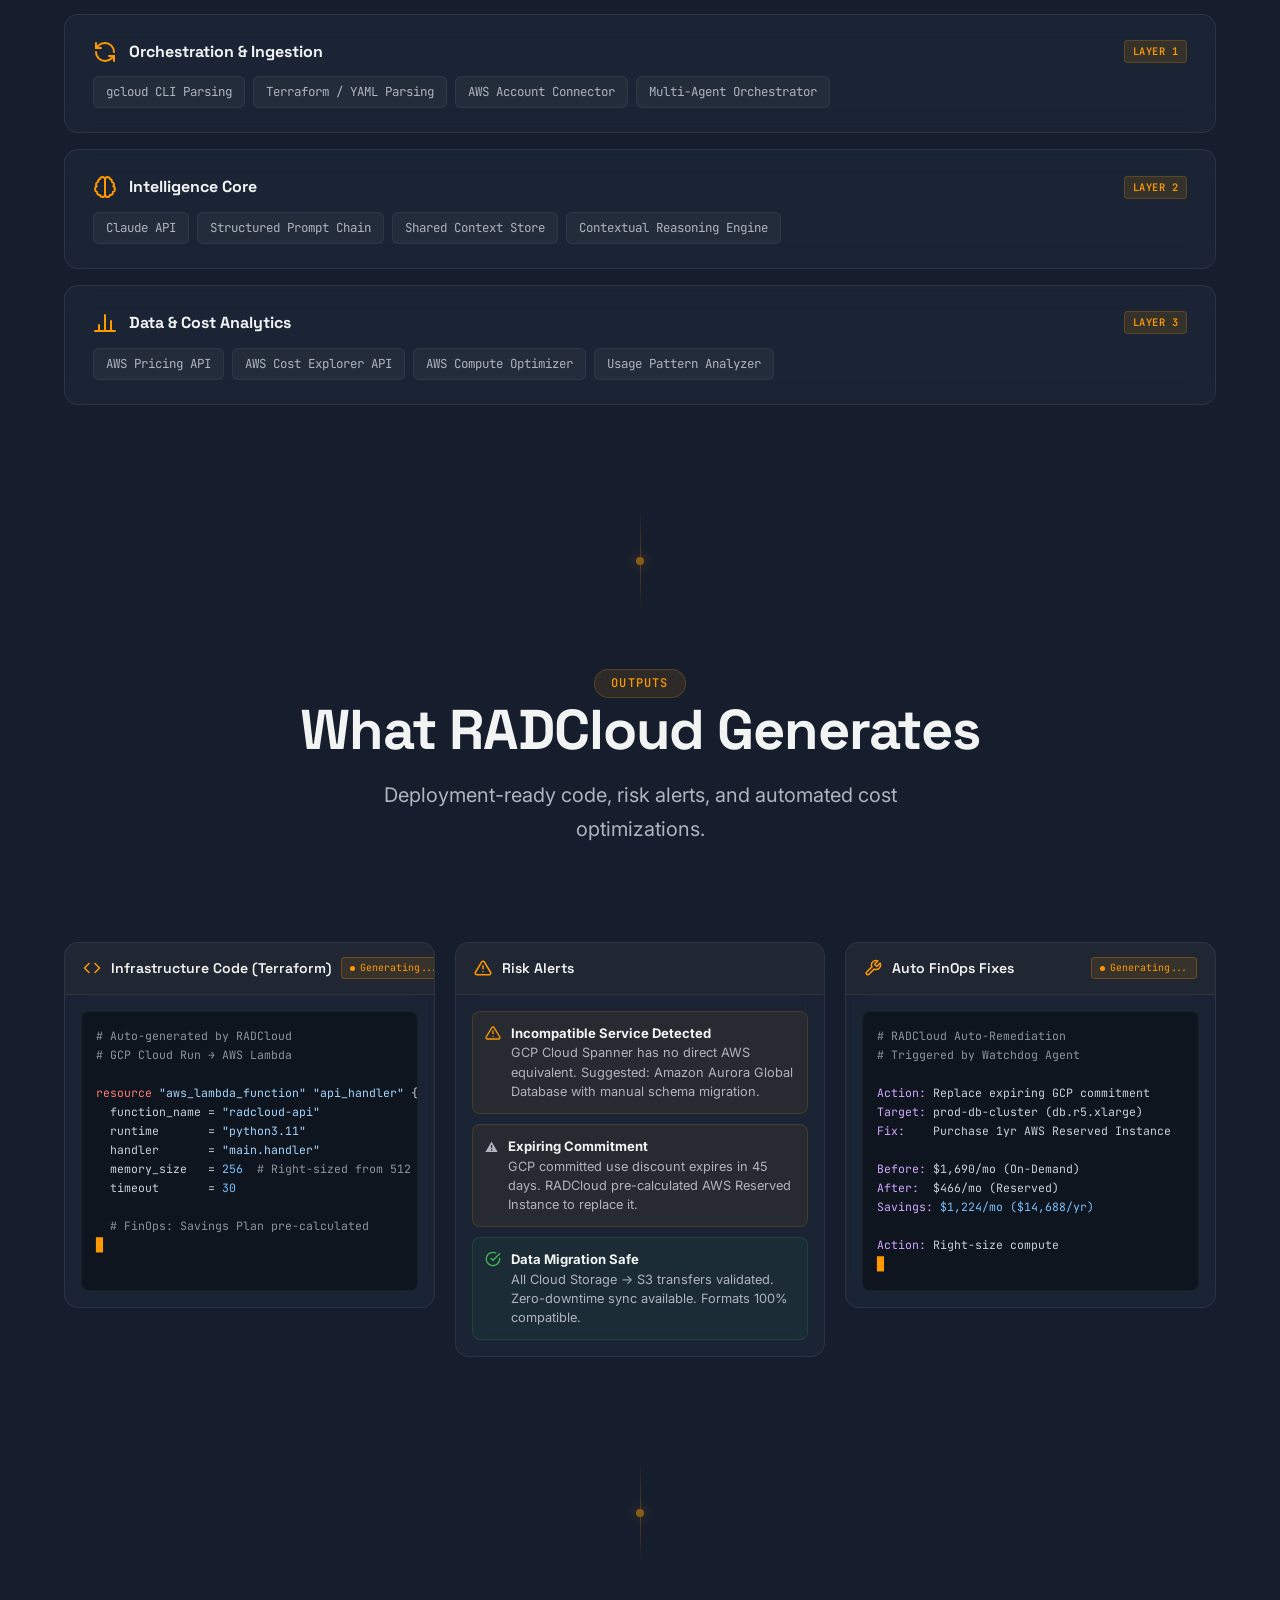
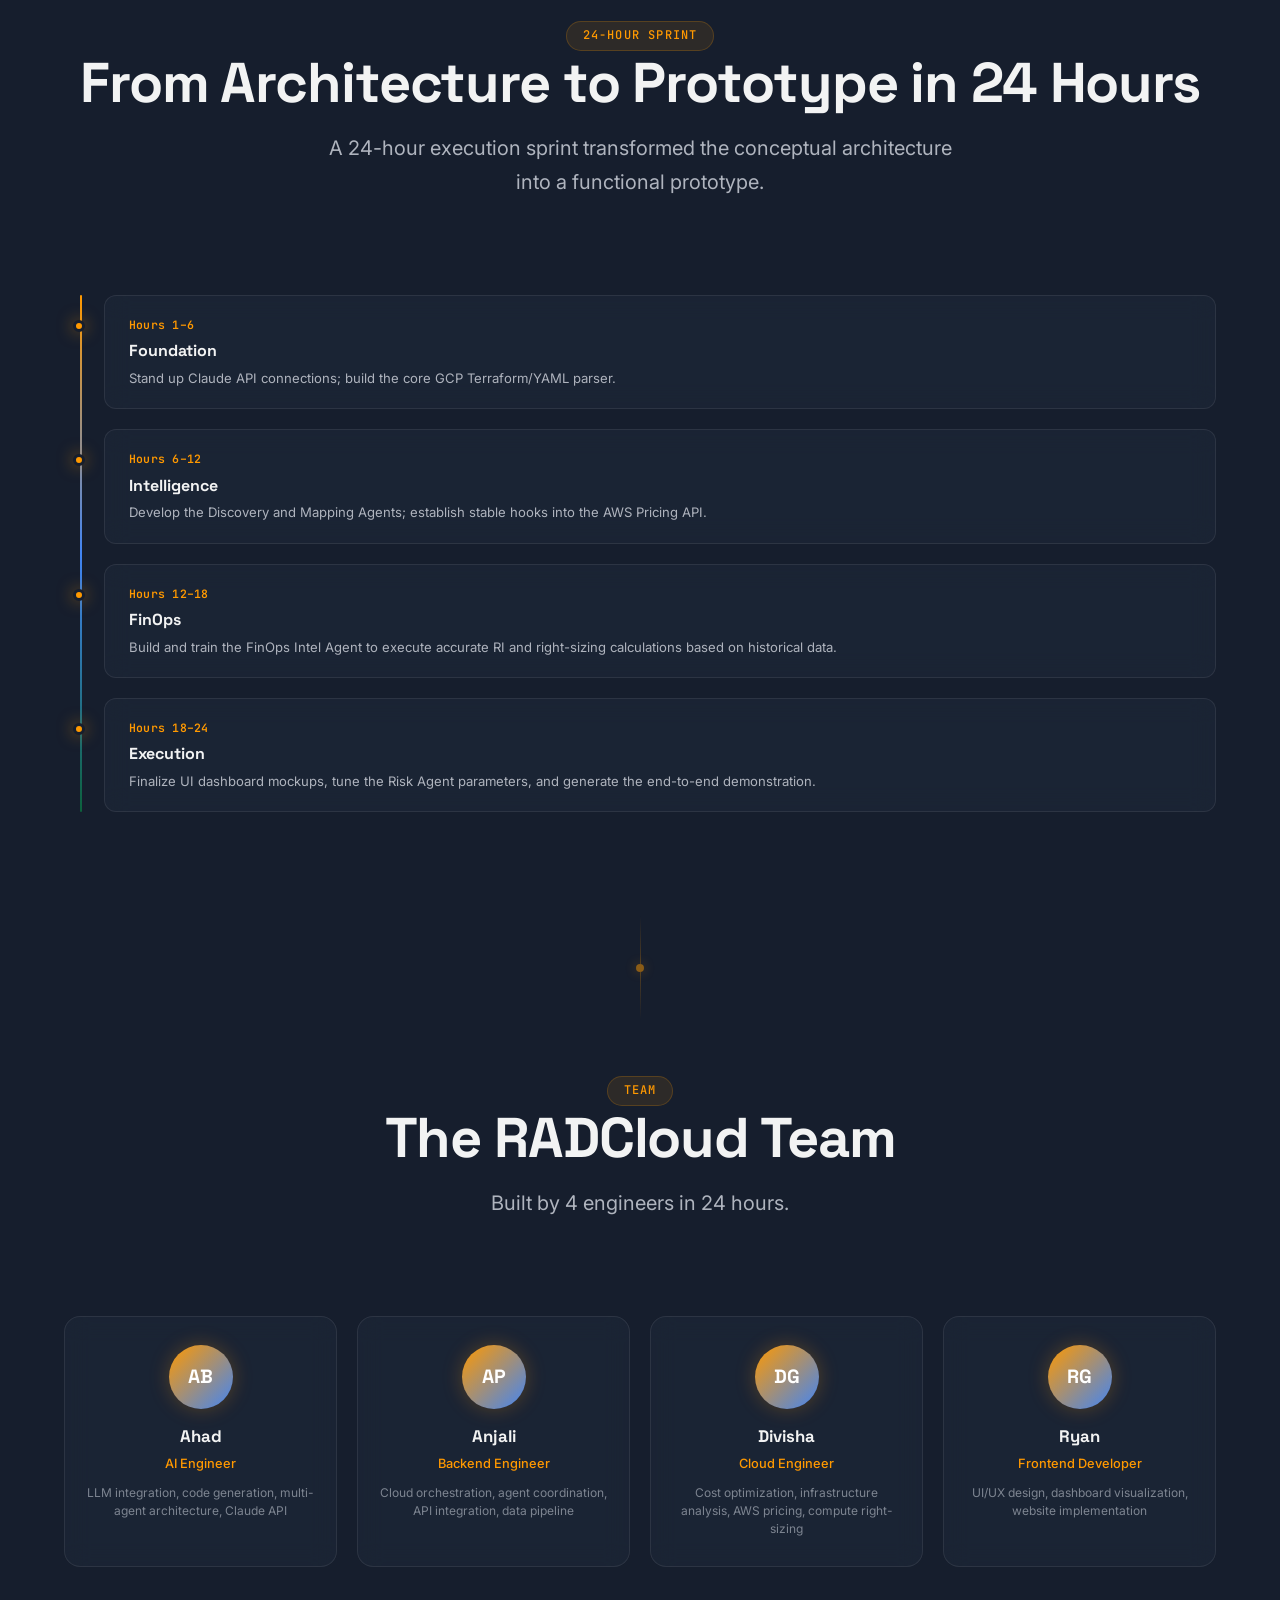
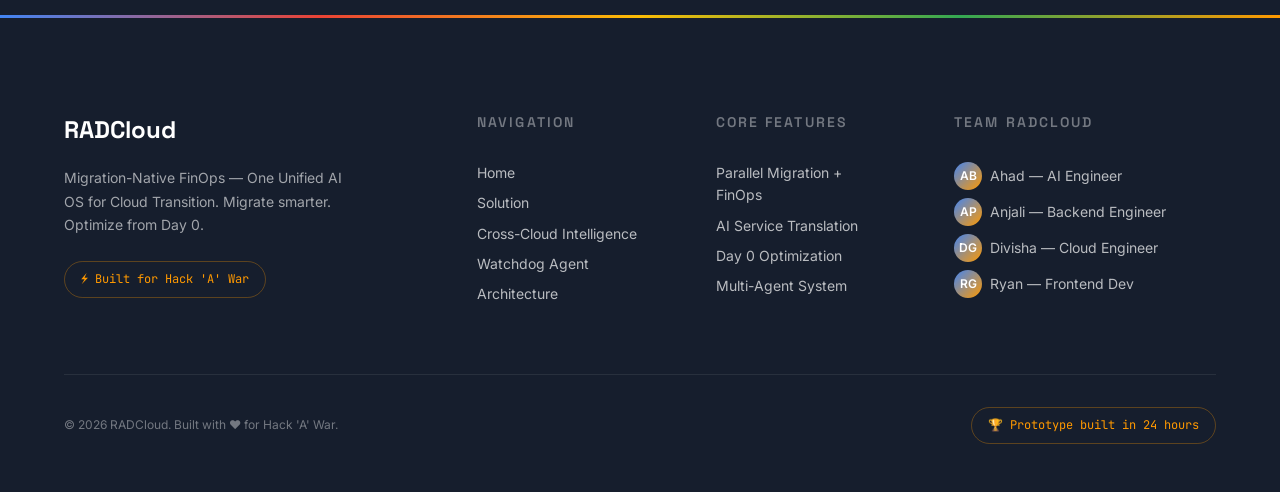
==== commit ddc2b4ba: "Major UI overhaul: pipeline timeline, neural hub, details hero, section connectors - Redesign pipeli" ====
--- a/details.html
+++ b/details.html
@@ -33,28 +33,168 @@
       100% { opacity: 1; }
     }
 
+    /* ---- Details Hero (Full-screen) ---- */
     .details-hero {
-      padding-top: 120px;
-      padding-bottom: 40px;
+      min-height: 85vh;
+      display: flex;
+      align-items: center;
+      justify-content: center;
       text-align: center;
       position: relative;
+      overflow: hidden;
+      padding: 120px 24px 60px;
+    }
+    .details-hero::before {
+      content: '';
+      position: absolute;
+      inset: 0;
+      background:
+        radial-gradient(circle at 50% 50%, rgba(255,153,0,0.06) 0%, transparent 60%),
+        radial-gradient(circle at 20% 80%, rgba(66,133,244,0.04) 0%, transparent 40%),
+        radial-gradient(circle at 80% 20%, rgba(0,200,83,0.03) 0%, transparent 40%);
+      pointer-events: none;
+    }
+    /* Animated circuit grid */
+    .details-hero__grid {
+      position: absolute;
+      inset: 0;
+      background-image:
+        linear-gradient(rgba(255,153,0,0.04) 1px, transparent 1px),
+        linear-gradient(90deg, rgba(255,153,0,0.04) 1px, transparent 1px);
+      background-size: 60px 60px;
+      mask-image: radial-gradient(ellipse at 50% 50%, black 30%, transparent 70%);
+      -webkit-mask-image: radial-gradient(ellipse at 50% 50%, black 30%, transparent 70%);
+      animation: gridPulse 6s ease-in-out infinite;
+    }
+    @keyframes gridPulse {
+      0%, 100% { opacity: 0.4; }
+      50% { opacity: 0.8; }
+    }
+    .details-hero__content {
+      position: relative;
+      z-index: 2;
+      max-width: 720px;
     }
     .details-hero .section__title {
-      font-size: clamp(2.2rem, 4.5vw, 3.6rem);
+      font-size: clamp(2.8rem, 5.5vw, 4.2rem);
       background: linear-gradient(135deg, var(--text-primary, #f2f3f3) 30%, var(--accent-primary, #FF9900));
       -webkit-background-clip: text;
       -webkit-text-fill-color: transparent;
       background-clip: text;
-      margin-bottom: 16px;
-      letter-spacing: -0.02em;
+      margin-bottom: 20px;
+      letter-spacing: -0.03em;
+      line-height: 1.1;
     }
     .details-hero .section__subtitle {
       text-align: center;
-      max-width: 640px;
+      max-width: 560px;
       margin-left: auto;
       margin-right: auto;
-      font-size: 1.05rem;
+      font-size: 1.1rem;
       line-height: 1.7;
+      color: var(--text-secondary, #afb4be);
+    }
+
+    /* Jump-to navigation chips */
+    .hero-nav {
+      display: flex;
+      flex-wrap: wrap;
+      justify-content: center;
+      gap: 10px;
+      margin-top: 40px;
+    }
+    .hero-nav__chip {
+      display: inline-flex;
+      align-items: center;
+      gap: 6px;
+      font-family: 'JetBrains Mono', monospace;
+      font-size: 0.7rem;
+      font-weight: 500;
+      text-transform: uppercase;
+      letter-spacing: 0.12em;
+      color: rgba(255,255,255,0.6);
+      background: rgba(255,255,255,0.04);
+      border: 1px solid rgba(255,255,255,0.08);
+      padding: 8px 16px;
+      border-radius: 100px;
+      text-decoration: none;
+      transition: all 0.3s ease;
+    }
+    .hero-nav__chip:hover {
+      color: #FF9900;
+      border-color: rgba(255,153,0,0.3);
+      background: rgba(255,153,0,0.06);
+      transform: translateY(-2px);
+    }
+    .hero-nav__chip-dot {
+      width: 6px;
+      height: 6px;
+      border-radius: 50%;
+      background: rgba(255,153,0,0.4);
+    }
+    .hero-nav__chip:hover .hero-nav__chip-dot {
+      background: #FF9900;
+      box-shadow: 0 0 8px rgba(255,153,0,0.4);
+    }
+
+    /* Scroll-down indicator */
+    .hero-scroll {
+      position: absolute;
+      bottom: 32px;
+      left: 50%;
+      transform: translateX(-50%);
+      display: flex;
+      flex-direction: column;
+      align-items: center;
+      gap: 8px;
+      animation: scrollBounce 2s ease-in-out infinite;
+      z-index: 2;
+    }
+    .hero-scroll__text {
+      font-family: 'JetBrains Mono', monospace;
+      font-size: 0.6rem;
+      text-transform: uppercase;
+      letter-spacing: 0.2em;
+      color: rgba(255,255,255,0.3);
+    }
+    .hero-scroll__chevron svg {
+      width: 20px;
+      height: 20px;
+      stroke: rgba(255,153,0,0.4);
+    }
+    @keyframes scrollBounce {
+      0%, 100% { transform: translateX(-50%) translateY(0); }
+      50% { transform: translateX(-50%) translateY(8px); }
+    }
+
+    /* ---- Section Connector (replaces gradient hr) ---- */
+    .section-connector {
+      display: flex;
+      flex-direction: column;
+      align-items: center;
+      padding: 8px 0;
+      margin: 0 0 48px;
+    }
+    .section-connector__line {
+      width: 1px;
+      height: 48px;
+      background: linear-gradient(180deg, transparent, rgba(255,153,0,0.25));
+    }
+    .section-connector__dot {
+      width: 8px;
+      height: 8px;
+      border-radius: 50%;
+      background: rgba(255,153,0,0.5);
+      box-shadow: 0 0 12px rgba(255,153,0,0.3);
+      animation: connectorPulse 2.5s ease-in-out infinite;
+    }
+    .section-connector__line--bottom {
+      height: 48px;
+      background: linear-gradient(180deg, rgba(255,153,0,0.25), transparent);
+    }
+    @keyframes connectorPulse {
+      0%, 100% { transform: scale(1); box-shadow: 0 0 12px rgba(255,153,0,0.3); }
+      50% { transform: scale(1.4); box-shadow: 0 0 20px rgba(255,153,0,0.5); }
     }
 
     /* Section defaults */
@@ -64,13 +204,6 @@
     }
     .details-section:first-of-type {
       padding-top: 24px;
-    }
-    .divider--gradient {
-      height: 1px;
-      background: linear-gradient(90deg, transparent, rgba(255,153,0,0.3), transparent);
-      border: none;
-      margin: 0 0 48px;
-      opacity: 1;
     }
 
     /* Architecture Diagram */
@@ -194,92 +327,276 @@
       50% { opacity: 1; transform: translateX(4px); }
     }
 
-    /* Agent Cards */
-    .agents-grid {
-      display: grid;
-      grid-template-columns: repeat(3, 1fr);
-      gap: 20px;
-      margin: 40px 0 0;
-    }
-    .agents-grid .agent-card:nth-child(4),
-    .agents-grid .agent-card:nth-child(5) {
-      max-width: 100%;
-    }
-    @media (max-width: 900px) {
-      .agents-grid { grid-template-columns: 1fr; }
-    }
-    .agent-card {
-      background: rgba(30,40,58,0.6);
-      border: 1px solid rgba(255,255,255,0.08);
-      border-radius: 16px;
-      padding: 28px 24px;
-      transition: transform 0.4s ease, box-shadow 0.4s ease, border-color 0.4s ease;
+    /* ---- Neural Hub Layout ---- */
+    .neural-hub {
       position: relative;
-      overflow: hidden;
-      backdrop-filter: blur(12px);
-    }
-    .agent-card::before {
+      width: 100%;
+      max-width: 800px;
+      height: 800px;
+      margin: 60px auto 0;
+    }
+
+    /* ---- Central Core ---- */
+    .neural-hub__core {
+      position: absolute;
+      top: 50%;
+      left: 50%;
+      transform: translate(-50%, -50%);
+      width: 140px;
+      height: 140px;
+      display: flex;
+      flex-direction: column;
+      align-items: center;
+      justify-content: center;
+      z-index: 5;
+    }
+    .neural-hub__core-bg {
+      position: absolute;
+      inset: 0;
+      border-radius: 50%;
+      background: radial-gradient(circle, rgba(255,153,0,0.15) 0%, rgba(255,153,0,0.03) 60%, transparent 80%);
+      border: 2px solid rgba(255,153,0,0.2);
+      animation: coreBreath 3s ease-in-out infinite;
+    }
+    .neural-hub__core-glow {
+      position: absolute;
+      inset: -30px;
+      border-radius: 50%;
+      background: radial-gradient(circle, rgba(255,153,0,0.1), transparent 70%);
+      animation: coreGlow 4s ease-in-out infinite;
+    }
+    @keyframes coreBreath {
+      0%, 100% { transform: scale(1); border-color: rgba(255,153,0,0.2); }
+      50% { transform: scale(1.06); border-color: rgba(255,153,0,0.4); }
+    }
+    @keyframes coreGlow {
+      0%, 100% { opacity: 0.5; transform: scale(1); }
+      50% { opacity: 1; transform: scale(1.15); }
+    }
+    .neural-hub__core-icon {
+      position: relative;
+      z-index: 2;
+    }
+    .neural-hub__core-icon svg {
+      width: 48px;
+      height: 48px;
+      stroke: #FF9900;
+      filter: drop-shadow(0 0 12px rgba(255,153,0,0.5));
+    }
+    .neural-hub__core-label {
+      position: relative;
+      z-index: 2;
+      font-family: 'Space Grotesk', sans-serif;
+      font-size: 0.7rem;
+      font-weight: 700;
+      text-transform: uppercase;
+      letter-spacing: 0.2em;
+      color: rgba(255,153,0,0.8);
+      margin-top: 8px;
+    }
+
+    /* ---- Orbital Rings ---- */
+    .neural-hub__orbit {
+      position: absolute;
+      border-radius: 50%;
+      border: 1px solid rgba(255,153,0,0.06);
+      top: 50%;
+      left: 50%;
+    }
+    .neural-hub__orbit--1 {
+      width: 320px;
+      height: 320px;
+      margin-left: -160px;
+      margin-top: -160px;
+      border-color: rgba(255,153,0,0.08);
+    }
+    .neural-hub__orbit--2 {
+      width: 520px;
+      height: 520px;
+      margin-left: -260px;
+      margin-top: -260px;
+      border-color: rgba(255,153,0,0.05);
+    }
+    .neural-hub__orbit--3 {
+      width: 720px;
+      height: 720px;
+      margin-left: -360px;
+      margin-top: -360px;
+      border-color: rgba(255,153,0,0.03);
+    }
+
+    /* ---- Data Stream Particles on Orbits ---- */
+    .neural-hub__orbit--1::after,
+    .neural-hub__orbit--2::after {
       content: '';
       position: absolute;
-      top: 0;
-      left: 0;
-      right: 0;
-      height: 3px;
-      background: linear-gradient(90deg, var(--accent-primary, #FF9900), #4285F4, #00C853);
-      opacity: 0;
-      transition: opacity 0.3s ease;
-    }
-    .agent-card::after {
-      content: '';
+      width: 6px;
+      height: 6px;
+      border-radius: 50%;
+      background: var(--aws-orange, #FF9900);
+      box-shadow: 0 0 10px rgba(255,153,0,0.5);
+      top: -3px;
+      left: 50%;
+      margin-left: -3px;
+    }
+    .neural-hub__orbit--1::after {
+      animation: orbitSpin1 6s linear infinite;
+      transform-origin: 3px 163px;
+    }
+    .neural-hub__orbit--2::after {
+      animation: orbitSpin2 10s linear infinite reverse;
+      transform-origin: 3px 263px;
+      background: #4285F4;
+      box-shadow: 0 0 10px rgba(66,133,244,0.5);
+    }
+    @keyframes orbitSpin1 { to { transform: rotate(360deg); } }
+    @keyframes orbitSpin2 { to { transform: rotate(360deg); } }
+
+    /* ---- SVG Data Streams (connector lines) ---- */
+    .neural-hub__streams {
       position: absolute;
-      top: -50%;
-      left: -50%;
-      width: 200%;
-      height: 200%;
-      background: radial-gradient(circle at center, rgba(255,153,0,0.06), transparent 60%);
-      opacity: 0;
-      transition: opacity 0.4s ease;
-      pointer-events: none;
-    }
-    .agent-card:hover {
-      transform: translateY(-8px);
-      box-shadow: 0 20px 60px rgba(255,153,0,0.15);
-      border-color: rgba(255,153,0,0.3);
-    }
-    .agent-card:hover::before { opacity: 1; }
-    .agent-card:hover::after { opacity: 1; }
-    .agent-card__icon {
-      margin-bottom: 14px;
+      inset: 0;
+      z-index: 1;
+    }
+    .neural-hub__streams svg {
+      width: 100%;
+      height: 100%;
+    }
+    .neural-hub__stream-line {
+      stroke: rgba(255,153,0,0.12);
+      stroke-width: 1.5;
+      fill: none;
+    }
+    .neural-hub__stream-pulse {
+      stroke: url(#stream-gradient);
+      stroke-width: 2;
+      fill: none;
+      stroke-dasharray: 8 40;
+      animation: streamFlow 3s linear infinite;
+    }
+    .neural-hub__stream-pulse:nth-child(2) { animation-delay: -0.6s; }
+    .neural-hub__stream-pulse:nth-child(3) { animation-delay: -1.2s; }
+    .neural-hub__stream-pulse:nth-child(4) { animation-delay: -1.8s; }
+    .neural-hub__stream-pulse:nth-child(5) { animation-delay: -2.4s; }
+    @keyframes streamFlow {
+      to { stroke-dashoffset: -48; }
+    }
+
+    /* ---- Agent Nodes (pentagon positions) ---- */
+    .neural-hub__agent {
+      position: absolute;
+      width: 200px;
+      text-align: center;
+      z-index: 4;
+      transition: transform 0.4s cubic-bezier(0.16,1,0.3,1);
+    }
+    .neural-hub__agent:hover {
+      transform: scale(1.08);
+      z-index: 10;
+    }
+    /* Pentagon positions: top-center, top-right, bottom-right, bottom-left, top-left */
+    .neural-hub__agent:nth-child(6) { top: 0;    left: 50%;  transform: translateX(-50%); }          /* Discovery - top */
+    .neural-hub__agent:nth-child(7) { top: 22%;  right: 0;   }                                        /* Mapping - top right */
+    .neural-hub__agent:nth-child(8) { bottom: 8%; right: 4%; }                                        /* Risk - bottom right */
+    .neural-hub__agent:nth-child(9) { bottom: 8%; left: 4%;  }                                        /* FinOps - bottom left */
+    .neural-hub__agent:nth-child(10) { top: 22%;  left: 0;   }                                        /* Watchdog - top left */
+
+    .neural-hub__agent:nth-child(6):hover { transform: translateX(-50%) scale(1.08); }
+
+    .neural-hub__agent-icon {
+      width: 60px;
+      height: 60px;
+      border-radius: 50%;
+      background: rgba(30,40,58,0.8);
+      border: 2px solid rgba(255,153,0,0.2);
       display: flex;
       align-items: center;
-    }
-    .agent-card__icon svg {
-      width: 32px;
-      height: 32px;
-      stroke: var(--accent-primary, #FF9900);
-      filter: drop-shadow(0 0 6px rgba(255,153,0,0.3));
-    }
-    .agent-card__name {
+      justify-content: center;
+      margin: 0 auto 10px;
+      transition: all 0.4s ease;
+      backdrop-filter: blur(10px);
+    }
+    .neural-hub__agent:hover .neural-hub__agent-icon {
+      border-color: rgba(255,153,0,0.5);
+      box-shadow: 0 0 24px rgba(255,153,0,0.2);
+      background: rgba(40,50,68,0.9);
+    }
+    .neural-hub__agent-icon svg {
+      width: 28px;
+      height: 28px;
+      stroke: #FF9900;
+      filter: drop-shadow(0 0 4px rgba(255,153,0,0.3));
+    }
+    /* Watchdog uses green */
+    .neural-hub__agent:nth-child(10) .neural-hub__agent-icon {
+      border-color: rgba(0,200,83,0.2);
+    }
+    .neural-hub__agent:nth-child(10) .neural-hub__agent-icon svg { stroke: #00C853; }
+    .neural-hub__agent:nth-child(10):hover .neural-hub__agent-icon {
+      border-color: rgba(0,200,83,0.5);
+      box-shadow: 0 0 24px rgba(0,200,83,0.2);
+    }
+
+    .neural-hub__agent-name {
       font-family: 'Space Grotesk', sans-serif;
       font-weight: 700;
-      font-size: 1.05rem;
+      font-size: 0.9rem;
       color: var(--text-primary, #f2f3f3);
-      margin-bottom: 8px;
-    }
-    .agent-card__desc {
-      font-size: 0.85rem;
+      margin-bottom: 4px;
+    }
+    .neural-hub__agent-desc {
+      font-size: 0.75rem;
       color: var(--text-secondary, #afb4be);
-      line-height: 1.6;
-    }
-    .agent-card__number {
-      position: absolute;
-      top: 16px;
-      right: 20px;
-      font-family: 'Space Grotesk', sans-serif;
-      font-weight: 700;
-      font-size: 2.2rem;
-      opacity: 0.05;
-      color: var(--text-primary, #f2f3f3);
+      line-height: 1.55;
+      max-width: 190px;
+      margin: 0 auto;
+    }
+    .neural-hub__agent-tag {
+      display: inline-block;
+      font-family: 'JetBrains Mono', monospace;
+      font-size: 0.6rem;
+      text-transform: uppercase;
+      letter-spacing: 0.15em;
+      color: rgba(255,153,0,0.6);
+      background: rgba(255,153,0,0.06);
+      border: 1px solid rgba(255,153,0,0.1);
+      padding: 2px 8px;
+      border-radius: 20px;
+      margin-bottom: 6px;
+    }
+    .neural-hub__agent:nth-child(10) .neural-hub__agent-tag {
+      color: rgba(0,200,83,0.6);
+      background: rgba(0,200,83,0.06);
+      border-color: rgba(0,200,83,0.1);
+    }
+
+    /* ---- Mobile: Stack vertically ---- */
+    @media (max-width: 900px) {
+      .neural-hub {
+        height: auto;
+        max-width: 100%;
+      }
+      .neural-hub__orbit,
+      .neural-hub__streams { display: none; }
+      .neural-hub__core {
+        position: relative;
+        top: auto; left: auto;
+        transform: none;
+        margin: 0 auto 40px;
+      }
+      .neural-hub__agent {
+        position: relative;
+        top: auto !important; left: auto !important; right: auto !important; bottom: auto !important;
+        transform: none !important;
+        width: 100%;
+        max-width: 400px;
+        margin: 0 auto 24px;
+        padding: 20px;
+        background: rgba(30,40,58,0.5);
+        border: 1px solid rgba(255,255,255,0.06);
+        border-radius: 16px;
+      }
+      .neural-hub__agent:hover { transform: none !important; }
     }
 
     /* Tech Stack Layers */
@@ -730,13 +1047,19 @@
         <a href="details.html" class="nav__link nav__link--active">Architecture</a>
         <a href="index.html#aws-services" class="nav__cta">Tech Stack →</a>
       </div>
+      <button class="nav__hamburger" id="nav-hamburger" aria-label="Toggle navigation menu" aria-expanded="false">
+        <span class="nav__hamburger-line"></span>
+        <span class="nav__hamburger-line"></span>
+        <span class="nav__hamburger-line"></span>
+      </button>
     </div>
   </nav>
 
-  <!-- ===================== Page Header ===================== -->
+  <!-- ===================== Hero ===================== -->
   <main>
     <div class="details-hero">
-      <div class="container">
+      <div class="details-hero__grid"></div>
+      <div class="details-hero__content">
         <div class="section__header">
           <span class="badge badge--aws">Technical Deep Dive</span>
           <h1 class="section__title">RADCloud Architecture</h1>
@@ -744,11 +1067,25 @@
             Multi-agent AI system, 5 specialized agents, cross-cloud intelligence, and the technology powering Day 0 optimization.
           </p>
         </div>
+        <nav class="hero-nav">
+          <a href="#arch-system" class="hero-nav__chip"><span class="hero-nav__chip-dot"></span> System Architecture</a>
+          <a href="#arch-agents" class="hero-nav__chip"><span class="hero-nav__chip-dot"></span> AI Agents</a>
+          <a href="#arch-stack" class="hero-nav__chip"><span class="hero-nav__chip-dot"></span> Tech Stack</a>
+          <a href="#arch-sprint" class="hero-nav__chip"><span class="hero-nav__chip-dot"></span> Sprint Plan</a>
+        </nav>
+      </div>
+      <div class="hero-scroll">
+        <span class="hero-scroll__text">Explore</span>
+        <div class="hero-scroll__chevron">
+          <svg viewBox="0 0 24 24" fill="none" stroke="currentColor" stroke-width="2" stroke-linecap="round" stroke-linejoin="round">
+            <polyline points="6 9 12 15 18 9"/>
+          </svg>
+        </div>
       </div>
     </div>
 
     <!-- ===================== Architecture Diagram ===================== -->
-    <div class="details-section">
+    <div class="details-section" id="arch-system">
       <div class="container">
         <div class="section__header reveal">
           <span class="badge badge--aws">System Architecture</span>
@@ -807,54 +1144,124 @@
     </div>
 
     <!-- ===================== Five Agents ===================== -->
-    <div class="details-section">
+    <div class="details-section" id="arch-agents">
       <div class="container">
-        <hr class="divider--gradient">
+        <div class="section-connector">
+          <div class="section-connector__line"></div>
+          <div class="section-connector__dot"></div>
+          <div class="section-connector__line section-connector__line--bottom"></div>
+        </div>
         <div class="section__header reveal">
           <span class="badge badge--aws">Specialized Agents</span>
           <h2 class="section__title">5 AI Agents Working in Parallel</h2>
           <p class="section__subtitle">Each agent is specialized for a critical phase of migration + FinOps optimization.</p>
         </div>
 
-        <div class="agents-grid">
-          <div class="agent-card reveal">
-            <span class="agent-card__number">01</span>
-            <div class="agent-card__icon"><svg width="36" height="36" viewBox="0 0 24 24" fill="none" stroke="currentColor" stroke-width="2" stroke-linecap="round" stroke-linejoin="round"><circle cx="11" cy="11" r="8"/><path d="m21 21-4.3-4.3"/><path d="M11 8v6M8 11h6"/></svg></div>
-            <div class="agent-card__name">Discovery Agent</div>
-            <p class="agent-card__desc">Identifies all GCP resources, configurations, dependencies, and usage patterns. Scans IAM, networking, compute, storage, and database layers.</p>
-          </div>
-          <div class="agent-card reveal">
-            <span class="agent-card__number">02</span>
-            <div class="agent-card__icon"><svg width="36" height="36" viewBox="0 0 24 24" fill="none" stroke="currentColor" stroke-width="2" stroke-linecap="round" stroke-linejoin="round"><polygon points="1 6 1 22 8 18 16 22 23 18 23 2 16 6 8 2 1 6"/><line x1="8" y1="2" x2="8" y2="18"/><line x1="16" y1="6" x2="16" y2="22"/></svg></div>
-            <div class="agent-card__name">Mapping Agent</div>
-            <p class="agent-card__desc">Maps every GCP service to its optimal AWS equivalent. Flags incompatible services (~15%) and generates compatibility scores.</p>
-          </div>
-          <div class="agent-card reveal">
-            <span class="agent-card__number">03</span>
-            <div class="agent-card__icon"><svg width="36" height="36" viewBox="0 0 24 24" fill="none" stroke="currentColor" stroke-width="2" stroke-linecap="round" stroke-linejoin="round"><path d="M12 22s8-4 8-10V5l-8-3-8 3v7c0 6 8 10 8 10z"/></svg></div>
-            <div class="agent-card__name">Risk Agent</div>
-            <p class="agent-card__desc">Detects deployment risks, architecture incompatibilities, and data migration hazards. Produces confidence-ranked migration plans with rollback strategies.</p>
-          </div>
-          <div class="agent-card reveal">
-            <span class="agent-card__number">04</span>
-            <div class="agent-card__icon"><svg width="36" height="36" viewBox="0 0 24 24" fill="none" stroke="currentColor" stroke-width="2" stroke-linecap="round" stroke-linejoin="round"><line x1="12" y1="1" x2="12" y2="23"/><path d="M17 5H9.5a3.5 3.5 0 0 0 0 7h5a3.5 3.5 0 0 1 0 7H6"/></svg></div>
-            <div class="agent-card__name">FinOps Intel Agent</div>
-            <p class="agent-card__desc">Analyzes 12 months of usage data to pre-calculate Reserved Instances, Savings Plans, and right-sized compute — optimized BEFORE deployment.</p>
-          </div>
-          <div class="agent-card reveal">
-            <span class="agent-card__number">05</span>
-            <div class="agent-card__icon"><svg width="36" height="36" viewBox="0 0 24 24" fill="none" stroke="currentColor" stroke-width="2" stroke-linecap="round" stroke-linejoin="round"><path d="M2 12s3-7 10-7 10 7 10 7-3 7-10 7-10-7-10-7Z"/><circle cx="12" cy="12" r="3"/></svg></div>
-            <div class="agent-card__name">Watchdog Agent</div>
-            <p class="agent-card__desc">Post-migration continuous monitoring. Detects anomalies, cost spikes, and performance issues. Triggers auto-remediation when safe.</p>
+        <div class="neural-hub reveal">
+          <!-- Central Core -->
+          <div class="neural-hub__core">
+            <div class="neural-hub__core-glow"></div>
+            <div class="neural-hub__core-bg"></div>
+            <div class="neural-hub__core-icon">
+              <svg viewBox="0 0 24 24" fill="none" stroke="currentColor" stroke-width="1.5" stroke-linecap="round" stroke-linejoin="round">
+                <path d="M9.5 2A2.5 2.5 0 0 1 12 4.5v15a2.5 2.5 0 0 1-4.96.44 2.5 2.5 0 0 1-2.96-3.08 3 3 0 0 1-.34-5.58 2.5 2.5 0 0 1 1.32-4.24 2.5 2.5 0 0 1 1.98-3A2.5 2.5 0 0 1 9.5 2Z"/>
+                <path d="M14.5 2A2.5 2.5 0 0 0 12 4.5v15a2.5 2.5 0 0 0 4.96.44 2.5 2.5 0 0 0 2.96-3.08 3 3 0 0 0 .34-5.58 2.5 2.5 0 0 0-1.32-4.24 2.5 2.5 0 0 0-1.98-3A2.5 2.5 0 0 0 14.5 2Z"/>
+              </svg>
+            </div>
+            <div class="neural-hub__core-label">RADCloud Core</div>
+          </div>
+
+          <!-- Orbital Rings -->
+          <div class="neural-hub__orbit neural-hub__orbit--1"></div>
+          <div class="neural-hub__orbit neural-hub__orbit--2"></div>
+          <div class="neural-hub__orbit neural-hub__orbit--3"></div>
+
+          <!-- SVG Data Streams connecting agents to core -->
+          <div class="neural-hub__streams">
+            <svg viewBox="0 0 800 800">
+              <defs>
+                <linearGradient id="stream-gradient" x1="0%" y1="0%" x2="100%" y2="0%">
+                  <stop offset="0%" stop-color="#FF9900" stop-opacity="0"/>
+                  <stop offset="50%" stop-color="#FF9900" stop-opacity="0.8"/>
+                  <stop offset="100%" stop-color="#FF9900" stop-opacity="0"/>
+                </linearGradient>
+              </defs>
+              <!-- Static base lines: center(400,400) → each agent icon center -->
+              <line class="neural-hub__stream-line" x1="400" y1="400" x2="400" y2="60"/>
+              <line class="neural-hub__stream-line" x1="400" y1="400" x2="700" y2="220"/>
+              <line class="neural-hub__stream-line" x1="400" y1="400" x2="680" y2="640"/>
+              <line class="neural-hub__stream-line" x1="400" y1="400" x2="120" y2="640"/>
+              <line class="neural-hub__stream-line" x1="400" y1="400" x2="100" y2="220"/>
+              <!-- Animated pulse lines (same paths) -->
+              <line class="neural-hub__stream-pulse" x1="400" y1="400" x2="400" y2="60"/>
+              <line class="neural-hub__stream-pulse" x1="400" y1="400" x2="700" y2="220"/>
+              <line class="neural-hub__stream-pulse" x1="400" y1="400" x2="680" y2="640"/>
+              <line class="neural-hub__stream-pulse" x1="400" y1="400" x2="120" y2="640"/>
+              <line class="neural-hub__stream-pulse" x1="400" y1="400" x2="100" y2="220"/>
+            </svg>
+          </div>
+
+          <!-- Agent 1: Discovery (top center) -->
+          <div class="neural-hub__agent">
+            <div class="neural-hub__agent-tag">01 Discovery</div>
+            <div class="neural-hub__agent-icon">
+              <svg viewBox="0 0 24 24" fill="none" stroke="currentColor" stroke-width="2" stroke-linecap="round" stroke-linejoin="round"><circle cx="11" cy="11" r="8"/><path d="m21 21-4.3-4.3"/><path d="M11 8v6M8 11h6"/></svg>
+            </div>
+            <div class="neural-hub__agent-name">Discovery Agent</div>
+            <p class="neural-hub__agent-desc">Scans all GCP resources, configs, IAM, billing data, and usage patterns.</p>
+          </div>
+
+          <!-- Agent 2: Mapping (top right) -->
+          <div class="neural-hub__agent">
+            <div class="neural-hub__agent-tag">02 Mapping</div>
+            <div class="neural-hub__agent-icon">
+              <svg viewBox="0 0 24 24" fill="none" stroke="currentColor" stroke-width="2" stroke-linecap="round" stroke-linejoin="round"><polygon points="1 6 1 22 8 18 16 22 23 18 23 2 16 6 8 2 1 6"/><line x1="8" y1="2" x2="8" y2="18"/><line x1="16" y1="6" x2="16" y2="22"/></svg>
+            </div>
+            <div class="neural-hub__agent-name">Mapping Agent</div>
+            <p class="neural-hub__agent-desc">Maps every GCP service to its optimal AWS equivalent with compatibility scores.</p>
+          </div>
+
+          <!-- Agent 3: Risk (bottom right) -->
+          <div class="neural-hub__agent">
+            <div class="neural-hub__agent-tag">03 Risk</div>
+            <div class="neural-hub__agent-icon">
+              <svg viewBox="0 0 24 24" fill="none" stroke="currentColor" stroke-width="2" stroke-linecap="round" stroke-linejoin="round"><path d="M12 22s8-4 8-10V5l-8-3-8 3v7c0 6 8 10 8 10z"/></svg>
+            </div>
+            <div class="neural-hub__agent-name">Risk Agent</div>
+            <p class="neural-hub__agent-desc">Detects deployment risks and generates confidence-ranked rollback plans.</p>
+          </div>
+
+          <!-- Agent 4: FinOps Intel (bottom left) -->
+          <div class="neural-hub__agent">
+            <div class="neural-hub__agent-tag">04 FinOps Intel</div>
+            <div class="neural-hub__agent-icon">
+              <svg viewBox="0 0 24 24" fill="none" stroke="currentColor" stroke-width="2" stroke-linecap="round" stroke-linejoin="round"><line x1="12" y1="1" x2="12" y2="23"/><path d="M17 5H9.5a3.5 3.5 0 0 0 0 7h5a3.5 3.5 0 0 1 0 7H6"/></svg>
+            </div>
+            <div class="neural-hub__agent-name">FinOps Intel Agent</div>
+            <p class="neural-hub__agent-desc">Pre-calculates Reserved Instances, Savings Plans, and right-sized compute.</p>
+          </div>
+
+          <!-- Agent 5: Watchdog (top left) -->
+          <div class="neural-hub__agent">
+            <div class="neural-hub__agent-tag">05 Watchdog</div>
+            <div class="neural-hub__agent-icon">
+              <svg viewBox="0 0 24 24" fill="none" stroke="currentColor" stroke-width="2" stroke-linecap="round" stroke-linejoin="round"><path d="M2 12s3-7 10-7 10 7 10 7-3 7-10 7-10-7-10-7Z"/><circle cx="12" cy="12" r="3"/></svg>
+            </div>
+            <div class="neural-hub__agent-name">Watchdog Agent</div>
+            <p class="neural-hub__agent-desc">Post-migration monitoring with anomaly detection and auto-remediation.</p>
           </div>
         </div>
       </div>
     </div>
 
     <!-- ===================== Tech Stack ===================== -->
-    <div class="details-section">
+    <div class="details-section" id="arch-stack">
       <div class="container">
-        <hr class="divider--gradient">
+        <div class="section-connector">
+          <div class="section-connector__line"></div>
+          <div class="section-connector__dot"></div>
+          <div class="section-connector__line section-connector__line--bottom"></div>
+        </div>
         <div class="section__header reveal">
           <span class="badge badge--aws">Tech Stack</span>
           <h2 class="section__title">Layered Architecture</h2>
@@ -883,8 +1290,8 @@
               <span class="stack-layer__tag">Layer 2</span>
             </div>
             <div class="stack-layer__items">
-              <span class="stack-layer__item">Amazon Bedrock</span>
               <span class="stack-layer__item">Claude API</span>
+              <span class="stack-layer__item">Structured Prompt Chain</span>
               <span class="stack-layer__item">Shared Context Store</span>
               <span class="stack-layer__item">Contextual Reasoning Engine</span>
             </div>
@@ -910,7 +1317,11 @@
     <!-- ===================== Outputs ===================== -->
     <div class="details-section">
       <div class="container">
-        <hr class="divider--gradient">
+        <div class="section-connector">
+          <div class="section-connector__line"></div>
+          <div class="section-connector__dot"></div>
+          <div class="section-connector__line section-connector__line--bottom"></div>
+        </div>
         <div class="section__header reveal">
           <span class="badge badge--aws">Outputs</span>
           <h2 class="section__title">What RADCloud Generates</h2>
@@ -980,9 +1391,13 @@
     </div>
 
     <!-- ===================== Execution Timeline ===================== -->
-    <div class="details-section">
+    <div class="details-section" id="arch-sprint">
       <div class="container">
-        <hr class="divider--gradient">
+        <div class="section-connector">
+          <div class="section-connector__line"></div>
+          <div class="section-connector__dot"></div>
+          <div class="section-connector__line section-connector__line--bottom"></div>
+        </div>
         <div class="section__header reveal">
           <span class="badge badge--aws">24-Hour Sprint</span>
           <h2 class="section__title">From Architecture to Prototype in 24 Hours</h2>
@@ -993,7 +1408,7 @@
           <div class="sprint-step reveal">
             <div class="sprint-step__hours">Hours 1–6</div>
             <div class="sprint-step__title">Foundation</div>
-            <div class="sprint-step__desc">Stand up Amazon Bedrock / Claude API connections; build the core GCP Terraform/YAML parser.</div>
+            <div class="sprint-step__desc">Stand up Claude API connections; build the core GCP Terraform/YAML parser.</div>
           </div>
 
           <div class="sprint-step reveal">
@@ -1020,7 +1435,11 @@
     <!-- ===================== Team ===================== -->
     <div class="details-section">
       <div class="container">
-        <hr class="divider--gradient">
+        <div class="section-connector">
+          <div class="section-connector__line"></div>
+          <div class="section-connector__dot"></div>
+          <div class="section-connector__line section-connector__line--bottom"></div>
+        </div>
         <div class="section__header reveal">
           <span class="badge badge--aws">Team</span>
           <h2 class="section__title">The RADCloud Team</h2>
@@ -1120,7 +1539,7 @@
     </div>
   </footer>
 
-  <script src="js/main.js"></script>
+  <script src="js/main.js" defer></script>
   <script>
     window.addEventListener('load', function() {
       setTimeout(function() {
@@ -1170,16 +1589,16 @@
         { text: 'Fix:   ', cls: 'fn', after: ' Purchase 1yr AWS Reserved Instance' },
         { text: '' },
         { text: 'Before:', cls: 'fn', after: ' $1,690/mo (On-Demand)' },
-        { text: 'After: ', cls: 'fn', after: ' $1,170/mo (Reserved)' },
-        { text: 'Savings:', cls: 'fn', after: ' ', afterParts: [{text:'$520/mo ($6,240/yr)', cls:'num'}] },
+        { text: 'After: ', cls: 'fn', after: ' $466/mo (Reserved)' },
+        { text: 'Savings:', cls: 'fn', after: ' ', afterParts: [{text:'$1,224/mo ($14,688/yr)', cls:'num'}] },
         { text: '' },
         { text: 'Action:', cls: 'fn', after: ' Right-size compute' },
         { text: 'Target:', cls: 'fn', after: ' 9x m5.xlarge instances' },
         { text: 'Fix:   ', cls: 'fn', after: ' Downsize to m5.large' },
         { text: '' },
         { text: 'Before:', cls: 'fn', after: ' $2,950/mo' },
-        { text: 'After: ', cls: 'fn', after: ' $2,110/mo' },
-        { text: 'Savings:', cls: 'fn', after: ' ', afterParts: [{text:'$840/mo ($10,080/yr)', cls:'num'}] },
+        { text: 'After: ', cls: 'fn', after: ' $1,770/mo' },
+        { text: 'Savings:', cls: 'fn', after: ' ', afterParts: [{text:'$1,180/mo ($14,160/yr)', cls:'num'}] },
         { text: '' },
         { text: 'Status:', cls: 'fn', after: ' ', afterParts: [{text:'APPLIED ✓', cls:'str'}] }
       ];
--- a/css/style.css
+++ b/css/style.css
@@ -558,6 +558,96 @@
 .nav__cta:hover {
   transform: translateY(-1px);
   box-shadow: 0 4px 20px rgba(66, 133, 244, 0.4);
+}
+
+/* -------------------- Hamburger Menu -------------------- */
+.nav__hamburger {
+  display: none;
+  flex-direction: column;
+  justify-content: center;
+  gap: 5px;
+  width: 36px;
+  height: 36px;
+  cursor: pointer;
+  z-index: calc(var(--z-nav) + 1);
+  background: none;
+  border: none;
+  padding: 4px;
+}
+
+.nav__hamburger-line {
+  display: block;
+  width: 24px;
+  height: 2px;
+  background: var(--text-primary);
+  border-radius: 2px;
+  transition: transform 0.3s ease, opacity 0.3s ease;
+}
+
+.nav--dark .nav__hamburger-line {
+  background: #ffffff;
+}
+
+.nav__hamburger--active .nav__hamburger-line:nth-child(1) {
+  transform: translateY(7px) rotate(45deg);
+}
+.nav__hamburger--active .nav__hamburger-line:nth-child(2) {
+  opacity: 0;
+}
+.nav__hamburger--active .nav__hamburger-line:nth-child(3) {
+  transform: translateY(-7px) rotate(-45deg);
+}
+
+/* -------------------- Mobile Nav -------------------- */
+@media (max-width: 768px) {
+  .nav__hamburger {
+    display: flex;
+  }
+
+  .nav__links {
+    position: fixed;
+    top: 0;
+    left: 0;
+    right: 0;
+    flex-direction: column;
+    align-items: center;
+    gap: var(--space-lg);
+    padding: 100px var(--space-xl) var(--space-2xl);
+    background: rgba(22, 30, 45, 0.97);
+    backdrop-filter: blur(24px);
+    -webkit-backdrop-filter: blur(24px);
+    transform: translateY(-100%);
+    opacity: 0;
+    visibility: hidden;
+    transition: transform 0.4s cubic-bezier(0.16, 1, 0.3, 1),
+                opacity 0.3s ease,
+                visibility 0.3s ease;
+    z-index: var(--z-nav);
+  }
+
+  .nav__links--open {
+    transform: translateY(0);
+    opacity: 1;
+    visibility: visible;
+  }
+
+  .nav__links .nav__link,
+  .nav__links .nav__cta {
+    font-size: var(--fs-lg);
+    color: #ffffff;
+  }
+
+  .nav__links .nav__link::after {
+    display: none;
+  }
+
+  .nav__links .nav__cta {
+    margin-top: var(--space-md);
+  }
+
+  .nav__logo-badge {
+    display: none;
+  }
 }
 
 /* -------------------- Cards -------------------- */
@@ -1545,119 +1635,255 @@
   box-shadow: 0 0 12px rgba(0, 200, 83, 0.3);
 }
 
-/* -------------------- Pipeline -------------------- */
-.pipeline {
-  display: flex;
-  align-items: flex-start;
-  gap: 0;
-  margin-top: var(--space-2xl);
-}
-
-.pipeline__step {
-  flex: 1;
+/* -------------------- Timeline Pipeline (Redesigned) -------------------- */
+.timeline {
+  position: relative;
+  display: grid;
+  grid-template-columns: repeat(5, 1fr);
+  gap: var(--space-lg);
+  margin-top: var(--space-3xl);
+  padding-top: 80px; /* space for the rail + nodes */
+}
+
+/* ---- Glowing Rail ---- */
+.timeline__rail {
+  position: absolute;
+  top: 24px;
+  left: 0;
+  right: 0;
+  height: 3px;
+  background: rgba(255, 153, 0, 0.15);
+  border-radius: 2px;
+  z-index: 1;
+  overflow: visible;
+}
+
+.timeline__rail-glow {
+  position: absolute;
+  inset: -1px 0;
+  height: 5px;
+  border-radius: 3px;
+  background: linear-gradient(90deg,
+    var(--gcp-blue),
+    var(--aws-orange) 40%,
+    var(--finops-green) 70%,
+    var(--aws-orange));
+  background-size: 200% 100%;
+  animation: railFlow 4s ease-in-out infinite;
+  filter: blur(0.5px);
+  box-shadow:
+    0 0 12px rgba(255, 153, 0, 0.4),
+    0 0 30px rgba(255, 153, 0, 0.15);
+}
+
+@keyframes railFlow {
+  0%, 100% { background-position: 0% 50%; }
+  50% { background-position: 100% 50%; }
+}
+
+/* ---- Timeline Item ---- */
+.timeline__item {
+  position: relative;
+  display: flex;
+  flex-direction: column;
+  align-items: center;
+}
+
+/* ---- Node (on the rail) ---- */
+.timeline__node {
+  position: absolute;
+  top: -54.5px;
+  left: 50%;
+  transform: translateX(-50%);
+  width: 20px;
+  height: 20px;
+  display: flex;
+  align-items: center;
+  justify-content: center;
+  z-index: 3;
+}
+
+.timeline__node-dot {
+  width: 10px;
+  height: 10px;
+  border-radius: 50%;
+  background: var(--aws-orange);
+  box-shadow: 0 0 10px rgba(255, 153, 0, 0.6);
+  z-index: 2;
+}
+
+.timeline__node-ring {
+  position: absolute;
+  width: 20px;
+  height: 20px;
+  border-radius: 50%;
+  border: 2px solid rgba(255, 153, 0, 0.3);
+  animation: nodeRingPulse 2.5s ease-in-out infinite;
+}
+
+@keyframes nodeRingPulse {
+  0%, 100% { transform: scale(1); opacity: 0.4; }
+  50% { transform: scale(1.6); opacity: 0; }
+}
+
+/* Stagger the pulse per item */
+.timeline__item:nth-child(2) .timeline__node-ring { animation-delay: 0.3s; }
+.timeline__item:nth-child(3) .timeline__node-ring { animation-delay: 0.6s; }
+.timeline__item:nth-child(4) .timeline__node-ring { animation-delay: 0.9s; }
+.timeline__item:nth-child(5) .timeline__node-ring { animation-delay: 1.2s; }
+.timeline__item:nth-child(6) .timeline__node-ring { animation-delay: 1.5s; }
+
+/* ---- Connector (vertical line from rail to card) ---- */
+.timeline__connector {
+  width: 1px;
+  height: 32px;
+  background: linear-gradient(180deg, var(--aws-orange), transparent);
+  flex-shrink: 0;
+}
+
+/* ---- Card ---- */
+.timeline__card {
+  width: 100%;
+  background: rgba(255, 255, 255, 0.03);
+  border: 1px solid rgba(255, 255, 255, 0.06);
+  border-radius: var(--radius-lg);
   padding: var(--space-xl) var(--space-lg);
-  background: rgba(255, 255, 255, 0.04);
-  border: 1px solid rgba(255, 255, 255, 0.06);
+  text-align: center;
+  transition: all 0.4s cubic-bezier(0.16, 1, 0.3, 1);
+  position: relative;
+  overflow: hidden;
+}
+
+.timeline__card::before {
+  content: '';
+  position: absolute;
+  top: 0;
+  left: 0;
+  right: 0;
+  height: 2px;
+  background: linear-gradient(90deg, transparent, var(--aws-orange), transparent);
+  opacity: 0;
+  transition: opacity 0.4s ease;
+}
+
+.timeline__card:hover {
+  transform: translateY(-6px);
+  border-color: rgba(255, 153, 0, 0.25);
+  background: rgba(255, 255, 255, 0.06);
+  box-shadow:
+    0 12px 40px rgba(0, 0, 0, 0.3),
+    0 0 30px rgba(255, 153, 0, 0.08);
+}
+
+.timeline__card:hover::before {
+  opacity: 1;
+}
+
+/* ---- Card Badge (Agent Name) ---- */
+.timeline__card-badge {
+  display: inline-block;
+  font-family: var(--font-mono);
+  font-size: 0.65rem;
+  font-weight: var(--fw-medium);
+  text-transform: uppercase;
+  letter-spacing: 0.15em;
+  color: var(--aws-orange);
+  background: rgba(255, 153, 0, 0.08);
+  border: 1px solid rgba(255, 153, 0, 0.15);
+  padding: 3px 10px;
+  border-radius: var(--radius-full);
+  margin-bottom: var(--space-md);
+}
+
+.timeline__card-badge--final {
+  color: var(--finops-green);
+  background: rgba(0, 200, 83, 0.08);
+  border-color: rgba(0, 200, 83, 0.15);
+}
+
+/* ---- Card Icon ---- */
+.timeline__card-icon {
+  display: flex;
+  align-items: center;
+  justify-content: center;
+  width: 56px;
+  height: 56px;
+  margin: 0 auto var(--space-md);
   border-radius: var(--radius-md);
-  text-align: center;
-  position: relative;
-  transition: transform var(--transition-normal),
-              border-color var(--transition-normal),
-              box-shadow var(--transition-normal);
-}
-
-.pipeline__step:hover {
-  transform: translateY(-4px);
-  border-color: rgba(255, 153, 0, 0.2);
-  box-shadow: 0 8px 32px rgba(255, 153, 0, 0.1);
-}
-
-.pipeline__step-number {
-  font-family: var(--font-mono);
-  font-size: var(--fs-xs);
-  font-weight: var(--fw-bold);
-  color: var(--aws-orange);
-  letter-spacing: 0.15em;
-  margin-bottom: var(--space-sm);
-  opacity: 0.7;
-}
-
-.pipeline__step-icon {
-  font-size: 2.5rem;
-  margin-bottom: var(--space-md);
-  line-height: 1;
-  display: flex;
-  align-items: center;
-  justify-content: center;
-}
-.pipeline__step-icon svg {
-  width: 40px;
-  height: 40px;
-  stroke: var(--accent-primary);
-  filter: drop-shadow(0 0 6px var(--accent-glow));
-}
-
-.pipeline__step-title {
+  background: rgba(255, 153, 0, 0.06);
+  border: 1px solid rgba(255, 153, 0, 0.1);
+}
+
+.timeline__card-icon svg {
+  stroke: var(--aws-orange);
+  filter: drop-shadow(0 0 6px rgba(255, 153, 0, 0.3));
+}
+
+.timeline__item:last-child .timeline__card-icon {
+  background: rgba(0, 200, 83, 0.06);
+  border-color: rgba(0, 200, 83, 0.1);
+}
+
+.timeline__item:last-child .timeline__card-icon svg {
+  stroke: var(--finops-green);
+  filter: drop-shadow(0 0 6px rgba(0, 200, 83, 0.3));
+}
+
+/* ---- Card Title ---- */
+.timeline__card-title {
   font-family: var(--font-heading);
   font-size: var(--fs-lg);
   font-weight: var(--fw-bold);
   color: var(--text-primary);
   margin-bottom: var(--space-sm);
-}
-
-.pipeline__step-desc {
+  line-height: 1.3;
+}
+
+.timeline__card-num {
+  font-family: var(--font-mono);
+  font-size: var(--fs-xs);
+  font-weight: var(--fw-bold);
+  color: var(--aws-orange);
+  opacity: 0.6;
+  margin-right: 4px;
+  letter-spacing: 0.1em;
+}
+
+/* ---- Card Desc ---- */
+.timeline__card-desc {
   font-size: var(--fs-sm);
   color: var(--text-secondary);
-  line-height: 1.6;
+  line-height: 1.65;
   margin-bottom: var(--space-md);
 }
 
-.pipeline__step-list {
+/* ---- Card List ---- */
+.timeline__card-list {
   text-align: left;
-  padding-left: var(--space-md);
-}
-
-.pipeline__step-list li {
+  padding-left: var(--space-sm);
+  border-top: 1px solid rgba(255, 255, 255, 0.04);
+  padding-top: var(--space-md);
+}
+
+.timeline__card-list li {
   font-size: var(--fs-xs);
   color: var(--text-muted);
-  line-height: 1.8;
+  line-height: 1.9;
   position: relative;
   padding-left: var(--space-md);
 }
 
-.pipeline__step-list li::before {
+.timeline__card-list li::before {
   content: '→';
   position: absolute;
   left: 0;
   color: var(--aws-orange);
   font-weight: var(--fw-bold);
-}
-
-/* Flow arrows */
-.pipeline__arrow {
-  display: flex;
-  align-items: center;
-  justify-content: center;
-  flex-shrink: 0;
-  width: 40px;
-  align-self: center;
-  color: var(--aws-orange);
-  opacity: 0.5;
-}
-
-.pipeline__arrow-svg {
-  width: 100%;
-  height: 24px;
-}
-
-/* Arrow pulse on reveal */
-.pipeline__arrow.reveal--visible {
-  animation: arrowPulse 2s ease-in-out infinite;
-}
-
-@keyframes arrowPulse {
-  0%, 100% { opacity: 0.4; transform: scale(1); }
-  50% { opacity: 0.8; transform: scale(1.1); }
+  font-size: var(--fs-xs);
+}
+
+.timeline__item:last-child .timeline__card-list li::before {
+  color: var(--finops-green);
 }
 
 /* -------------------- FinOps Dashboard -------------------- */
@@ -2673,10 +2899,26 @@
     height: 20px;
   }
 
-  /* Pipeline */
-  .pipeline { flex-direction: column; gap: var(--space-md); }
-  .pipeline__arrow { width: 100%; height: 32px; transform: rotate(90deg); }
-  .pipeline__step { padding: var(--space-lg); }
+  /* Timeline */
+  .timeline { grid-template-columns: 1fr; gap: var(--space-xl); padding-top: 0; padding-left: 40px; }
+  .timeline__rail { display: none; }
+  .timeline__node { display: none; }
+  .timeline__connector { display: none; }
+  .timeline__item { padding-left: var(--space-lg); border-left: 2px solid rgba(255, 153, 0, 0.2); }
+  .timeline__item::before {
+    content: '';
+    position: absolute;
+    left: -7px;
+    top: 24px;
+    width: 12px;
+    height: 12px;
+    border-radius: 50%;
+    background: var(--aws-orange);
+    box-shadow: 0 0 8px rgba(255, 153, 0, 0.5);
+  }
+  .timeline__item:last-child { border-left-color: rgba(0, 200, 83, 0.2); }
+  .timeline__item:last-child::before { background: var(--finops-green); box-shadow: 0 0 8px rgba(0, 200, 83, 0.5); }
+  .timeline__card { padding: var(--space-lg); }
 
   /* Cost */
   .cost-compare { flex-direction: column; gap: var(--space-md); }
@@ -2724,9 +2966,9 @@
   .hero__actions .btn { width: 100%; text-align: center; }
 
   /* Pipeline */
-  .pipeline__step-number { font-size: var(--fs-sm); width: 28px; height: 28px; }
-  .pipeline__step-title { font-size: var(--fs-sm); }
-  .pipeline__step-desc { font-size: var(--fs-xs); }
+  .timeline__card-title { font-size: var(--fs-sm); }
+  .timeline__card-desc { font-size: var(--fs-xs); }
+  .timeline__card-badge { font-size: 0.6rem; }
 
   /* Services */
   .services-grid { grid-template-columns: 1fr; }
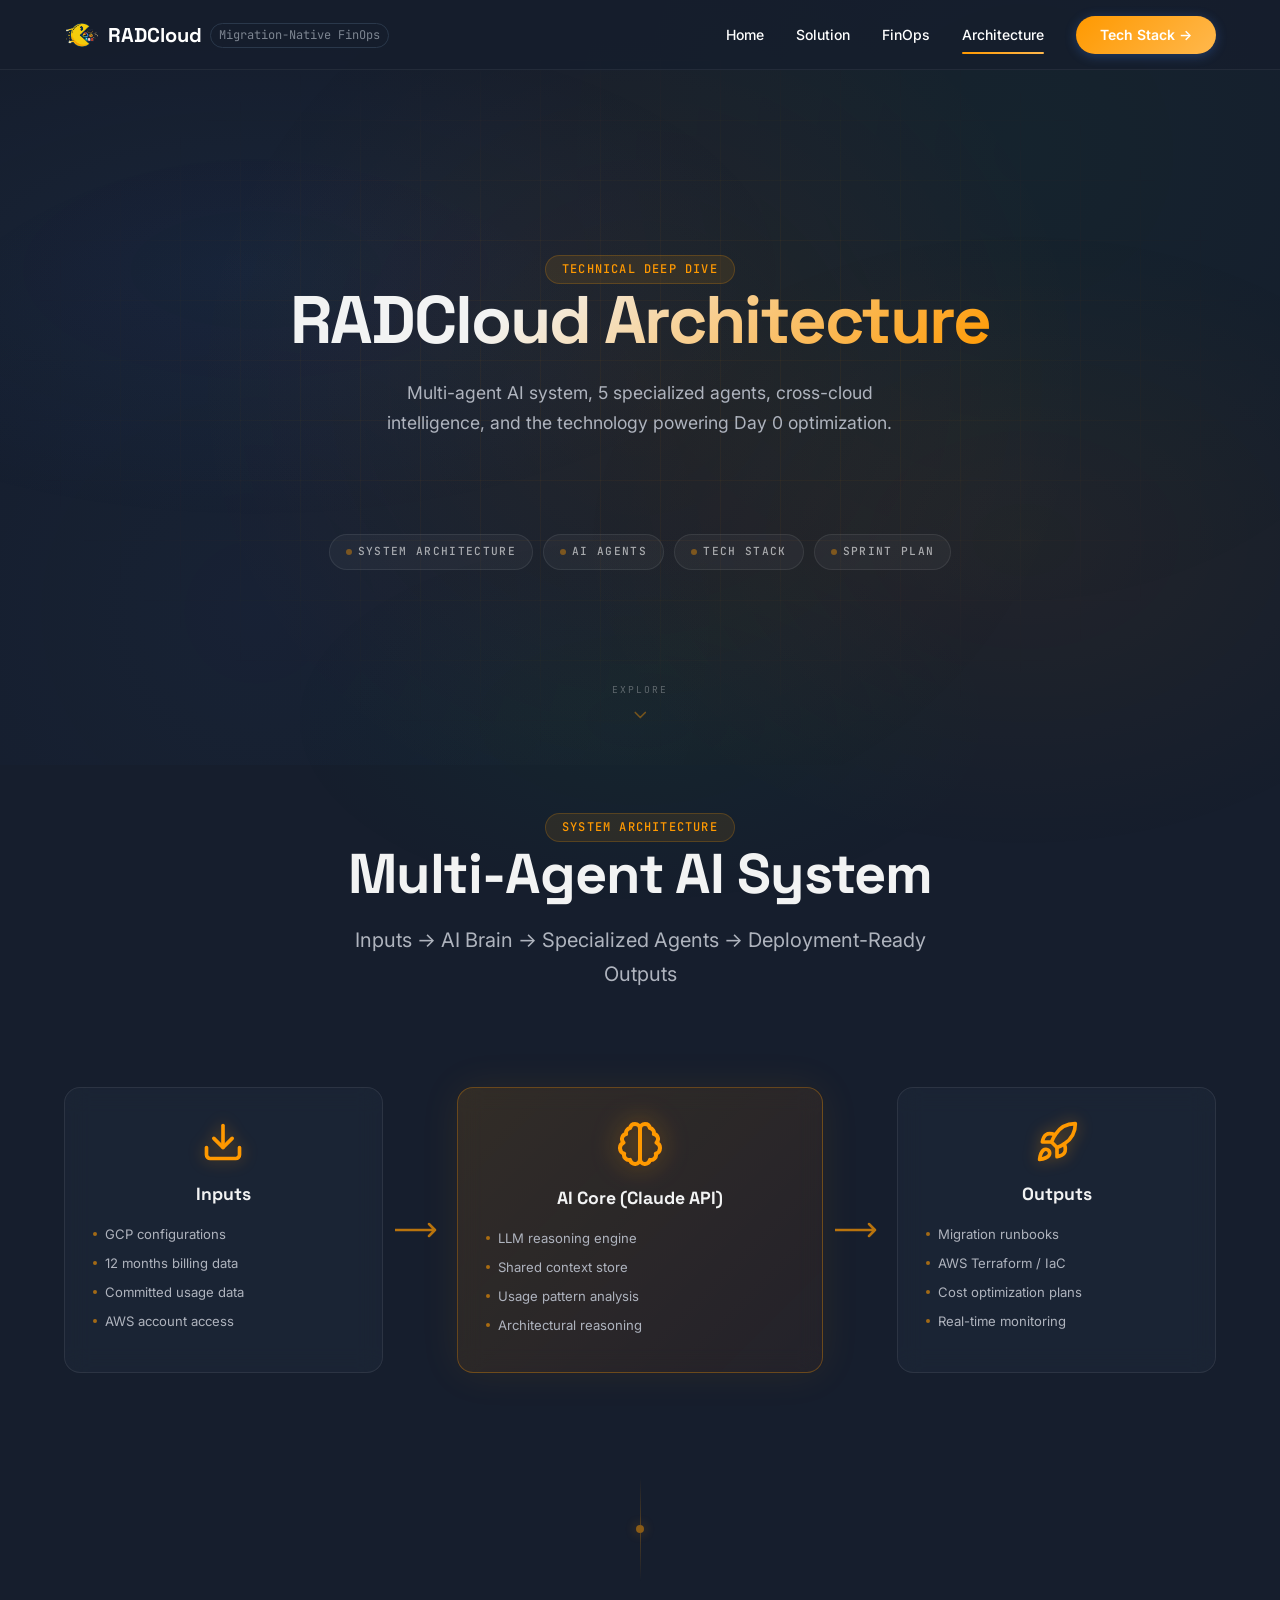
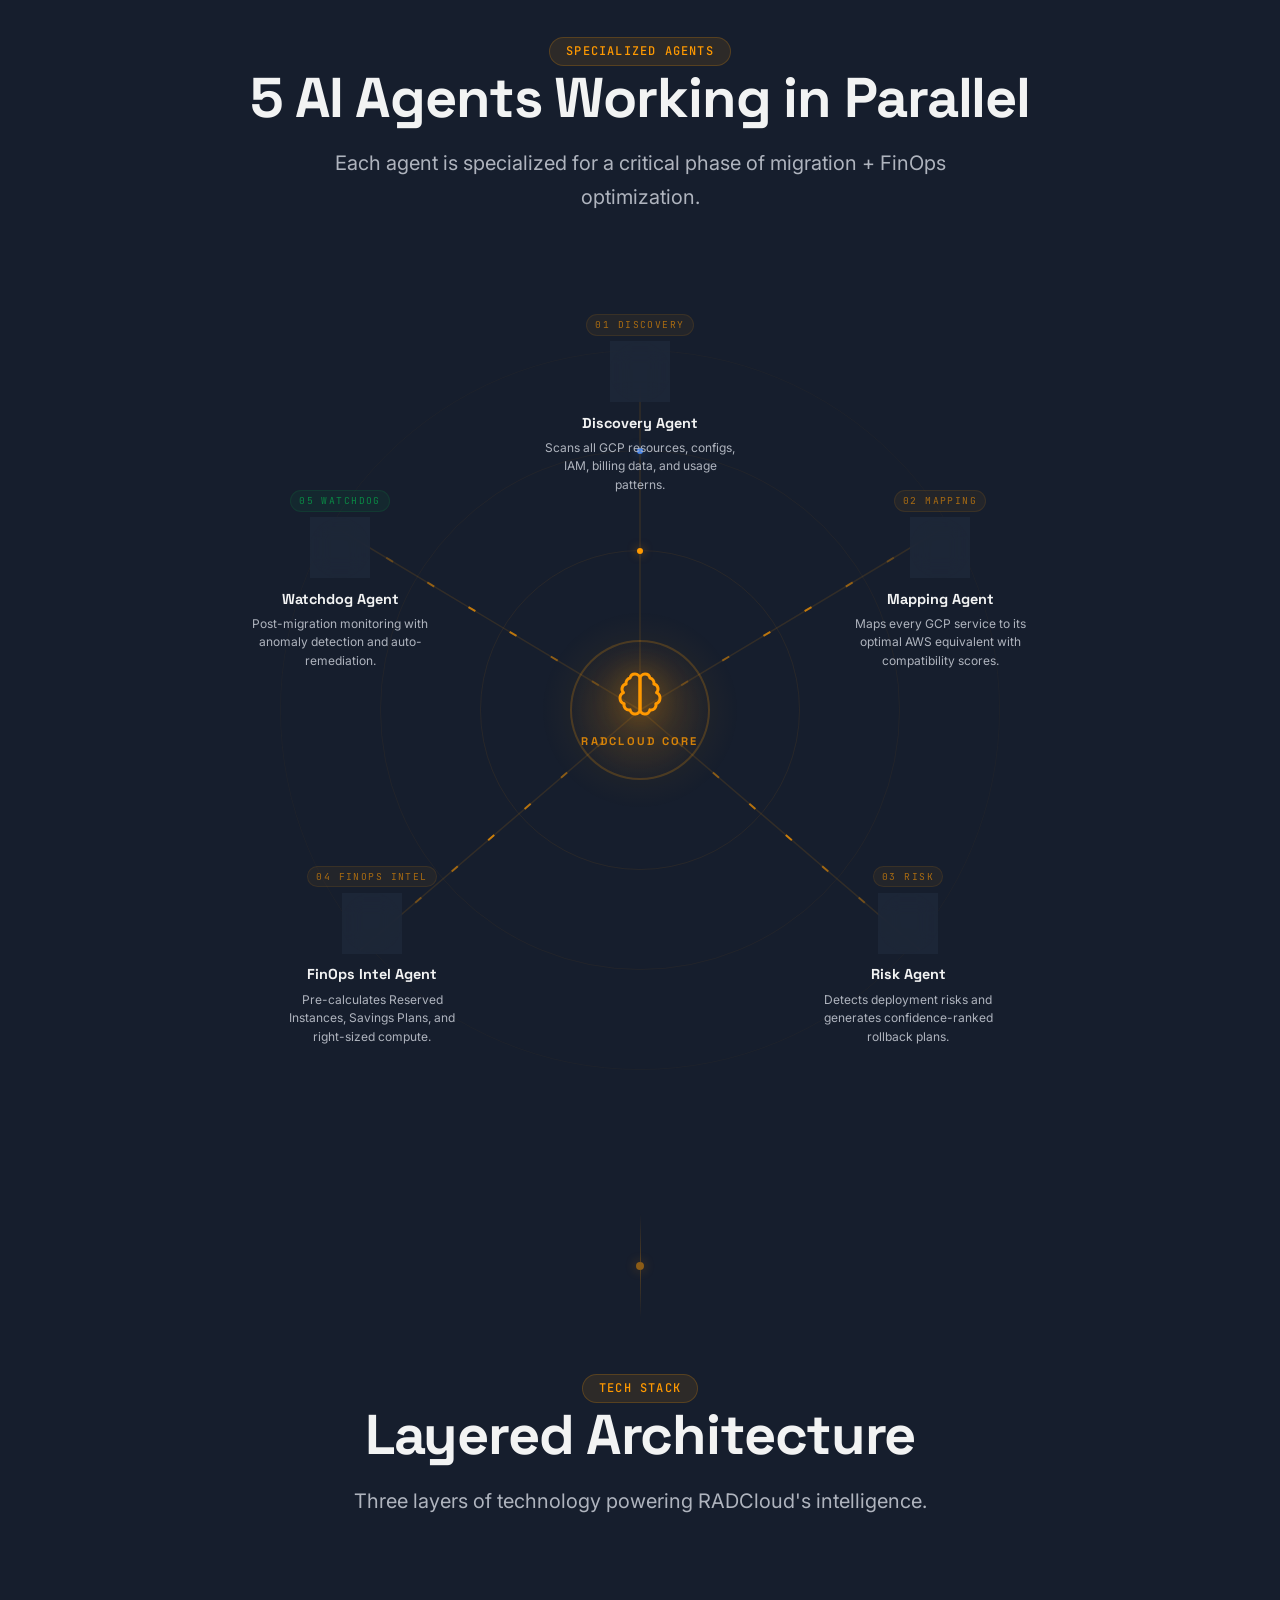
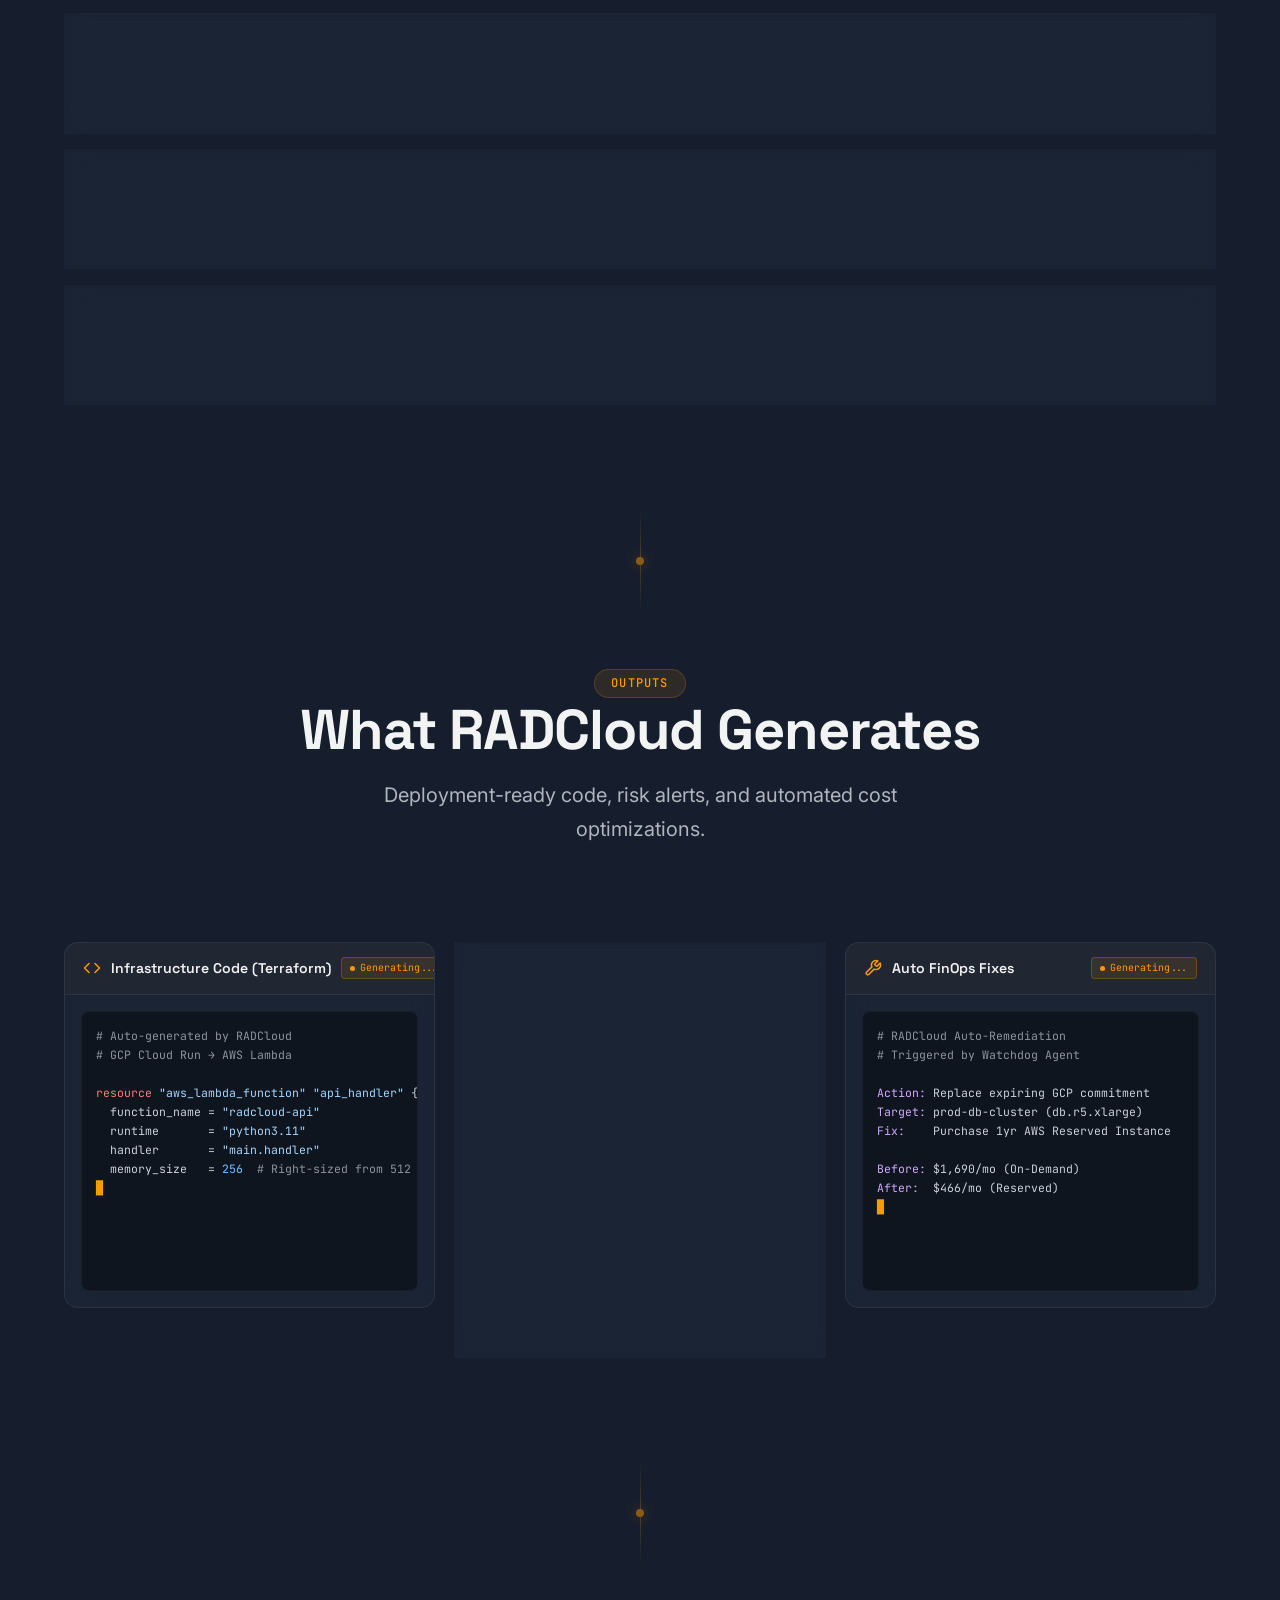
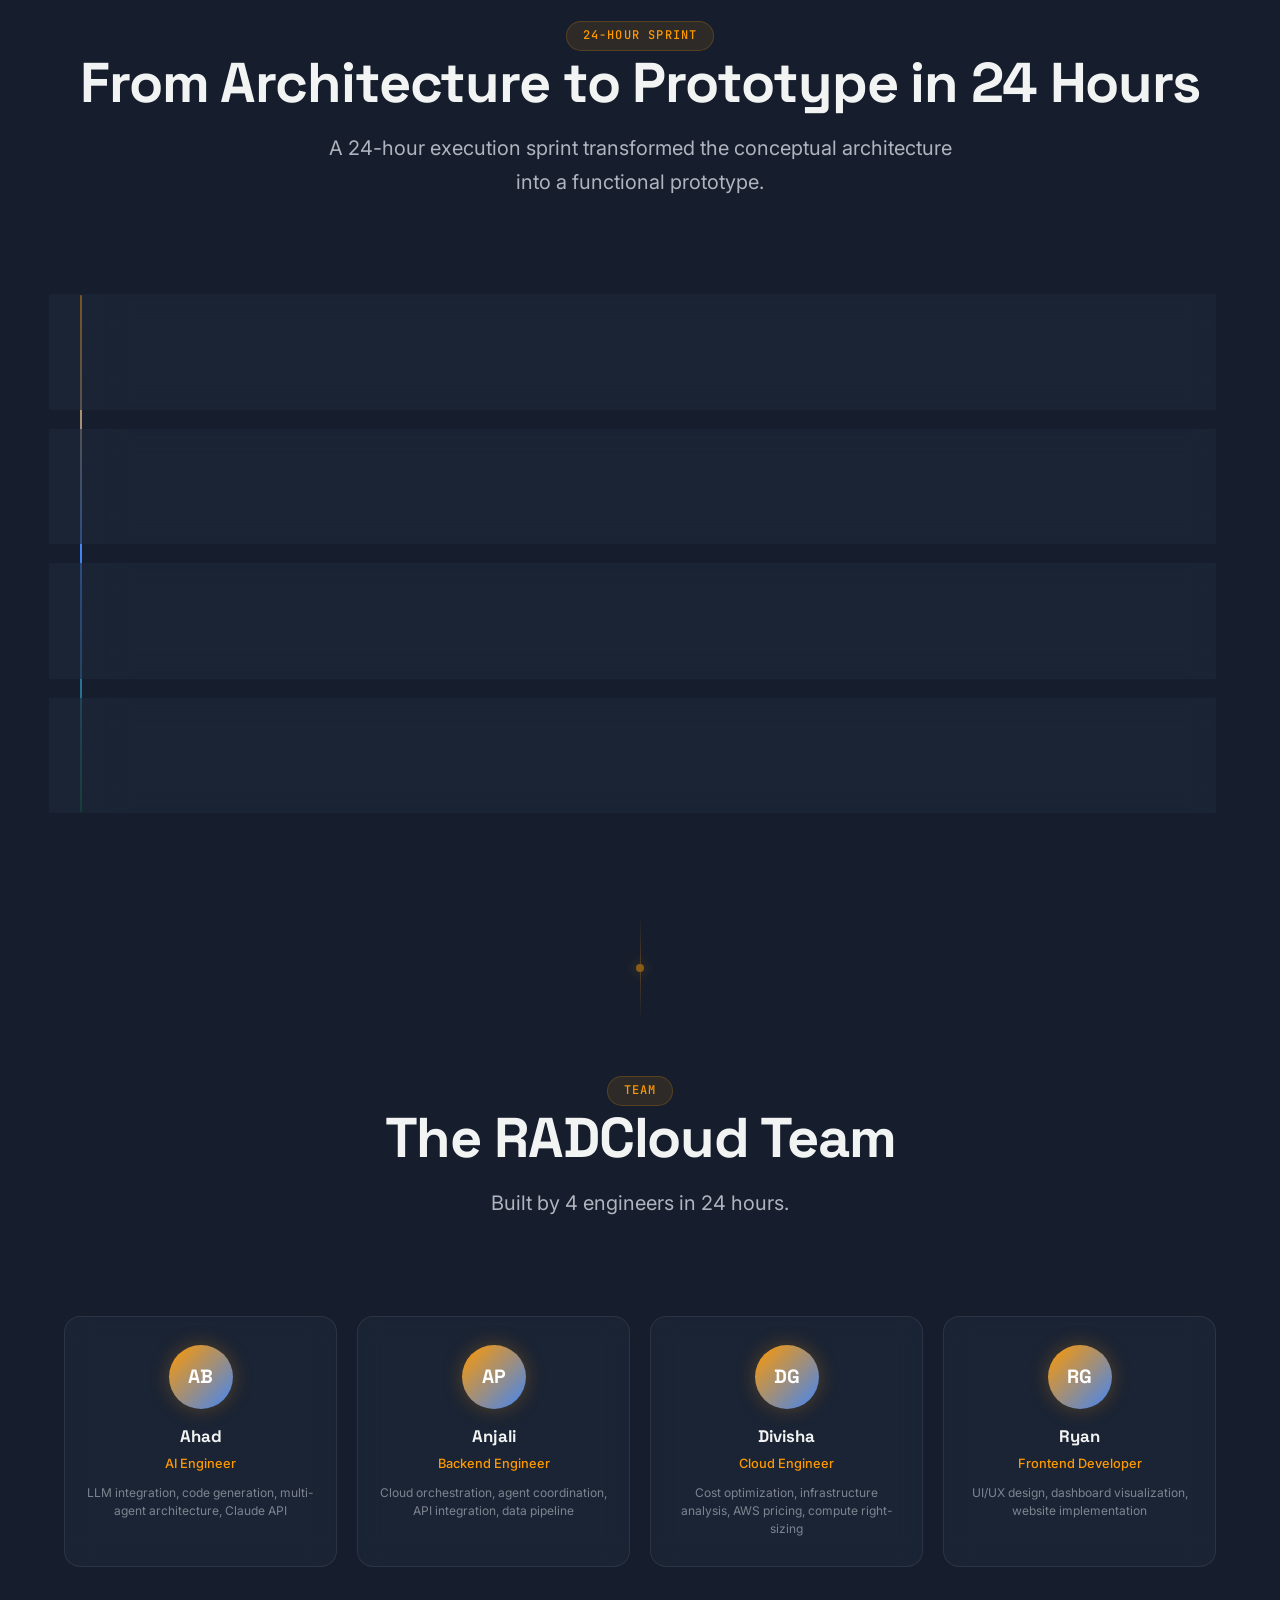
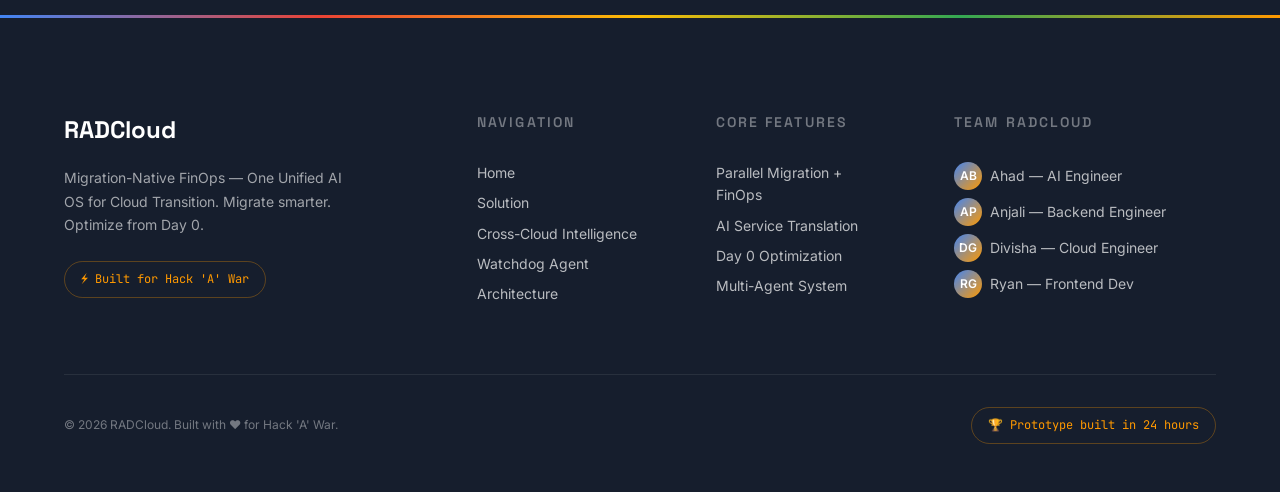
==== commit 52625649: "replaced all instances of img/image.png with assets/logo.png" ====
--- a/details.html
+++ b/details.html
@@ -11,7 +11,7 @@
   <link rel="preconnect" href="https://fonts.gstatic.com" crossorigin>
   <link href="https://fonts.googleapis.com/css2?family=Inter:wght@300;400;500;600;700&family=Space+Grotesk:wght@400;500;600;700&family=JetBrains+Mono:wght@400;500&display=swap" rel="stylesheet">
 
-  <link rel="icon" type="image/jpeg" href="img/image.png">
+  <link rel="icon" type="image/png" href="assets/logo.png">
   <link rel="stylesheet" href="css/style.css">
   <style>
     /* ===== Details Page — Premium Styles ===== */
@@ -1007,7 +1007,7 @@
       50% { opacity: 0.4; transform: scale(0.7); }
     }
   </style>
-  <link rel="icon" type="image/jpeg" href="img/image.png">
+  <link rel="icon" type="image/png" href="assets/logo.png">
 </head>
 <body class="phase-aws" style="--bg-primary: rgb(22, 30, 45); --bg-secondary: rgb(30, 40, 58); --bg-tertiary: rgb(42, 56, 75); --text-primary: rgb(242, 243, 243); --text-secondary: rgb(175, 180, 190); --text-muted: rgb(125, 133, 145); --accent-primary: rgb(255, 153, 0); --accent-secondary: rgb(255, 184, 77); --accent-glow: rgba(255, 153, 0, 0.3); --grad-1: rgba(255, 153, 0, 0.07); --grad-2: rgba(100, 130, 180, 0.04);">
 
@@ -1023,7 +1023,7 @@
     </div>
     <div class="loader__logo-wrap">
       <div class="loader__glow"></div>
-      <img src="img/image.png" alt="RADCloud" class="loader__logo-img">
+      <img src="assets/logo.png" alt="RADCloud" class="loader__logo-img">
       <div class="loader__ring loader__ring--1"></div>
       <div class="loader__ring loader__ring--2"></div>
       <div class="loader__ring loader__ring--3"></div>
@@ -1036,7 +1036,7 @@
   <nav class="nav nav--scrolled nav--dark" id="main-nav">
     <div class="nav__inner">
       <a href="index.html" class="nav__logo" id="nav-logo">
-        <img src="img/image.png" alt="RADCloud" style="width:36px;height:36px;border-radius:6px;object-fit:cover;">
+        <img src="assets/logo.png" alt="RADCloud" style="width:36px;height:36px;border-radius:6px;object-fit:cover;">
         <span class="nav__logo-text">RADCloud</span>
         <span class="nav__logo-badge">Migration-Native FinOps</span>
       </a>
